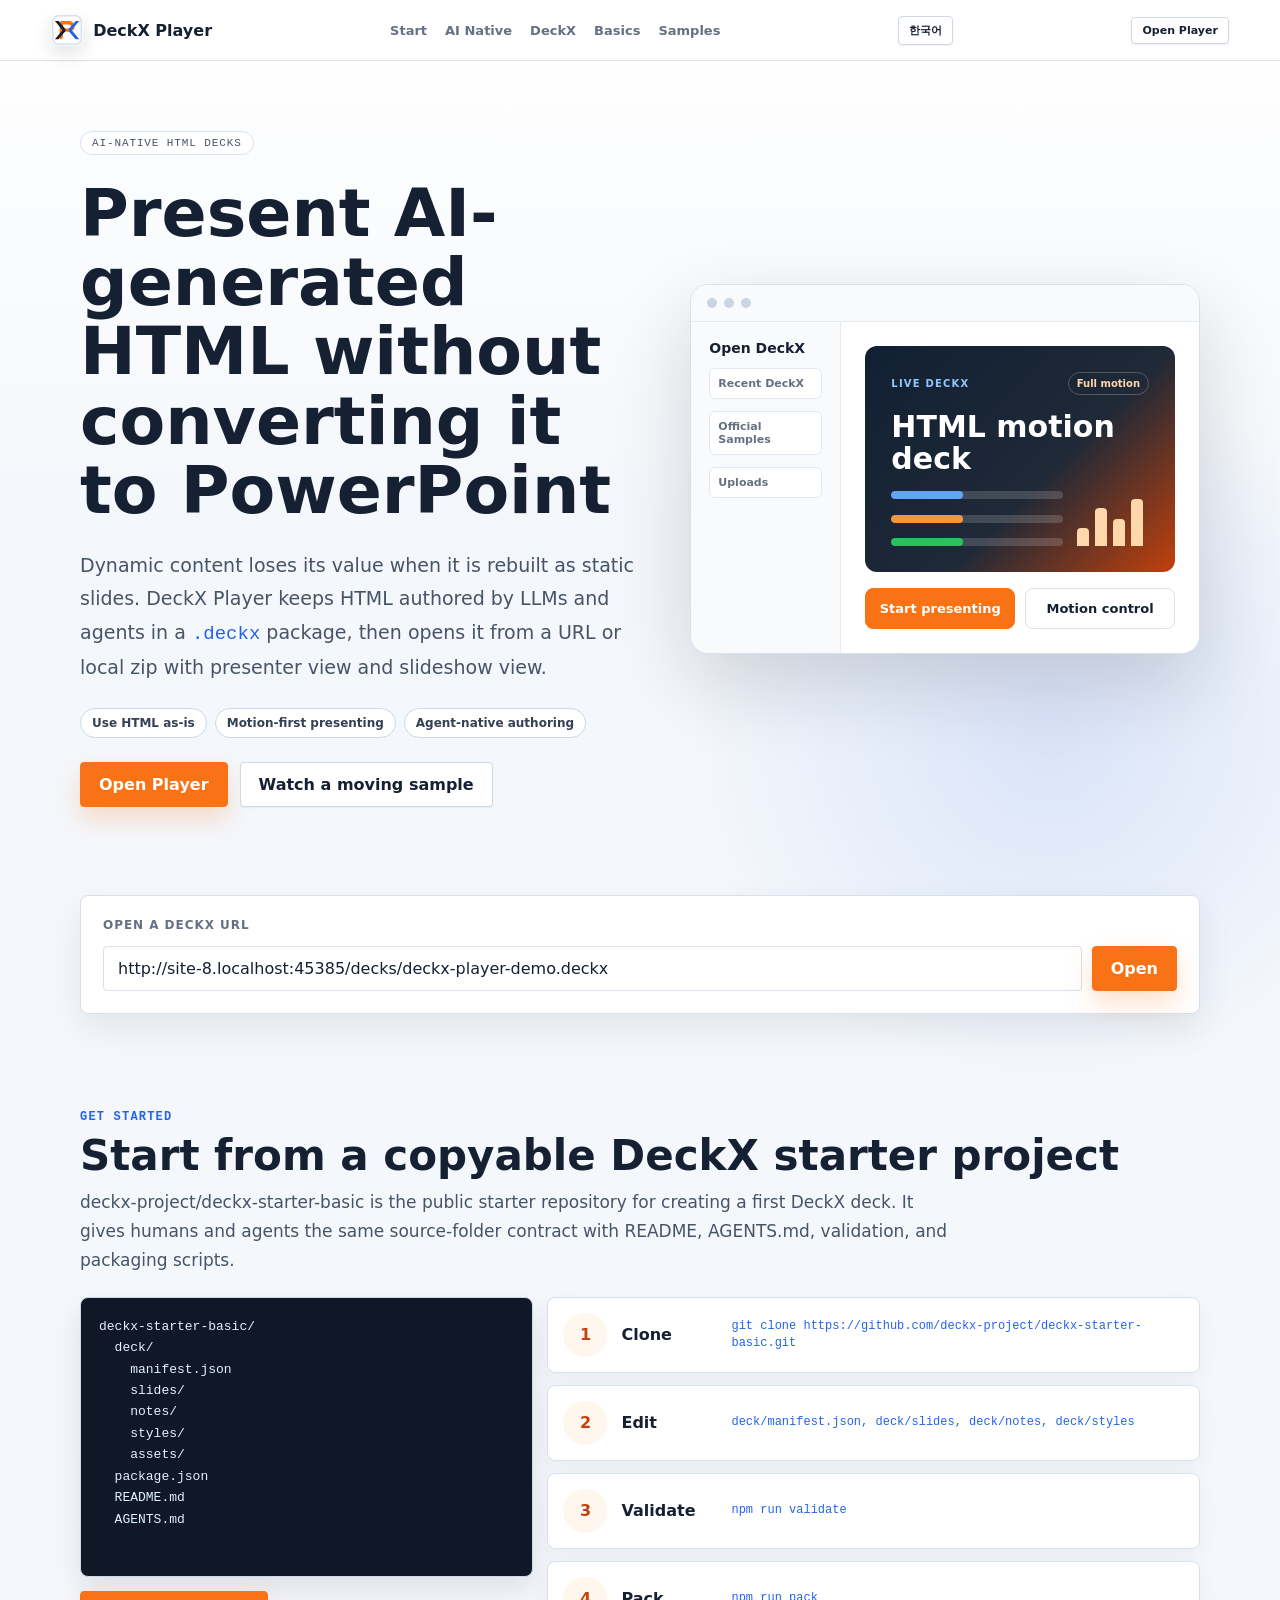
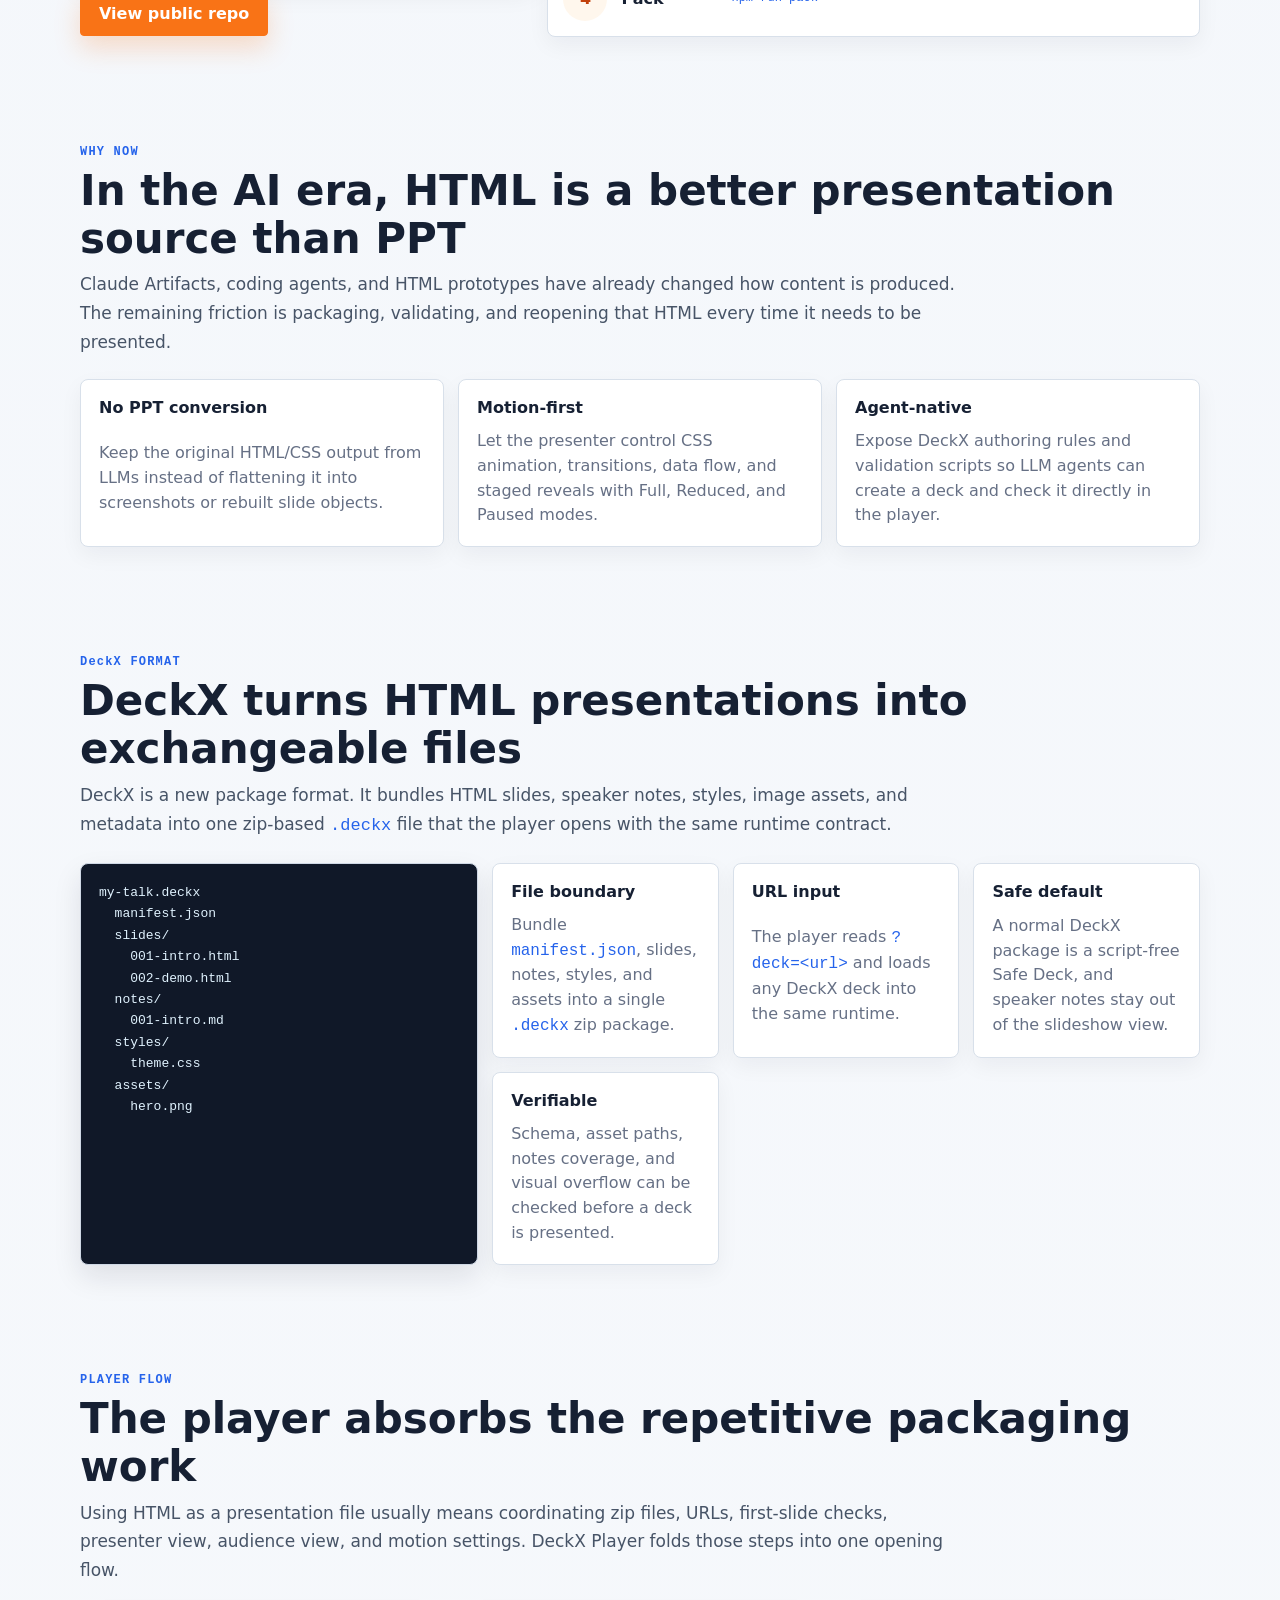
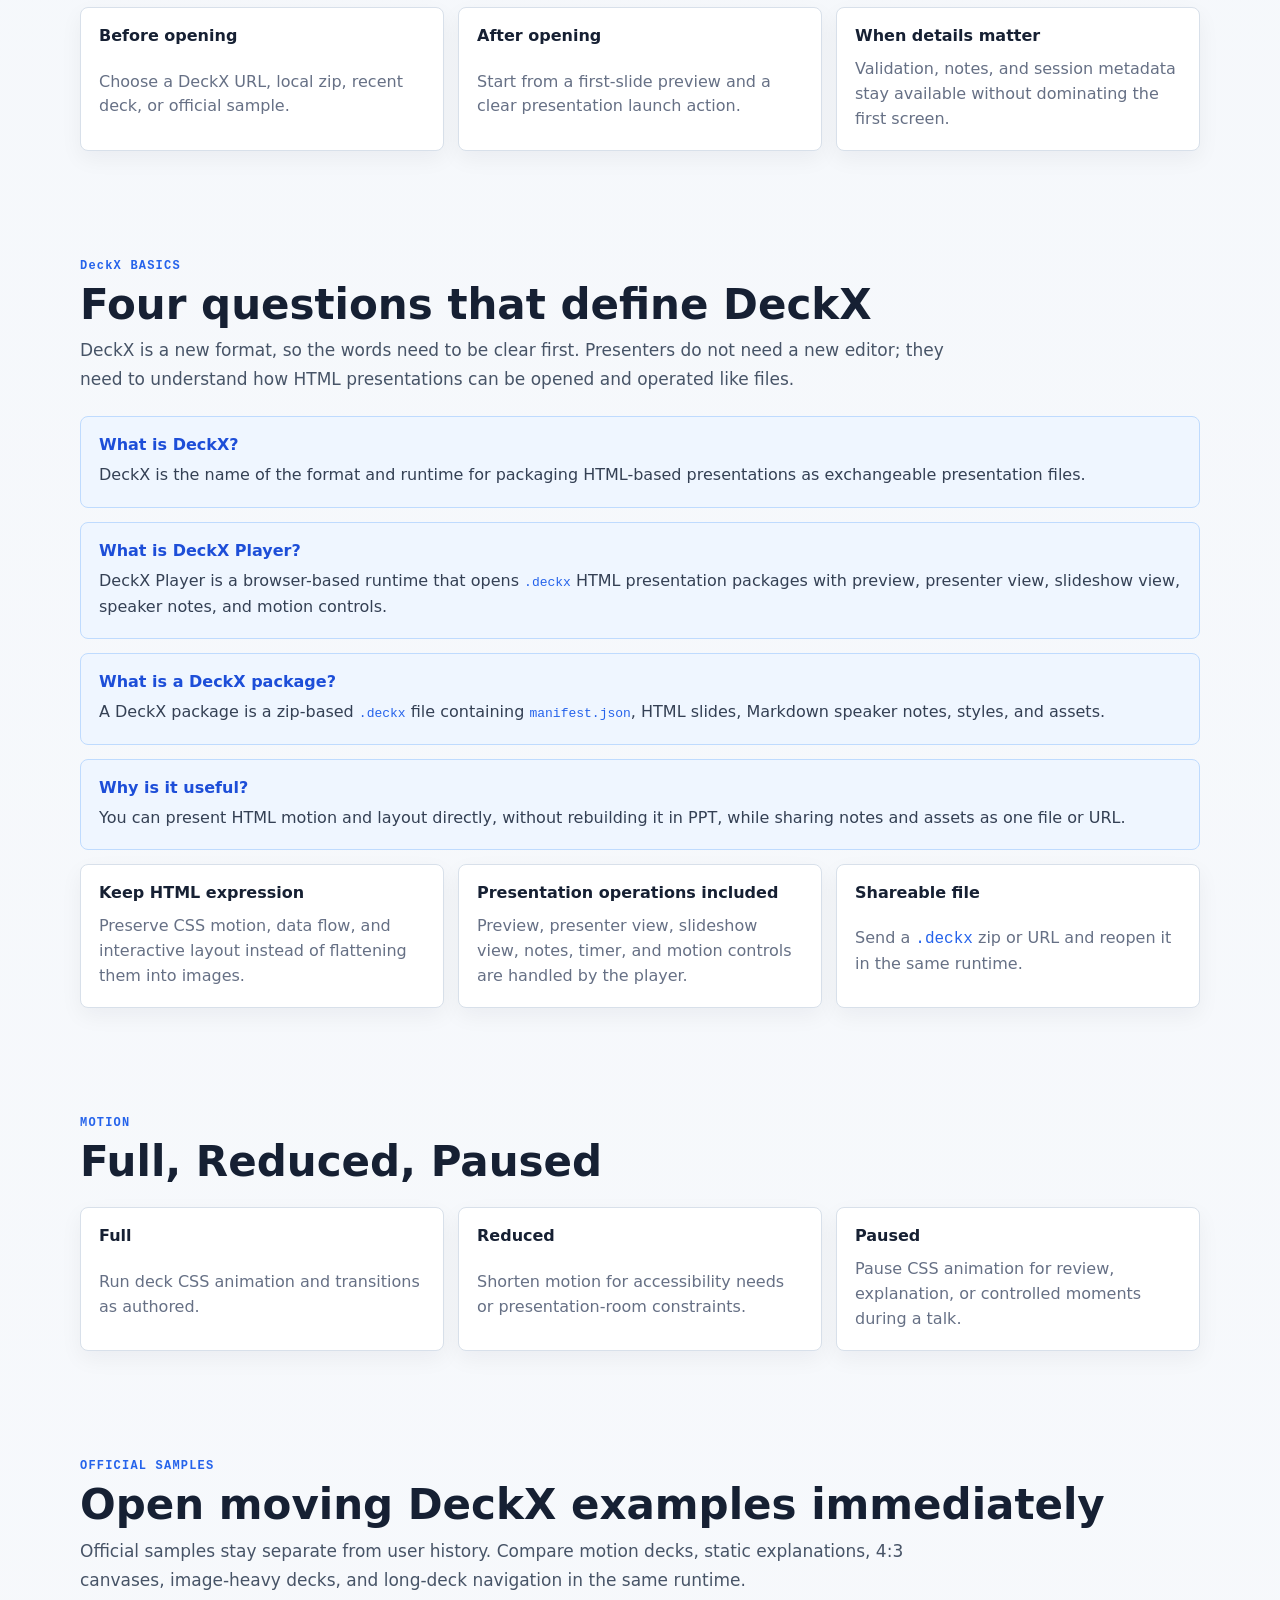
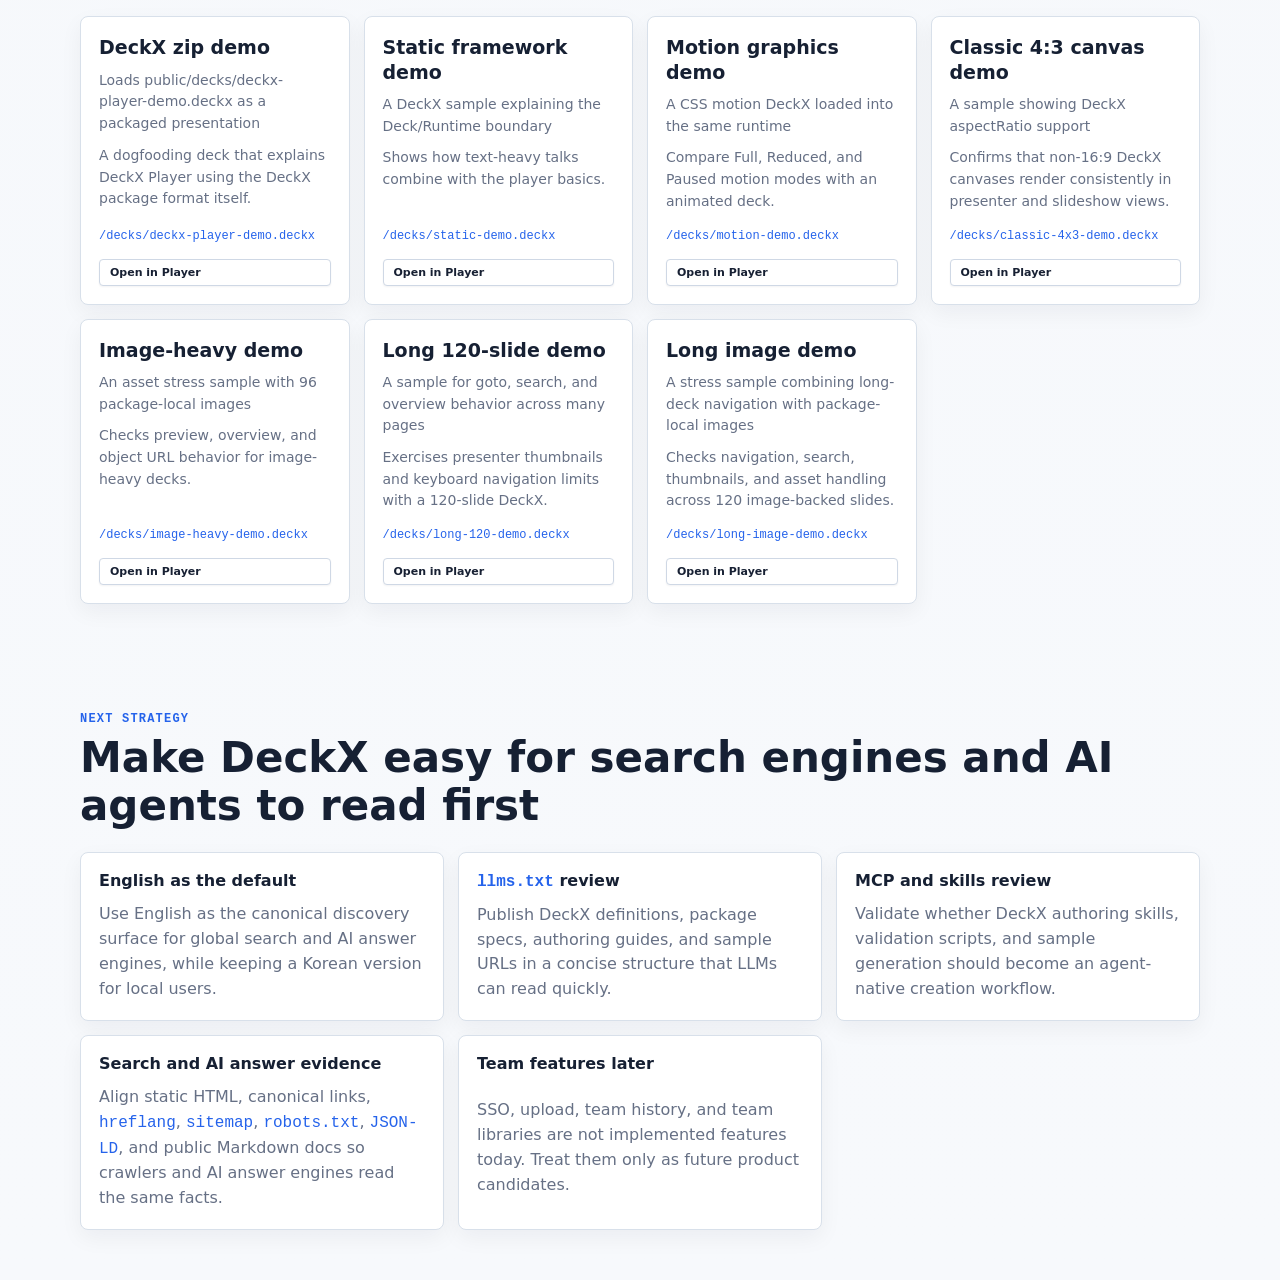
==== ko/index.html @ e1d2f996 "Deploy English-first landing and Korean locale" ====
<!doctype html>
<html lang="ko">
  <head>
    <meta charset="UTF-8" />
    <meta name="viewport" content="width=device-width, initial-scale=1.0" />
    <meta name="robots" content="index,follow,max-image-preview:large" />
    <meta name="googlebot" content="index,follow,max-image-preview:large" />
    <meta
      name="description"
      content="DeckX Player는 AI와 LLM agent가 만든 HTML 발표를 PPT로 변환하지 않고 .deckx 패키지로 열어 미리보기, 발표자뷰, 슬라이드쇼, 발표자 노트, 모션 제어를 제공하는 웹 기반 발표 런타임입니다."
    />
    <meta
      name="keywords"
      content="DeckX, DeckX Player, AI presentation, HTML presentation, .deckx, PPT alternative, LLM agent, presenter view, slideshow runtime, Generative Engine Optimization"
    />
    <meta name="application-name" content="DeckX Player" />
    <meta name="author" content="DeckX Project" />
    <meta name="creator" content="DeckX Project" />
    <meta name="publisher" content="DeckX Project" />
    <link rel="canonical" href="https://deckx-project.github.io/ko/" />
    <link rel="alternate" hreflang="en" href="https://deckx-project.github.io/" />
    <link rel="alternate" hreflang="ko" href="https://deckx-project.github.io/ko/" />
    <link rel="alternate" hreflang="x-default" href="https://deckx-project.github.io/" />
    <link rel="alternate" type="text/plain" href="https://deckx-project.github.io/llms.txt" title="DeckX llms.txt" />
    <link rel="alternate" type="text/plain" href="https://deckx-project.github.io/llms-full.txt" title="DeckX full LLM context" />
    <link rel="alternate" type="text/plain" href="https://deckx-project.github.io/ko/llms.txt" title="DeckX Korean llms.txt" />
    <meta property="og:title" content="DeckX Player - AI-native HTML presentation runtime" />
    <meta
      property="og:description"
      content="AI가 만든 HTML 발표를 PPT로 변환하지 않고 .deckx 패키지로 열어 발표자뷰, 슬라이드쇼, 모션 제어로 바로 발표하세요."
    />
    <meta property="og:type" content="website" />
    <meta property="og:url" content="https://deckx-project.github.io/ko/" />
    <meta property="og:site_name" content="DeckX Player" />
    <meta property="og:locale" content="ko_KR" />
    <meta property="og:locale:alternate" content="en_US" />
    <meta property="og:image" content="https://deckx-project.github.io/brand/deckx-icon.png" />
    <meta property="og:image:width" content="1024" />
    <meta property="og:image:height" content="1024" />
    <meta property="og:image:alt" content="DeckX Player logo" />
    <meta name="twitter:card" content="summary" />
    <meta name="twitter:title" content="DeckX Player - AI-native HTML presentation runtime" />
    <meta
      name="twitter:description"
      content="AI가 만든 HTML 발표를 .deckx 패키지로 열어 미리보기, 발표자뷰, 슬라이드쇼, 모션 제어로 바로 발표하세요."
    />
    <meta name="twitter:image" content="https://deckx-project.github.io/brand/deckx-icon.png" />
    <meta name="theme-color" content="#f97316" />
    <link rel="icon" type="image/svg+xml" href="/brand/deckx-icon.svg" />
    <link rel="manifest" href="/site.webmanifest" />
    <title>DeckX Player | AI-native HTML Presentation Runtime</title>
    <script type="text/javascript">
      (function(c,l,a,r,i,t,y){
        c[a]=c[a]||function(){(c[a].q=c[a].q||[]).push(arguments)};
        t=l.createElement(r);t.async=1;t.src="https://www.clarity.ms/tag/"+i;
        y=l.getElementsByTagName(r)[0];y.parentNode.insertBefore(t,y);
      })(window, document, "clarity", "script", "wwp7u25012");
    </script>
    <script type="application/ld+json">
      {
        "@context": "https://schema.org",
        "@graph": [
          {
            "@type": "Organization",
            "@id": "https://deckx-project.github.io/#organization",
            "name": "DeckX Project",
            "url": "https://deckx-project.github.io/",
            "logo": {
              "@type": "ImageObject",
              "url": "https://deckx-project.github.io/brand/deckx-icon.png",
              "width": 1024,
              "height": 1024
            }
          },
          {
            "@type": "WebPage",
            "@id": "https://deckx-project.github.io/ko/#webpage",
            "url": "https://deckx-project.github.io/ko/",
            "name": "DeckX Player | AI-native HTML Presentation Runtime",
            "inLanguage": "ko-KR",
            "description": "DeckX Player는 AI와 LLM agent가 만든 HTML 발표를 .deckx 패키지로 열고 발표자뷰, 슬라이드쇼, 모션 제어를 제공하는 웹 기반 발표 런타임입니다."
          },
          {
            "@type": "SoftwareApplication",
            "@id": "https://deckx-project.github.io/#software",
            "name": "DeckX Player",
            "alternateName": "DeckX",
            "url": "https://deckx-project.github.io/",
            "applicationCategory": "PresentationApplication",
            "applicationSubCategory": "HTML presentation runtime",
            "operatingSystem": "Web",
            "description": "DeckX Player opens .deckx HTML presentation packages and provides preview, presenter view, slideshow view, speaker notes, and motion controls without converting HTML to PPT.",
            "softwareVersion": "0.1.0",
            "creator": {
              "@id": "https://deckx-project.github.io/#organization"
            },
            "offers": {
              "@type": "Offer",
              "price": "0",
              "priceCurrency": "USD"
            }
          },
          {
            "@type": "FAQPage",
            "@id": "https://deckx-project.github.io/ko/#faq",
            "mainEntity": [
              {
                "@type": "Question",
                "name": "DeckX란?",
                "acceptedAnswer": {
                  "@type": "Answer",
                  "text": "DeckX는 HTML 기반 발표를 교환 가능한 패키지로 만들고, 같은 플레이어에서 재생하기 위한 포맷과 런타임의 이름입니다."
                }
              },
              {
                "@type": "Question",
                "name": "DeckX Player란?",
                "acceptedAnswer": {
                  "@type": "Answer",
                  "text": "DeckX Player는 .deckx HTML presentation package를 열어 미리보기, 발표자뷰, 슬라이드쇼, 발표자 노트, 모션 제어를 제공하는 웹 기반 발표 런타임입니다."
                }
              },
              {
                "@type": "Question",
                "name": "DeckX package란?",
                "acceptedAnswer": {
                  "@type": "Answer",
                  "text": "DeckX package는 manifest.json, HTML slides, Markdown speaker notes, styles, assets를 하나로 묶은 zip 기반 .deckx 발표 파일입니다."
                }
              },
              {
                "@type": "Question",
                "name": "DeckX Player가 좋은 이유는?",
                "acceptedAnswer": {
                  "@type": "Answer",
                  "text": "PPT로 다시 옮기지 않아도 HTML의 모션과 레이아웃을 그대로 발표할 수 있고, 발표자 노트와 자산까지 하나의 파일 또는 URL로 공유할 수 있습니다."
                }
              }
            ]
          }
        ]
      }
    </script>
    <script type="module" crossorigin src="/assets/main-1ncX9J-Z.js"></script>
    <link rel="stylesheet" crossorigin href="/assets/main-CQSJ6mu4.css">
  </head>
  <body data-page="project">
    <div id="app">
      <main class="project-landing" lang="ko">
        <header class="project-nav">
          <a class="project-mark" href="/ko/">
            <img class="brand-icon" src="/brand/deckx-icon.svg" alt="" aria-hidden="true" />
            <span>DeckX Player</span>
          </a>
          <nav class="project-nav-links" aria-label="랜딩 섹션">
            <a href="#start">시작하기</a>
            <a href="#ai-native">AI Native</a>
            <a href="#deckx">DeckX</a>
            <a href="#concepts">개념</a>
            <a href="#samples">샘플</a>
          </nav>
          <a class="btn compact" href="/">English</a>
          <a class="btn compact" href="/player">플레이어 열기</a>
        </header>

        <section class="project-hero">
          <div class="project-hero-copy">
            <span class="badge mono">AI-NATIVE HTML DECKS</span>
            <h1>AI가 만든 HTML을 PPT로 바꾸지 않고 그대로 발표하세요</h1>
            <p>
              동적인 콘텐츠는 PPT로 다시 옮기는 순간 표현력이 줄어듭니다. DeckX Player는
              LLM과 agent가 만든 HTML 발표를 <code>.deckx</code> 패키지로 고정하고,
              URL이나 로컬 zip에서 열어 발표자뷰와 슬라이드쇼로 바로 실행합니다.
            </p>
            <div class="project-hero-points" aria-label="DeckX positioning">
              <span>HTML 그대로 사용</span>
              <span>모션 중심 발표</span>
              <span>Agent-native authoring</span>
            </div>
            <div class="project-actions">
              <a class="btn primary" href="/player">플레이어 열기</a>
              <a class="btn" href="/player?deck=/decks/deckx-player-demo.deckx#landing">움직이는 샘플 보기</a>
            </div>
          </div>
          <div class="project-product-preview" aria-label="DeckX Player preview">
            <div class="preview-chrome"><span></span><span></span><span></span></div>
            <div class="preview-layout">
              <aside>
                <strong>DeckX 열기</strong>
                <span>Recent DeckX</span>
                <span>Official Samples</span>
                <span>Uploads</span>
              </aside>
              <section>
                <div class="preview-slide">
                  <div class="preview-status-row"><small>LIVE DECKX</small><em>Full motion</em></div>
                  <strong>HTML motion deck</strong>
                  <div class="preview-motion-scene" aria-hidden="true">
                    <div class="preview-flow-line"></div>
                    <div class="preview-flow-line"></div>
                    <div class="preview-flow-line"></div>
                    <div class="preview-metric-bars"><span></span><span></span><span></span><span></span></div>
                  </div>
                </div>
                <div class="preview-actions"><span>발표 시작</span><span>모션 제어</span></div>
              </section>
            </div>
          </div>
        </section>

        <section class="project-section project-open-section">
          <form class="project-open" data-project-deckx-form>
            <label for="project-deckx-url">DeckX URL 빠르게 열기</label>
            <div class="project-open-row">
              <input
                id="project-deckx-url"
                data-project-deckx-input
                type="text"
                inputmode="url"
                autocomplete="url"
                value="https://deckx-project.github.io/decks/deckx-player-demo.deckx"
                aria-label="DeckX URL"
              />
              <button class="btn primary" type="submit">열기</button>
            </div>
          </form>
        </section>

        <section class="project-section project-start-section" id="start">
          <div class="section-heading">
            <p class="mono">GET STARTED</p>
            <h2>복사해서 바로 시작하는 DeckX 스타터 프로젝트</h2>
            <span class="section-lead">
              <code>deckx-project/deckx-starter-basic</code>은 첫 DeckX를 만들기 위한 public starter repo입니다.
              README, AGENTS.md, 검증/패키징 스크립트를 함께 제공해 사람과 agent가 같은 source-folder 계약으로 수정할 수 있습니다.
            </span>
          </div>
          <div class="project-start-layout">
            <div class="project-start-copy">
              <pre class="deckx-tree" aria-label="DeckX starter project structure"><code>deckx-starter-basic/
  deck/
    manifest.json
    slides/
    notes/
    styles/
    assets/
  package.json
  README.md
  AGENTS.md</code></pre>
              <div class="project-actions">
                <a class="btn primary" href="https://github.com/deckx-project/deckx-starter-basic">Public repo 보기</a>
              </div>
            </div>
            <ol class="project-start-steps">
              <li><span>1</span><strong>Clone</strong><code>git clone https://github.com/deckx-project/deckx-starter-basic.git</code></li>
              <li><span>2</span><strong>Edit</strong><code>deck/manifest.json, deck/slides, deck/notes, deck/styles</code></li>
              <li><span>3</span><strong>Validate</strong><code>npm run validate</code></li>
              <li><span>4</span><strong>Pack</strong><code>npm run pack</code></li>
            </ol>
          </div>
        </section>

        <section class="project-section" id="ai-native">
          <div class="section-heading">
            <p class="mono">WHY NOW</p>
            <h2>AI 시대에는 PPT보다 HTML이 자연스럽습니다</h2>
            <span class="section-lead">
              Claude Artifacts, coding agent, HTML prototype 흐름이 이미 콘텐츠 제작 방식을 바꾸고 있습니다.
              문제는 만든 HTML을 매번 발표용으로 묶고, 검증하고, 다시 여는 일이 귀찮다는 점입니다.
            </span>
          </div>
          <div class="info-grid">
            <article><strong>PPT 변환 없이</strong><span>LLM이 만든 HTML/CSS 결과물을 이미지나 슬라이드 캡처로 죽이지 않고 원본 표현 그대로 발표합니다.</span></article>
            <article><strong>모션 중심</strong><span>CSS animation, transition, 데이터 흐름, 단계적 reveal을 발표자가 Full, Reduced, Paused로 제어합니다.</span></article>
            <article><strong>Agent-native</strong><span>DeckX 작성 규칙과 검증 스크립트를 skill로 제공해 LLM agent가 덱을 만들고 바로 플레이어에서 확인하게 합니다.</span></article>
          </div>
        </section>

        <section class="project-section" id="deckx">
          <div class="section-heading">
            <p class="mono">DeckX FORMAT</p>
            <h2>DeckX는 HTML 발표를 교환 가능한 파일로 만드는 포맷입니다</h2>
            <span class="section-lead">
              DeckX는 새 파일 포맷입니다. HTML 슬라이드, 발표자 노트, 스타일, 이미지 자산,
              메타데이터를 하나의 <code>.deckx</code> zip으로 묶고 플레이어가 동일한 런타임 계약으로 엽니다.
            </span>
          </div>
          <div class="project-format-grid">
            <pre class="deckx-tree" aria-label="DeckX package structure"><code>my-talk.deckx
  manifest.json
  slides/
    001-intro.html
    002-demo.html
  notes/
    001-intro.md
  styles/
    theme.css
  assets/
    hero.png</code></pre>
            <div class="info-grid format-cards">
              <article><strong>파일 경계</strong><span><code>manifest.json</code>, slides, notes, styles, assets를 하나의 <code>.deckx</code> zip으로 묶습니다.</span></article>
              <article><strong>URL 입력</strong><span>플레이어는 <code>?deck=&lt;url&gt;</code>을 읽고 같은 런타임에 어떤 DeckX 덱이든 로드합니다.</span></article>
              <article><strong>안전한 기본값</strong><span>일반 DeckX는 script 없는 Safe Deck이며 발표자 노트는 슬라이드쇼에서 제외됩니다.</span></article>
              <article><strong>검증 가능</strong><span>schema, asset path, notes coverage, overflow를 검사해 발표 파일을 재현 가능한 단위로 다룹니다.</span></article>
            </div>
          </div>
        </section>

        <section class="project-section">
          <div class="section-heading">
            <p class="mono">PLAYER FLOW</p>
            <h2>패키징 반복을 플레이어가 흡수합니다</h2>
            <span class="section-lead">
              HTML을 발표 파일처럼 쓰려면 zip, URL, 첫 화면 확인, 발표자뷰, 관객 화면, 모션 옵션을 매번 맞춰야 합니다.
              DeckX Player는 이 반복 작업을 하나의 열기 흐름으로 묶습니다.
            </span>
          </div>
          <div class="info-grid modes">
            <article><strong>열기 전</strong><span>DeckX URL, 로컬 zip, 최근 DeckX, 공식 샘플 중 하나를 선택합니다.</span></article>
            <article><strong>열었을 때</strong><span>첫 슬라이드 미리보기와 발표 시작 버튼을 중심으로 표시합니다.</span></article>
            <article><strong>상세 정보</strong><span>validation, notes, session 같은 DeckX 메타는 필요할 때만 펼쳐봅니다.</span></article>
          </div>
        </section>

        <section class="project-section" id="concepts">
          <div class="section-heading">
            <p class="mono">DeckX BASICS</p>
            <h2>DeckX를 이해하는 네 가지 질문</h2>
            <span class="section-lead">
              DeckX는 처음 보는 포맷이므로 먼저 용어가 분명해야 합니다. 발표자는 새 편집기를 배우는 것이 아니라,
              HTML 발표를 파일처럼 열고 운영하는 방식을 이해하면 됩니다.
            </span>
          </div>
          <div class="project-answer-block"><strong>DeckX란?</strong><span>DeckX는 HTML 기반 발표를 교환 가능한 패키지로 만들고, 같은 플레이어에서 재생하기 위한 포맷과 런타임의 이름입니다.</span></div>
          <div class="project-answer-block"><strong>DeckX Player란?</strong><span>DeckX Player는 <code>.deckx</code> HTML presentation package를 열어 미리보기, 발표자뷰, 슬라이드쇼, 발표자 노트, 모션 제어를 제공하는 웹 기반 발표 런타임입니다.</span></div>
          <div class="project-answer-block"><strong>DeckX package란?</strong><span>DeckX package는 <code>manifest.json</code>, HTML slides, Markdown speaker notes, styles, assets를 하나로 묶은 zip 기반 <code>.deckx</code> 발표 파일입니다.</span></div>
          <div class="project-answer-block"><strong>뭐가 좋은가요?</strong><span>PPT로 다시 옮기지 않아도 HTML의 모션과 레이아웃을 그대로 발표할 수 있고, 발표자 노트와 자산까지 하나의 파일 또는 URL로 공유할 수 있습니다.</span></div>
          <div class="info-grid modes">
            <article><strong>HTML 표현력 유지</strong><span>CSS motion, 데이터 흐름, 인터랙티브한 레이아웃을 이미지 캡처로 죽이지 않고 발표합니다.</span></article>
            <article><strong>발표 운영 내장</strong><span>미리보기, 발표자뷰, 슬라이드쇼, 노트, 타이머, 모션 제어를 플레이어가 담당합니다.</span></article>
            <article><strong>공유 가능한 파일</strong><span><code>.deckx</code> zip이나 URL로 전달해 같은 런타임에서 다시 열고 발표할 수 있습니다.</span></article>
          </div>
        </section>

        <section class="project-section">
          <div class="section-heading"><p class="mono">MOTION</p><h2>Full, Reduced, Paused</h2></div>
          <div class="info-grid modes">
            <article><strong>Full</strong><span>덱 CSS animation과 transition을 그대로 재생합니다.</span></article>
            <article><strong>Reduced</strong><span>모션을 거의 즉시 끝나게 줄여 발표장 환경이나 접근성 요구에 맞춥니다.</span></article>
            <article><strong>Paused</strong><span>모든 CSS animation을 일시정지합니다. 모션 데모 검토나 발표 중 정지에 유용합니다.</span></article>
          </div>
        </section>

        <section class="project-section" id="samples">
          <div class="section-heading">
            <p class="mono">OFFICIAL SAMPLES</p>
            <h2>움직이는 DeckX를 바로 열어볼 수 있습니다</h2>
            <span class="section-lead">공식 샘플은 사용자 히스토리와 분리됩니다. 모션, 정적 설명, 4:3 캔버스, 이미지 자산, 롱덱 탐색을 같은 런타임에서 비교할 수 있습니다.</span>
          </div>
          <div class="project-demo-grid">
            <article class="project-demo-card"><div><h3>DeckX zip 데모</h3><p>public/decks/deckx-player-demo.deckx 파일을 그대로 로드</p><span>이 프로젝트 자체를 DeckX package로 설명하는 도그푸딩 덱입니다.</span></div><code>/decks/deckx-player-demo.deckx</code><a class="btn compact" href="/player?deck=/decks/deckx-player-demo.deckx#landing">플레이어에서 열기</a></article>
            <article class="project-demo-card"><div><h3>정적 프레임워크 데모</h3><p>Deck/Runtime 경계를 설명하는 DeckX 샘플</p><span>텍스트 중심 발표가 기본 플레이어 기능과 어떻게 결합되는지 확인합니다.</span></div><code>/decks/static-demo.deckx</code><a class="btn compact" href="/player?deck=/decks/static-demo.deckx#landing">플레이어에서 열기</a></article>
            <article class="project-demo-card"><div><h3>모션 그래픽 데모</h3><p>같은 런타임에 CSS motion DeckX를 교체한 샘플</p><span>CSS animation이 포함된 덱에서 Full, Reduced, Paused 차이를 확인합니다.</span></div><code>/decks/motion-demo.deckx</code><a class="btn compact" href="/player?deck=/decks/motion-demo.deckx#landing">플레이어에서 열기</a></article>
            <article class="project-demo-card"><div><h3>4:3 캔버스 데모</h3><p>DeckX aspectRatio가 렌더러에 반영되는 샘플</p><span>16:9가 아닌 DeckX canvas도 발표자뷰와 슬라이드쇼에 동일하게 반영됩니다.</span></div><code>/decks/classic-4x3-demo.deckx</code><a class="btn compact" href="/player?deck=/decks/classic-4x3-demo.deckx#landing">플레이어에서 열기</a></article>
            <article class="project-demo-card"><div><h3>이미지 헤비 데모</h3><p>96개 package-local 이미지를 로드하는 asset stress 샘플</p><span>이미지가 많은 DeckX에서 preview, overview, object URL 처리 비용을 확인합니다.</span></div><code>/decks/image-heavy-demo.deckx</code><a class="btn compact" href="/player?deck=/decks/image-heavy-demo.deckx#landing">플레이어에서 열기</a></article>
            <article class="project-demo-card"><div><h3>120장 롱덱 데모</h3><p>많은 페이지에서 goto, search, overview 사용성을 확인하는 샘플</p><span>120장 DeckX를 통해 발표자뷰 썸네일 목록과 키보드 탐색 한계를 관찰합니다.</span></div><code>/decks/long-120-demo.deckx</code><a class="btn compact" href="/player?deck=/decks/long-120-demo.deckx#landing">플레이어에서 열기</a></article>
            <article class="project-demo-card"><div><h3>120장 이미지 롱덱 데모</h3><p>긴 DeckX와 package-local 이미지를 함께 로드하는 stress 샘플</p><span>120장 전체에 이미지가 포함된 DeckX로 탐색, 검색, 썸네일, asset 처리를 함께 관찰합니다.</span></div><code>/decks/long-image-demo.deckx</code><a class="btn compact" href="/player?deck=/decks/long-image-demo.deckx#landing">플레이어에서 열기</a></article>
          </div>
        </section>

        <section class="project-section" id="workspace">
          <div class="section-heading"><p class="mono">NEXT STRATEGY</p><h2>먼저 검색 엔진과 AI agent가 읽기 쉬운 경로를 만듭니다</h2></div>
          <div class="info-grid modes">
            <article><strong>영어를 기본값으로</strong><span>글로벌 검색과 AI answer engine 유입을 위해 canonical discovery surface는 영어로 두고, 한국어 버전은 지역 사용자와 설명 보강용으로 함께 제공합니다.</span></article>
            <article><strong><code>llms.txt</code> 검토</strong><span>DeckX 정의, package spec, 작성 가이드, 샘플 URL을 LLM이 빠르게 읽도록 공개 문서 구조를 정리합니다.</span></article>
            <article><strong>MCP와 skill 검토</strong><span>DeckX authoring skill, validation script, 샘플 생성 흐름을 agent-native 제작 경험으로 제공할지 먼저 검증합니다.</span></article>
            <article><strong>검색과 AI 답변 근거</strong><span>정적 HTML, canonical, <code>hreflang</code>, <code>sitemap</code>, <code>robots.txt</code>, <code>JSON-LD</code>, 공개 Markdown 문서로 검색 엔진과 AI answer engine이 같은 사실을 읽게 합니다.</span></article>
            <article><strong>팀 기능은 이후</strong><span>SSO, 업로드, 팀 이력은 아직 구현된 기능이 아니며, 제품화 이후 확장 후보로만 다룹니다.</span></article>
          </div>
        </section>
      </main>
    </div>
  </body>
</html>
---- assets/main-CQSJ6mu4.css ----
:root{--bg: #0a0a0a;--bg-2: #141414;--bg-3: #1f1f1f;--line: #2b2b2b;--fg: #f5f5f5;--muted: #8d8d8d;--accent: #fb923c;--danger: #f87171;--success: #22c55e}*{box-sizing:border-box}html,body,#app{width:100%;height:100%;margin:0}body{overflow:auto;background:var(--bg);color:var(--fg);font-family:Inter,ui-sans-serif,system-ui,-apple-system,BlinkMacSystemFont,Segoe UI,sans-serif;-webkit-font-smoothing:antialiased}body[data-page=project],body[data-page=player][data-mode=landing]{background:#f6f8fb;color:#162033}button{font:inherit}body[data-mode=presenter],body[data-mode=slideshow]{overflow:hidden;background:var(--bg);color:var(--fg)}.mono{font-family:SFMono-Regular,Consolas,Liberation Mono,Menlo,monospace}.muted{color:var(--muted)}.badge{display:inline-flex;align-items:center;border:1px solid var(--line);border-radius:999px;padding:5px 11px;color:var(--muted);font-size:11px;letter-spacing:.08em}.btn,.tool-btn{border:1px solid var(--line);border-radius:4px;background:var(--bg-2);color:var(--fg);cursor:pointer;padding:12px 18px;font-weight:650;text-decoration:none;transition:border-color .15s ease,color .15s ease,background .15s ease}.btn:hover,.tool-btn:hover{border-color:var(--accent);color:var(--accent)}.btn.primary{border-color:var(--accent);background:var(--accent);color:#1a0a00}.btn.primary:hover{background:#fdba74;color:#1a0a00}.btn.compact{padding:6px 10px;font-size:11px}.tool-btn{padding:7px 10px;font-size:12px}.tool-btn.danger:hover{border-color:var(--danger);color:var(--danger)}.player-console{display:grid;min-height:100%;grid-template-rows:auto 1fr;gap:12px;background:linear-gradient(180deg,rgba(34,197,94,.08),transparent 360px),var(--bg);padding:14px}.player-console-header,.player-panel{border:1px solid var(--line);border-radius:6px;background:#141414eb}.player-console-header{display:flex;min-height:86px;align-items:center;justify-content:space-between;gap:18px;padding:14px 18px}.player-title-group,.player-header-actions{display:flex;align-items:center;gap:12px;min-width:0}.brand-icon{display:block;width:32px;height:32px;flex:0 0 auto;border-radius:8px;box-shadow:0 8px 18px #1018281f}.player-brand-icon{width:42px;height:42px;border-radius:12px}.player-title-group h1,.player-panel-heading h2{margin:0;letter-spacing:0}.player-title-group h1{font-size:25px;line-height:1.15}.player-title-group p{margin:3px 0 0;overflow:hidden;color:var(--muted);font-size:13px;text-overflow:ellipsis;white-space:nowrap}.player-console-grid{display:grid;min-height:0;grid-template-columns:minmax(250px,.76fr) minmax(440px,1.48fr) minmax(292px,.92fr);align-items:start;gap:12px}.player-console-grid-empty{grid-template-columns:minmax(300px,.82fr) minmax(0,1.7fr)}.player-panel{min-width:0;padding:16px}.player-open-panel,.player-preview-panel,.player-run-panel,.player-guidance-panel{display:grid;align-content:start;gap:14px}.player-preview-panel{grid-template-rows:auto auto auto}.player-panel-heading{display:grid;gap:5px}.player-panel-heading.split{display:flex;align-items:start;justify-content:space-between;gap:16px}.player-panel-heading span,.player-subhead{color:var(--muted);font-size:10px;font-weight:850;letter-spacing:.12em}.player-panel-heading h2{font-size:18px;line-height:1.25;word-break:keep-all}.player-count{flex:0 0 auto;border:1px solid var(--line);border-radius:4px;padding:5px 7px}.player-deckx-form{display:grid;gap:8px}.player-deckx-form label{color:var(--muted);font-size:11px;font-weight:850;letter-spacing:.08em;text-transform:uppercase}.player-input-row{display:grid;grid-template-columns:minmax(0,1fr) auto;gap:8px}.player-deckx-form input{min-width:0;border:1px solid var(--line);border-radius:4px;background:#0f0f0f;color:var(--fg);padding:9px 10px;font:inherit;font-size:13px}.player-deckx-form input:focus{border-color:var(--accent);outline:0}.player-file-open,.player-history-list,.player-demo-list{display:grid;gap:8px}.player-source-menu{display:grid;min-width:0}.player-source-menu-summary{display:none;align-items:center;gap:10px;border:1px solid var(--line);border-radius:6px;background:#fff;color:#162033;cursor:pointer;padding:12px;font-size:14px;font-weight:850;list-style:none}.player-source-menu-summary::-webkit-details-marker{display:none}.hamburger-lines{position:relative;display:inline-block;width:18px;height:12px;border-top:2px solid currentColor;border-bottom:2px solid currentColor}.hamburger-lines:after{position:absolute;top:3px;left:0;width:18px;border-top:2px solid currentColor;content:""}.player-source-menu-body{display:grid;gap:14px}.player-file-open .btn{width:100%;padding:10px 12px}.visually-hidden{position:absolute;width:1px;height:1px;overflow:hidden;clip:rect(0 0 0 0);clip-path:inset(50%);white-space:nowrap}.player-empty-copy{margin:0;color:var(--muted);font-size:12px;line-height:1.5}.player-history-option,.player-demo-option{display:grid;gap:4px;border:1px solid var(--line);border-radius:5px;background:#101010;color:var(--fg);padding:11px 12px;text-decoration:none;transition:border-color .15s ease,background .15s ease}.player-history-option:hover,.player-demo-option:hover,.player-demo-option.active{border-color:var(--accent)}.player-history-option.as-button{width:100%;font:inherit;text-align:left}.player-demo-option.active{background:#1b1b1b}.player-history-option span,.player-demo-option span{display:flex;align-items:center;gap:7px;font-size:13px;font-weight:800}.player-demo-option em{border:1px solid rgba(251,146,60,.58);border-radius:3px;color:var(--accent);padding:1px 4px;font-size:9px;font-style:normal;letter-spacing:.08em}.player-history-option small,.player-demo-option small{color:var(--muted);font-size:12px;line-height:1.45}.player-preview-stage{position:relative;aspect-ratio:16 / 9;min-height:0;overflow:hidden;border:1px solid #343434;border-radius:5px;background:#050505}.player-preview-wrap{--bg: #0a0a0a;--bg-2: #141414;--bg-3: #1f1f1f;--line: #2b2b2b;--fg: #f5f5f5;--muted: #8d8d8d;width:100%;height:100%}.player-preview-stage .slide{box-shadow:0 18px 50px #00000047}.player-meta-strip{display:grid;grid-template-columns:repeat(4,minmax(0,1fr));gap:8px}.player-meta-strip span{min-width:0;overflow:hidden;border:1px solid var(--line);border-radius:4px;background:#101010;color:var(--muted);padding:8px 9px;text-overflow:ellipsis;white-space:nowrap;font-size:12px}.player-meta-strip strong{color:var(--fg)}.player-empty-stage{display:grid;min-height:310px;align-content:center;gap:10px;border:1px dashed #3c3c3c;border-radius:6px;background:linear-gradient(135deg,rgba(251,146,60,.08),transparent 42%),#070707;padding:28px}.player-empty-stage strong{max-width:620px;font-size:28px;line-height:1.18;word-break:keep-all}.player-empty-stage span{max-width:680px;color:#cfcfcf;line-height:1.7}.player-flow-list{display:grid;grid-template-columns:repeat(3,minmax(0,1fr));gap:10px;margin:0;padding:0;list-style:none}.player-flow-list li{display:grid;gap:6px;border:1px solid var(--line);border-radius:5px;background:#101010;padding:13px}.player-flow-list strong{color:var(--fg);font-size:13px}.player-flow-list span{color:var(--muted);font-size:12px;line-height:1.5}.player-login-teaser{display:grid;gap:6px;border:1px solid #bfdbfe;border-radius:8px;background:#eff6ff;color:#1d4ed8;padding:14px 16px}.player-login-teaser strong{color:#1e3a8a;font-size:13px}.player-login-teaser span{color:#1d4ed8;font-size:12px;line-height:1.55}.player-action-bar{display:grid;grid-template-columns:1.1fr 1fr 1fr 1.45fr;gap:8px}.player-action-bar .btn{min-width:0;padding:10px 8px;text-align:center}.player-start-button{width:100%;min-height:64px;font-size:18px}.player-secondary-actions{display:grid;grid-template-columns:repeat(2,minmax(0,1fr));gap:8px}.player-secondary-actions .btn{padding:10px 8px}.player-settings-detail,.player-deckx-details{display:grid;border:1px solid var(--line);border-radius:5px;background:#101010}.player-settings-detail summary,.player-deckx-details summary{cursor:pointer;padding:12px;color:var(--fg);font-size:13px;font-weight:800}.player-settings-detail .player-motion-block,.player-deckx-details .player-detail-list,.player-deckx-details .player-issue-list,.player-deckx-details .player-empty-copy{margin:0 12px 12px}.player-detail-list{display:grid;gap:8px}.player-detail-row{display:grid;grid-template-columns:92px minmax(0,1fr);gap:10px;border-top:1px solid var(--line);padding-top:8px}.player-detail-row:first-child{border-top:0;padding-top:0}.player-detail-row dt{color:var(--muted);font-size:10px}.player-detail-row dd{min-width:0;margin:0;overflow:hidden;color:#d6d6d6;font-size:12px;text-overflow:ellipsis;white-space:nowrap}.player-status-list{display:grid;gap:8px;margin:0}.player-status-row{display:grid;grid-template-columns:86px minmax(0,1fr);align-items:center;gap:10px;border:1px solid var(--line);border-left-width:3px;border-radius:5px;background:#101010;padding:9px 10px}.player-status-row[data-tone=ok]{border-left-color:var(--success)}.player-status-row[data-tone=warn]{border-left-color:var(--accent)}.player-status-row[data-tone=danger]{border-left-color:var(--danger)}.player-status-row dt{color:var(--muted);font-size:10px}.player-status-row dd{display:grid;min-width:0;gap:3px;margin:0}.player-status-row strong{overflow:hidden;font-size:13px;text-overflow:ellipsis;white-space:nowrap}.player-status-row span{overflow:hidden;color:var(--muted);font-size:11px;text-overflow:ellipsis;white-space:nowrap}.player-motion-block{display:grid;gap:8px}.player-motion-segment{display:grid;overflow:hidden;grid-template-columns:repeat(3,minmax(0,1fr));border:1px solid var(--line);border-radius:5px;background:#101010}.motion-mode{min-width:0;border:0;border-right:1px solid var(--line);background:transparent;color:var(--muted);cursor:pointer;padding:9px 8px;font-size:12px;font-weight:800}.motion-mode:last-child{border-right:0}.motion-mode:hover,.motion-mode.active{background:var(--accent);color:#1a0a00}.player-issue-list{display:grid;gap:8px}.player-issue-list p{margin:0;color:var(--muted);font-size:12px;line-height:1.5}.player-issue{display:grid;gap:3px;border:1px solid var(--line);border-radius:5px;background:#101010;padding:9px 10px}.player-issue[data-severity=error]{border-color:#f8717194}.player-issue strong{color:var(--fg);font-size:12px}.player-issue span{color:var(--muted);font-size:11px;line-height:1.45}.project-landing,.player-console{--bg: #f6f8fb;--bg-2: #ffffff;--bg-3: #eef2f7;--line: #d8e0ea;--fg: #162033;--muted: #667085;--accent: #f97316;--accent-soft: #fff3e8;--link: #2563eb;--success: #16a34a;--danger: #dc2626;color:var(--fg)}.project-landing .badge,.player-console .badge{border-color:#d9e2ec;background:#fff;color:#475467}.project-landing .btn,.player-console .btn{border-color:#cfd8e5;background:#fff;color:#172033;box-shadow:0 1px 2px #1018280d}.project-landing .btn:hover,.player-console .btn:hover{border-color:#f97316;color:#c2410c;background:#fff7ed}.project-landing .btn.primary,.player-console .btn.primary{border-color:#f97316;background:#f97316;color:#fff;box-shadow:0 12px 26px #f9731638}.project-landing .btn.primary:hover,.player-console .btn.primary:hover{background:#ea580c;color:#fff}.player-console{background:radial-gradient(circle at 82% 0%,rgba(37,99,235,.11),transparent 360px),linear-gradient(180deg,#fff,#f6f8fb 380px)}.player-console-header,.player-panel{border-color:#d8e0ea;background:#fffffff0;box-shadow:0 12px 32px #10182812}.player-title-group p,.player-panel-heading span,.player-subhead,.player-empty-copy,.player-history-option small,.player-demo-option small,.player-flow-list span,.player-detail-row dt,.player-detail-row dd,.player-issue-list p,.player-issue span{color:#667085}.player-panel-heading h2,.player-title-group h1,.player-empty-stage strong,.player-flow-list strong,.player-demo-option span,.player-history-option span,.player-issue strong{color:#162033}.player-deckx-form input{border-color:#cfd8e5;background:#fff;color:#162033}.player-file-open .btn,.player-history-option,.player-demo-option,.player-flow-list li,.player-settings-detail,.player-deckx-details,.player-detail-row,.player-issue{border-color:#d8e0ea;background:#fff}.player-history-option:hover,.player-demo-option:hover,.player-demo-option.active{border-color:#f97316;background:#fff7ed}.player-demo-option em{border-color:#2563eb47;background:#eff6ff;color:#2563eb}.player-preview-stage{border-color:#cfd8e5;background:#111827}.player-meta-strip span{border-color:#d8e0ea;background:#fff;color:#667085}.player-meta-strip strong{color:#162033}.player-empty-stage{border-color:#cfd8e5;background:linear-gradient(135deg,rgba(37,99,235,.08),transparent 48%),linear-gradient(180deg,#fff,#f8fafc)}.player-empty-stage span{color:#475467}.player-start-button{color:#fff}.player-settings-detail summary,.player-deckx-details summary{color:#162033}.player-motion-segment{border-color:#d8e0ea;background:#f8fafc}.motion-mode{border-right-color:#d8e0ea;color:#667085}.motion-mode:hover,.motion-mode.active{background:#f97316;color:#fff}.project-landing{min-height:100%;background:radial-gradient(circle at 82% 12%,rgba(37,99,235,.13),transparent 360px),linear-gradient(180deg,#fff 0,#f4f7fb 520px,#f7f9fc);color:var(--fg)}.project-nav{position:sticky;top:0;z-index:10;display:flex;align-items:center;justify-content:space-between;border-bottom:1px solid rgba(216,224,234,.92);background:#ffffffd6;padding:14px clamp(20px,4vw,58px);-webkit-backdrop-filter:blur(16px);backdrop-filter:blur(16px)}.project-mark{display:inline-flex;align-items:center;gap:10px;color:var(--fg);font-weight:850;text-decoration:none}.project-nav-links{display:flex;align-items:center;gap:18px}.project-nav-links a{color:#667085;font-size:13px;font-weight:750;text-decoration:none}.project-nav-links a:hover{color:#2563eb}.project-hero,.project-section{width:min(1120px,calc(100% - 40px));margin:0 auto}.project-hero{display:grid;min-height:590px;grid-template-columns:minmax(0,1fr) minmax(430px,.9fr);align-items:center;gap:44px;padding:70px 0 34px}.project-hero-copy{display:grid;gap:24px}.project-hero-copy .badge{justify-self:start}.project-hero h1{max-width:860px;margin:0;font-size:clamp(42px,5.2vw,70px);line-height:1.04;letter-spacing:0;word-break:keep-all}.project-hero p{max-width:760px;margin:0;color:#475467;font-size:19px;line-height:1.75}.project-hero-points{display:flex;flex-wrap:wrap;gap:8px}.project-hero-points span{border:1px solid #cfd8e5;border-radius:999px;background:#fff;color:#344054;padding:7px 11px;font-size:12px;font-weight:800}.project-hero code,.project-open code,.project-section code{color:#2563eb}.project-actions{display:flex;flex-wrap:wrap;gap:12px}.project-open{display:grid;gap:14px;border:1px solid var(--line);border-radius:8px;background:#fff;padding:22px;box-shadow:0 14px 34px #10182814}.project-open-section{padding-top:8px}.project-open label{color:var(--muted);font-size:12px;font-weight:800;letter-spacing:.08em;text-transform:uppercase}.project-open-row{display:grid;grid-template-columns:1fr auto;gap:10px}.project-open input{min-width:0;border:1px solid var(--line);border-radius:4px;background:#fff;color:var(--fg);padding:12px 14px;font:inherit}.project-product-preview{overflow:hidden;border:1px solid #d8e0ea;border-radius:18px;background:#fff;box-shadow:0 28px 80px #10182829}.preview-chrome{display:flex;gap:7px;border-bottom:1px solid #e5ebf2;background:#f8fafc;padding:13px 16px}.preview-chrome span{width:10px;height:10px;border-radius:999px;background:#cbd5e1}.preview-layout{display:grid;grid-template-columns:150px minmax(0,1fr);min-height:330px}.preview-layout aside{display:grid;align-content:start;gap:12px;border-right:1px solid #e5ebf2;background:#f8fafc;padding:18px}.preview-layout aside strong{color:#162033;font-size:14px}.preview-layout aside span{border:1px solid #e2e8f0;border-radius:6px;background:#fff;color:#667085;padding:8px;font-size:11px;font-weight:750}.preview-layout section{display:grid;align-content:center;gap:16px;padding:24px}.preview-slide{display:grid;min-height:185px;align-content:space-between;gap:16px;border-radius:12px;background:linear-gradient(135deg,#102033,#1f2937 58%,#c2410c);color:#fff;padding:26px}.preview-status-row{display:flex;align-items:center;justify-content:space-between;gap:12px}.preview-slide small{color:#93c5fd;font-size:10px;font-weight:850;letter-spacing:.12em}.preview-slide em{border:1px solid rgba(255,255,255,.22);border-radius:999px;color:#fed7aa;padding:5px 8px;font-size:10px;font-style:normal;font-weight:850}.preview-slide strong{max-width:240px;font-size:30px;line-height:1.05}.preview-motion-scene{display:grid;grid-template-columns:minmax(0,1fr) 72px;align-items:end;gap:14px}.preview-flow-line{position:relative;overflow:hidden;height:8px;border-radius:999px;background:#ffffff29}.preview-flow-line:after{position:absolute;inset:0;width:42%;border-radius:inherit;background:#60a5fa;content:"";animation:preview-flow 2.4s ease-in-out infinite}.preview-flow-line:nth-child(2):after{animation-delay:.32s;background:#fb923c}.preview-flow-line:nth-child(3):after{animation-delay:.64s;background:#22c55e}.preview-metric-bars{display:flex;height:56px;align-items:end;gap:6px;grid-column:2;grid-row:1 / span 3}.preview-metric-bars span{width:12px;border-radius:4px 4px 0 0;background:#fed7aa;animation:preview-bars 1.8s ease-in-out infinite}.preview-metric-bars span:nth-child(1){height:32%}.preview-metric-bars span:nth-child(2){height:68%;animation-delay:.16s}.preview-metric-bars span:nth-child(3){height:48%;animation-delay:.32s}.preview-metric-bars span:nth-child(4){height:84%;animation-delay:.48s}.preview-actions{display:grid;grid-template-columns:1fr 1fr;gap:10px}.preview-actions span{border:1px solid #d8e0ea;border-radius:8px;background:#fff;padding:12px;color:#162033;text-align:center;font-size:13px;font-weight:800}.preview-actions span:first-child{border-color:#f97316;background:#f97316;color:#fff}.project-section{padding:54px 0}.section-heading{display:grid;gap:8px;margin-bottom:22px}.section-heading p{margin:0;color:#2563eb;font-size:12px;font-weight:850;letter-spacing:.1em}.section-heading h2{margin:0;font-size:clamp(28px,4vw,42px);line-height:1.14;letter-spacing:0}.section-lead{max-width:880px;color:#475467;font-size:17px;line-height:1.7}.project-format-grid{display:grid;grid-template-columns:minmax(280px,.72fr) minmax(0,1.28fr);align-items:stretch;gap:14px}.project-start-section{padding-top:42px}.project-start-layout{display:grid;grid-template-columns:minmax(310px,.82fr) minmax(0,1.18fr);align-items:stretch;gap:14px}.project-start-copy{display:grid;align-content:start;gap:14px}.project-start-copy .deckx-tree{min-height:280px}.project-start-steps{display:grid;gap:12px;margin:0;padding:0;list-style:none}.project-start-steps li{display:grid;grid-template-columns:44px 96px minmax(0,1fr);align-items:center;gap:14px;border:1px solid var(--line);border-radius:8px;background:#fff;padding:15px;box-shadow:0 8px 22px #1018280d}.project-start-steps span{display:grid;width:44px;height:44px;place-items:center;border-radius:999px;background:#fff7ed;color:#c2410c;font-weight:850}.project-start-steps strong{color:var(--fg);font-size:16px}.project-start-steps code{color:#2563eb;font-family:SFMono-Regular,Consolas,Liberation Mono,Menlo,monospace;font-size:12px;line-height:1.4;overflow-wrap:anywhere;white-space:normal}.deckx-tree{min-width:0;margin:0;border:1px solid #cfd8e5;border-radius:8px;background:#101828;color:#e0f2fe;padding:18px;box-shadow:0 12px 28px #1018281a;white-space:pre-wrap}.deckx-tree code{color:inherit;font-family:SFMono-Regular,Consolas,Liberation Mono,Menlo,monospace;font-size:13px;line-height:1.65}.format-cards{grid-template-columns:repeat(2,minmax(0,1fr))}.project-answer-block{display:grid;gap:8px;margin-bottom:14px;border:1px solid #bfdbfe;border-radius:8px;background:#eff6ff;padding:18px}.project-answer-block strong{color:#1d4ed8;font-size:16px}.project-answer-block span{color:#344054;line-height:1.65}.info-grid,.project-demo-grid{display:grid;gap:14px}.info-grid{grid-template-columns:repeat(3,1fr)}.project-demo-grid{grid-template-columns:repeat(4,1fr)}.info-grid article,.project-demo-card{border:1px solid var(--line);border-radius:8px;background:var(--bg-2);padding:18px;box-shadow:0 8px 22px #1018280d}.info-grid article{display:grid;gap:12px}.info-grid strong,.project-demo-card h3{color:var(--fg)}.info-grid span,.project-demo-card p,.project-demo-card span{color:#667085;line-height:1.55}.info-grid code{color:#2563eb;font-family:SFMono-Regular,Consolas,Liberation Mono,Menlo,monospace}.project-demo-card{display:grid;min-height:260px;grid-template-rows:1fr auto auto;gap:16px}.project-demo-card h3{margin:0 0 10px;font-size:19px;line-height:1.28}.project-demo-card p,.project-demo-card span{margin:0;font-size:14px}.project-demo-card span{display:block;margin-top:10px;color:var(--muted)}.project-demo-card code{overflow:hidden;color:#2563eb;font-size:12px;text-overflow:ellipsis;white-space:nowrap}.deckx-url-form{display:grid;width:min(760px,100%);grid-template-columns:1fr auto;gap:10px}.deckx-url-form input{min-width:0;border:1px solid var(--line);border-radius:4px;background:var(--bg-2);color:var(--fg);padding:12px 14px;font:inherit}.deckx-url-form input:focus{border-color:var(--accent);outline:0}.deckx-url-status{grid-column:1 / -1;color:var(--danger);font-size:12px;text-align:left}kbd{display:inline-block;min-width:24px;margin-right:5px;border:1px solid var(--line);border-radius:3px;background:var(--bg-2);color:var(--fg);padding:2px 6px;text-align:center;font-size:11px}.system-message{display:grid;height:100%;place-items:center;color:var(--muted)}.load-error{display:grid;max-width:620px;gap:14px;text-align:center}.load-error strong{color:var(--danger);font-size:20px}.load-error span{line-height:1.5}.load-error .btn{justify-self:center;text-decoration:none}@keyframes preview-flow{0%{transform:translate(-110%)}55%,to{transform:translate(245%)}}@keyframes preview-bars{0%,to{transform:scaleY(.72)}50%{transform:scaleY(1)}}body[data-motion=paused] *{animation-play-state:paused!important}body[data-motion=reduced] *{animation-duration:1ms!important;animation-iteration-count:1!important;transition-duration:1ms!important}@media(max-width:640px){.player-console{min-height:100dvh;gap:8px;padding:8px}.player-console-header,.player-title-group,.player-header-actions{align-items:stretch;flex-direction:column}.player-console-header{min-height:0;padding:10px}.player-title-group{display:grid;grid-template-columns:auto minmax(0,1fr)}.player-title-group .badge,.player-title-group p{display:none}.player-title-group h1{font-size:19px}.player-brand-icon{width:34px;height:34px;border-radius:10px}.player-console-grid,.player-input-row,.player-meta-strip,.player-action-bar,.player-secondary-actions,.player-flow-list,.project-open-row,.project-start-layout,.project-start-steps li,.project-format-grid,.info-grid,.project-demo-grid{grid-template-columns:1fr}.player-console-grid{display:grid;align-content:start;grid-auto-rows:max-content;gap:8px}.player-console-grid-loaded .player-preview-panel{order:1}.player-console-grid-loaded .player-run-panel{order:2}.player-console-grid-loaded .player-open-panel{order:3}.player-panel{border-radius:8px;padding:12px}.player-open-panel{align-content:start;padding:0;border:0;background:transparent;box-shadow:none}.player-source-menu-summary{display:flex}.player-source-menu[open] .player-source-menu-summary{border-color:#f97316;border-radius:8px 8px 0 0;background:#fff7ed;color:#c2410c}.player-source-menu-body{border:1px solid #d8e0ea;border-top:0;border-radius:0 0 8px 8px;background:#fff;padding:12px}.player-source-menu:not([open]) .player-source-menu-body{display:none}.player-console-grid-empty .player-open-panel{order:1}.player-console-grid-empty .player-guidance-panel{order:2}.player-console-grid-empty .player-source-menu{overflow:hidden;border:1px solid #d8e0ea;border-radius:8px;background:#fff}.player-console-grid-empty .player-source-menu-summary{border:0}.player-console-grid-empty .player-source-menu[open] .player-source-menu-summary{border-bottom:1px solid #d8e0ea;border-radius:0}.player-console-grid-empty .player-source-menu-body{border:0;border-radius:0}.player-preview-panel{gap:10px;grid-template-rows:auto auto}.player-panel-heading.split{align-items:center}.player-panel-heading h2{font-size:16px}.player-count{font-size:10px}.player-preview-stage{aspect-ratio:16 / 9;min-height:0}.player-meta-strip,.player-settings-detail,.player-deckx-details{display:none}.player-run-panel{gap:8px}.player-run-panel .player-panel-heading{display:none}.player-start-button{min-height:56px;font-size:18px}.player-secondary-actions .btn{padding:11px 8px}.player-guidance-panel{gap:10px}.player-empty-stage{min-height:210px;padding:20px}.player-status-row{grid-template-columns:72px minmax(0,1fr)}.player-detail-row{grid-template-columns:76px minmax(0,1fr)}.player-empty-stage strong{font-size:22px}.project-nav{padding:12px 20px}.project-hero,.project-section{width:min(100% - 32px,1120px)}.project-hero{min-height:auto;grid-template-columns:1fr;gap:28px;padding:30px 0 16px}.project-hero-copy{gap:18px}.project-hero h1{font-size:38px;line-height:1.08}.project-hero p{font-size:17px;line-height:1.7}.project-nav-links{display:none}.preview-chrome{padding:10px 16px}.preview-layout{grid-template-columns:1fr;min-height:auto}.preview-layout aside{display:none}.preview-layout section{gap:12px;padding:12px}.preview-slide{min-height:150px;padding:18px}.preview-slide strong{font-size:25px}.project-open-section{padding-top:0}.format-cards{grid-template-columns:1fr}}@media(min-width:641px)and (max-width:1040px){.player-console-grid{grid-template-columns:1fr}.player-preview-panel{grid-template-rows:auto auto auto}.project-hero{grid-template-columns:1fr}.project-format-grid,.project-start-layout,.info-grid,.project-demo-grid{grid-template-columns:repeat(2,1fr)}}.slide-wrap{position:relative;width:100%;height:100%;overflow:hidden}.slide-scaler{position:absolute;transform-origin:top left}.slide{position:relative;display:flex;width:var(--slide-width, 1280px);height:var(--slide-height, 720px);flex-direction:column;justify-content:center;overflow:hidden;background:var(--bg);color:var(--fg);padding:86px 118px}.slide-content{max-width:980px}.slide-kicker{margin-bottom:24px;color:var(--accent);font-size:17px;font-weight:700;letter-spacing:.08em;text-transform:uppercase}.slide h2{margin:0 0 26px;font-size:68px;line-height:1.08;letter-spacing:0}.slide h2 em{color:var(--accent);font-style:normal}.slide-body,.slide-body p,.slide-body li{color:#d8d8d8;font-size:28px;line-height:1.52}.slide-body .lead{max-width:850px;color:#d0d0d0}.slide-body ul{margin:18px 0 0;padding:0;list-style:none}.slide-body li{position:relative;border-bottom:1px solid var(--line);padding:14px 0 14px 38px}.slide-body li:before{position:absolute;left:0;color:var(--accent);content:">";font-family:SFMono-Regular,Consolas,monospace}.slide-footer,.slide-page{position:absolute;bottom:28px;color:var(--muted);font-size:14px}.slide-footer{left:34px}.slide-page{right:34px}.slide-end{align-items:center;text-align:center}.presenter{display:grid;height:100%;gap:12px;padding:12px}body[data-mode=presenter][data-runtime-theme=light],body[data-mode=slideshow][data-runtime-theme=light]{--bg: #f6f8fb;--bg-2: #ffffff;--bg-3: #eef2f7;--line: #d8e0ea;--fg: #162033;--muted: #667085;--accent: #f97316;--danger: #dc2626;--success: #16a34a;background:#f6f8fb;color:#162033}body[data-mode=presenter][data-runtime-theme=dark],body[data-mode=slideshow][data-runtime-theme=dark]{--bg: #0a0a0a;--bg-2: #141414;--bg-3: #1f1f1f;--line: #2b2b2b;--fg: #f5f5f5;--muted: #8d8d8d;--accent: #fb923c;--danger: #f87171;--success: #22c55e;background:#0a0a0a;color:#f5f5f5}.topbar{grid-area:topbar;position:relative;z-index:10;display:flex;min-height:74px;flex-direction:column;align-items:stretch;justify-content:center;gap:9px;border:1px solid var(--line);border-radius:6px;background:var(--bg-2);padding:9px 14px}.topbar-main{display:flex;align-items:center;justify-content:space-between;gap:18px}.topbar-group{display:flex;align-items:center;gap:22px}.topbar-group.right{gap:10px;flex-wrap:wrap;justify-content:flex-end}.label{margin-bottom:4px;color:var(--muted);font-size:10px;letter-spacing:.1em}.value{font-size:20px;font-weight:750}.value span{color:var(--muted);font-weight:500}.value.accent{color:var(--accent)}.pace-value{font-size:17px}.pace-value[data-pace=ahead]{color:#38bdf8}.pace-value[data-pace=behind]{color:var(--danger)}.pace-value[data-pace=on-track]{color:var(--success)}.connection{display:inline-flex;align-items:center;gap:6px;color:var(--muted);font-size:11px}.status-dot{width:8px;height:8px;border-radius:999px;background:var(--danger)}.status-dot[data-connected=true]{background:var(--success);box-shadow:0 0 8px var(--success)}.primary-tool{border-color:var(--accent);background:var(--accent);color:#fff}.primary-tool:hover{background:#ea580c;color:#fff}.presenter-tools-menu{position:relative;flex:0 0 auto}.presenter-tools-menu summary{list-style:none}.presenter-tools-menu summary::-webkit-details-marker{display:none}.presenter-tools-panel{position:absolute;z-index:40;top:calc(100% + 8px);right:0;display:grid;width:min(420px,calc(100vw - 24px));gap:8px;border:1px solid var(--line);border-radius:6px;background:var(--bg-2);box-shadow:0 20px 70px #10182838;padding:10px}.tool-menu-control{display:grid;gap:3px;border:1px solid var(--line);border-radius:5px;background:var(--bg-3);color:var(--fg);cursor:pointer;padding:10px 11px;text-align:left}.tool-menu-control:hover{border-color:var(--accent)}.tool-menu-control strong{font-size:13px}.tool-menu-control span{color:var(--muted);font-size:11px;line-height:1.4}.panel{position:relative;min-height:0;overflow:hidden;border:1px solid var(--line);border-radius:6px;background:var(--bg-2)}.panel.current{grid-area:current}.panel.next{grid-area:next}.panel.overview{grid-area:overview;overflow:hidden}.panel.empty-presenter{grid-area:empty;display:grid;place-items:center;color:var(--muted)}.mobile-combo-stage,.mobile-presenter-panel{display:none}.mobile-combo-stage{grid-area:mobile-stage}.mobile-presenter-panel{grid-area:mobile-presenter}.panel.notes{grid-area:notes;overflow-y:auto;padding:42px 22px 22px}.slide-host{width:100%;height:100%}.panel-label{position:absolute;z-index:2;top:9px;left:12px;border-radius:3px;background:var(--bg-2);color:var(--muted);font-size:10px;letter-spacing:.12em}.panel-actions{position:absolute;z-index:3;top:7px;right:10px;display:flex;gap:6px}.mini-btn{border:1px solid var(--line);border-radius:3px;background:var(--bg-3);color:var(--muted);cursor:pointer;padding:3px 7px;font-size:10px}.mini-btn:hover{border-color:var(--accent);color:var(--accent)}.notes-content{color:var(--fg);line-height:1.72}.notes-content strong{color:var(--accent)}.bottombar{grid-area:bottombar;display:grid;min-height:45px;grid-template-columns:minmax(0,1fr) auto auto;align-items:center;gap:14px;border:1px solid var(--line);border-radius:6px;background:var(--bg-2);padding:7px 10px}.nav-dots{display:flex;flex-wrap:wrap;gap:6px}.nav-dots button{width:24px;height:24px;border:1px solid var(--line);border-radius:3px;background:transparent;color:var(--muted);cursor:pointer;font-size:11px}.nav-dots button.active{border-color:var(--accent);background:var(--accent);color:#1a0a00;font-weight:700}.bottom-status{max-width:520px;overflow:hidden;color:var(--muted);font-size:11px;text-overflow:ellipsis;white-space:nowrap}.timer-controls{display:flex;gap:6px}.readiness-detail{border-top:1px solid var(--line);padding-top:8px}.readiness-detail summary{display:flex;min-height:28px;align-items:center;gap:8px;color:var(--fg);cursor:pointer;font-size:12px;font-weight:750;list-style:none}.readiness-detail summary::-webkit-details-marker{display:none}.readiness-summary-chip{border:1px solid var(--line);border-radius:999px;background:var(--bg-3);color:var(--muted);padding:3px 7px;font-size:9px}.readiness-summary-chip[data-readiness-state=ready]{border-color:#16a34a73;color:var(--success)}.readiness-summary-chip[data-readiness-state=blocked]{border-color:#dc262673;color:var(--danger)}.readiness-summary-copy{min-width:0;overflow:hidden;color:var(--muted);font-size:11px;font-weight:500;text-overflow:ellipsis;white-space:nowrap}.readiness-row{display:flex;align-items:center;gap:7px;overflow-x:auto;padding:8px 0 1px}.readiness-item{display:inline-flex;min-height:27px;flex:0 0 auto;align-items:center;gap:6px;border:1px solid var(--line);border-radius:4px;background:var(--bg-3);padding:4px 8px}.readiness-label{color:var(--muted);font-size:9px;letter-spacing:.08em}.readiness-value{color:var(--fg);font-size:10px}.readiness-description{display:none}.readiness-item[data-readiness-state=error],.readiness-item[data-readiness-state=popup-blocked],.readiness-item[data-readiness-state=behind]{border-color:#f87171a6}.readiness-item[data-readiness-state=ok],.readiness-item[data-readiness-state=on-track]{border-color:#22c55e8c}.layout-settings{grid-area:settings;padding:10px;overflow:visible}.preset-picker{display:grid;grid-template-columns:repeat(3,minmax(0,1fr));gap:8px}.preset-card{display:grid;min-height:84px;grid-template-columns:minmax(0,1fr) 80px;grid-template-rows:auto 1fr;gap:4px 10px;border:1px solid var(--line);border-radius:5px;background:var(--bg-3);color:var(--fg);cursor:pointer;padding:10px;text-align:left}.preset-card.active,.preset-card:hover{border-color:var(--accent)}.preset-name{font-weight:750}.preset-description{grid-row:2;color:var(--muted);font-size:12px;line-height:1.35}.preset-map{grid-row:1 / span 2;grid-column:2;display:grid;gap:3px;min-height:58px}.preset-map:before,.preset-map:after{border-radius:2px;background:var(--line);content:""}.preset-map-extra{display:none;min-width:0;min-height:0;border-radius:2px;background:var(--line)}.preset-map-script-first{grid-template-columns:.7fr 1fr 1fr;grid-template-rows:1fr .65fr}.preset-map-script-first:before{grid-row:1 / span 2}.preset-map-script-first:after{grid-column:2 / span 2;background:var(--accent)}.preset-map-balanced{grid-template-columns:1.35fr .75fr;grid-template-rows:1fr .78fr}.preset-map-balanced:before{grid-column:1;grid-row:1;background:var(--accent)}.preset-map-balanced:after{grid-column:2;grid-row:1}.preset-map-review{grid-template-columns:.42fr 1.15fr .55fr;grid-template-rows:1fr .8fr}.preset-map-review:before{grid-row:1 / span 2;background:var(--accent)}.preset-map-review:after{grid-column:2}.preset-map-review .preset-map-extra{display:block;grid-column:3;grid-row:1}.overview-list{display:grid;grid-template-columns:repeat(auto-fit,minmax(92px,1fr));height:100%;align-content:start;gap:10px;overflow-y:auto;padding:40px 10px 10px}.presenter[data-preset=review] .overview-list{grid-template-columns:1fr;gap:8px;padding-inline:8px}.overview-item{position:relative;display:block;border:1px solid var(--line);border-radius:5px;background:var(--bg-3);cursor:pointer;padding:4px}.overview-item:hover,.overview-item.active{border-color:var(--accent)}.overview-thumb{width:100%;aspect-ratio:16 / 9;overflow:hidden;border:1px solid var(--line);border-radius:3px;background:var(--bg)}.slide-host .slide-wrap,.mobile-stage-slide .slide-wrap,.mobile-mini-slide .slide-wrap,.overview-thumb,.slideshow-stage [data-slide-host] .slide-wrap,.mirror-body .slide-wrap{--bg: #0a0a0a;--bg-2: #141414;--bg-3: #1f1f1f;--line: #2b2b2b;--fg: #f5f5f5;--muted: #8d8d8d;--accent: #fb923c}.overview-mini-slide{position:relative;width:100%;height:100%;pointer-events:none}.overview-mini-slide .slide{position:absolute;top:0;left:0;transform:scale(var(--overview-thumb-scale, .075));transform-origin:top left}.overview-number{position:absolute;right:6px;bottom:6px;border-radius:2px;background:#0a0a0acc;color:var(--fg);font-size:10px;padding:2px 4px}.slideshow-stage{position:relative;width:100%;height:100%;background:var(--bg)}.slideshow-stage[data-runtime-theme=light]{background:radial-gradient(circle at 82% 0%,rgba(37,99,235,.11),transparent 360px),linear-gradient(180deg,#fff,#f6f8fb 420px)}.slideshow-stage [data-slide-host]{width:100%;height:100%}.slideshow-toolbar{position:absolute;z-index:5;top:16px;right:16px;display:flex;flex-wrap:wrap;justify-content:flex-end;gap:8px}.fullscreen-btn,.theme-toggle-btn,.motion-toggle-btn,.display-filter-toggle-btn{border:1px solid var(--line);border-radius:4px;background:#ffffffe6;color:var(--fg);cursor:pointer;padding:9px 12px;font-size:12px;box-shadow:0 8px 24px #1018281f}body[data-runtime-theme=dark] .fullscreen-btn,body[data-runtime-theme=dark] .theme-toggle-btn,body[data-runtime-theme=dark] .motion-toggle-btn,body[data-runtime-theme=dark] .display-filter-toggle-btn{background:#141414c7;box-shadow:none}.fullscreen-btn:hover,.theme-toggle-btn:hover,.motion-toggle-btn:hover,.display-filter-toggle-btn:hover,.display-filter-toggle-btn[aria-expanded=true]{border-color:var(--accent);color:var(--accent)}.display-filter-panel{position:absolute;z-index:5;top:62px;right:16px;display:grid;width:250px;gap:5px;border:1px solid var(--line);border-radius:5px;background:#ffffffeb;padding:9px 10px}body[data-runtime-theme=dark] .display-filter-panel{background:#141414d1}.filter-control{display:grid;grid-template-columns:72px minmax(0,1fr);align-items:center;gap:8px;color:var(--muted);font-size:10px}.filter-control input{width:100%}.fullscreen-status{position:absolute;z-index:5;right:16px;bottom:16px;max-width:460px;color:var(--muted);font-size:11px;text-align:right}body[data-mode=slideshow],body[data-mode=slideshow] .fullscreen-btn,body[data-mode=slideshow] .theme-toggle-btn,body[data-mode=slideshow] .motion-toggle-btn,body[data-mode=slideshow] .display-filter-toggle-btn,body[data-mode=slideshow] .display-filter-panel,body[data-mode=slideshow] .fullscreen-status{cursor:auto}html:fullscreen body[data-mode=slideshow],html:fullscreen body[data-mode=slideshow] .slideshow-stage{cursor:none}html:fullscreen body[data-mode=slideshow] .fullscreen-btn,html:fullscreen body[data-mode=slideshow] .theme-toggle-btn,html:fullscreen body[data-mode=slideshow] .motion-toggle-btn,html:fullscreen body[data-mode=slideshow] .display-filter-toggle-btn,html:fullscreen body[data-mode=slideshow] .display-filter-panel{display:none}.command-overlay{position:fixed;z-index:100;inset:0;display:grid;place-items:start center;background:#0000008c;padding-top:min(12vh,90px)}.command-box,.notes-editor-box{display:grid;width:min(640px,calc(100vw - 32px));gap:10px;border:1px solid var(--line);border-radius:6px;background:var(--bg-2);box-shadow:0 18px 80px #00000080;padding:14px}.notes-editor-box{width:min(760px,calc(100vw - 32px))}.command-title{color:var(--muted);font-size:11px;letter-spacing:.08em;text-transform:uppercase}.command-input,.notes-editor{width:100%;border:1px solid var(--line);border-radius:4px;background:var(--bg);color:var(--fg);font:inherit;padding:11px 12px}.command-input{font-size:20px}.notes-editor{min-height:320px;resize:vertical;line-height:1.6}.command-results{display:grid;gap:6px;max-height:320px;overflow-y:auto}.command-empty{color:var(--muted);font-size:13px;padding:8px 2px}.command-result{display:grid;grid-template-columns:38px minmax(0,1fr);gap:2px 8px;border:1px solid var(--line);border-radius:4px;background:var(--bg-3);color:var(--fg);cursor:pointer;padding:9px 10px;text-align:left}.command-result:hover{border-color:var(--accent)}.command-result small{grid-column:2;overflow:hidden;color:var(--muted);text-overflow:ellipsis;white-space:nowrap}.modal-actions{display:flex;justify-content:flex-end;gap:8px}.transient-status{position:fixed;z-index:110;left:50%;bottom:22px;max-width:min(680px,calc(100vw - 32px));transform:translate(-50%);border:1px solid var(--line);border-radius:4px;background:var(--bg-2);color:var(--fg);padding:9px 12px;font-size:11px}.audience-mirror{position:fixed;z-index:70;right:18px;bottom:58px;width:min(360px,34vw);border:1px solid var(--line);border-radius:6px;background:var(--bg-2);box-shadow:0 18px 80px #00000073;overflow:hidden}.mirror-header{border-bottom:1px solid var(--line);color:var(--muted);font-size:10px;letter-spacing:.08em;padding:7px 9px}.mirror-body{aspect-ratio:16 / 9;background:var(--bg)}.mirror-body video,.mirror-body .slide-wrap{width:100%;height:100%}@media(max-width:760px){.presenter{grid-template-areas:"mobile-stage" "mobile-presenter"!important;grid-template-columns:1fr!important;grid-template-rows:minmax(0,43dvh) minmax(0,1fr)!important;gap:8px;height:100dvh;padding:8px}.topbar,.layout-settings,.panel.current,.panel.next,.panel.notes,.panel.overview,.bottombar{display:none}.mobile-combo-stage{display:grid;min-height:0;overflow:hidden;border:1px solid var(--line);border-radius:8px;background:#111827}.mobile-stage-slide{min-height:0}.mobile-stage-slide,.mobile-stage-wrap{width:100%;height:100%}.mobile-presenter-panel{display:grid;min-height:0;grid-template-rows:auto minmax(90px,.42fr) minmax(0,1fr) auto;gap:8px;overflow:hidden;border:1px solid var(--line);border-radius:8px;background:var(--bg-2);padding:10px}.mobile-presenter-heading{display:flex;align-items:center;justify-content:space-between;gap:10px}.mobile-presenter-heading span{color:var(--muted);font-size:10px;font-weight:850;letter-spacing:.12em}.mobile-presenter-heading strong{color:var(--fg);font-size:13px}.mobile-presenter-previews{display:grid;min-height:0;grid-template-columns:repeat(2,minmax(0,1fr));gap:8px}.mobile-preview-tile{display:grid;min-height:0;grid-template-rows:auto minmax(0,1fr);gap:5px;overflow:hidden;border:1px solid var(--line);border-radius:6px;background:var(--bg-3);padding:7px}.mobile-preview-tile>span,.mobile-notes-block>span{color:var(--muted);font-size:9px;font-weight:850;letter-spacing:.1em}.mobile-mini-slide{min-height:0;overflow:hidden;border-radius:4px;background:#111827}.mobile-mini-wrap{width:100%;height:100%}.mobile-notes-block{display:grid;min-height:0;grid-template-rows:auto minmax(0,1fr);gap:6px;overflow:hidden;border:1px solid var(--line);border-radius:6px;background:var(--bg-3);padding:9px}.mobile-notes-content{min-height:0;overflow-y:auto;color:var(--fg);line-height:1.55}.mobile-nav-actions{display:grid;grid-template-columns:repeat(2,minmax(0,1fr));gap:8px}.mobile-nav-actions .btn{min-height:42px;font-size:14px}.audience-mirror{right:12px;bottom:52px;width:min(320px,calc(100vw - 24px))}}
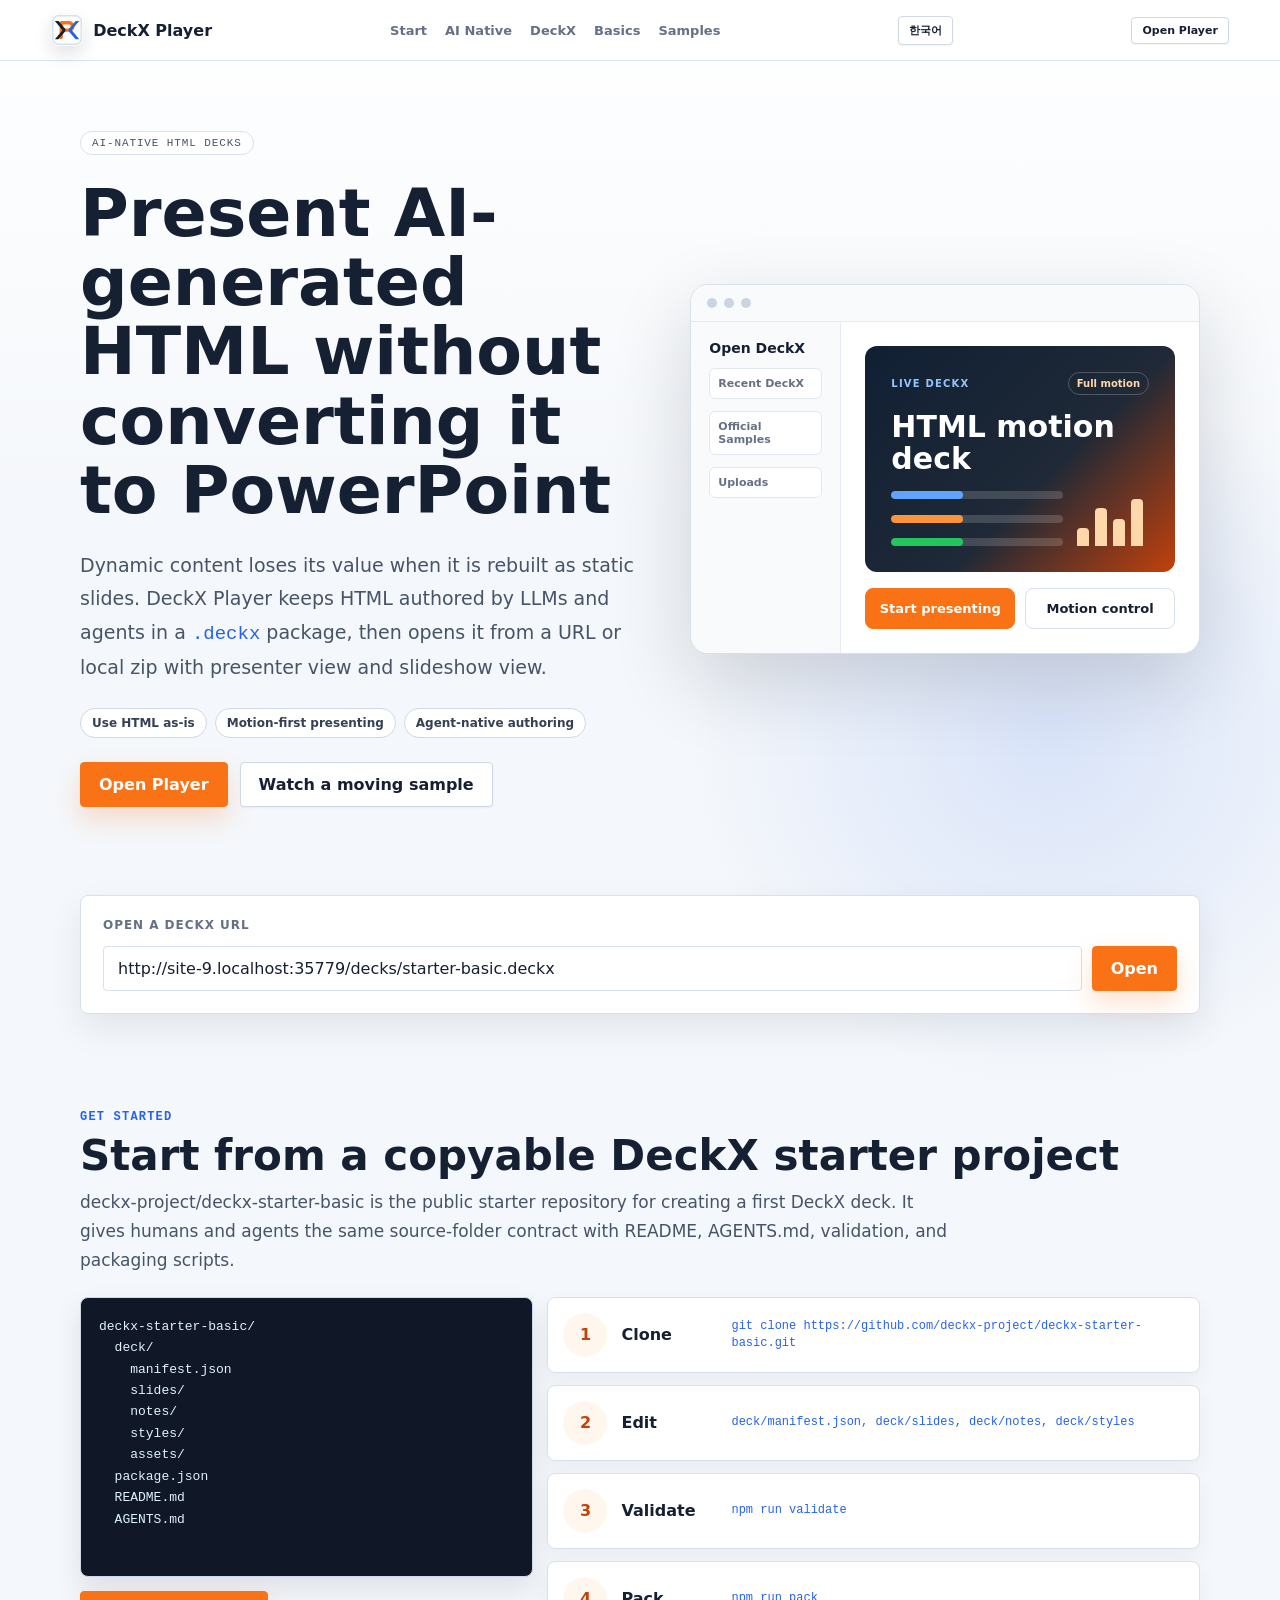
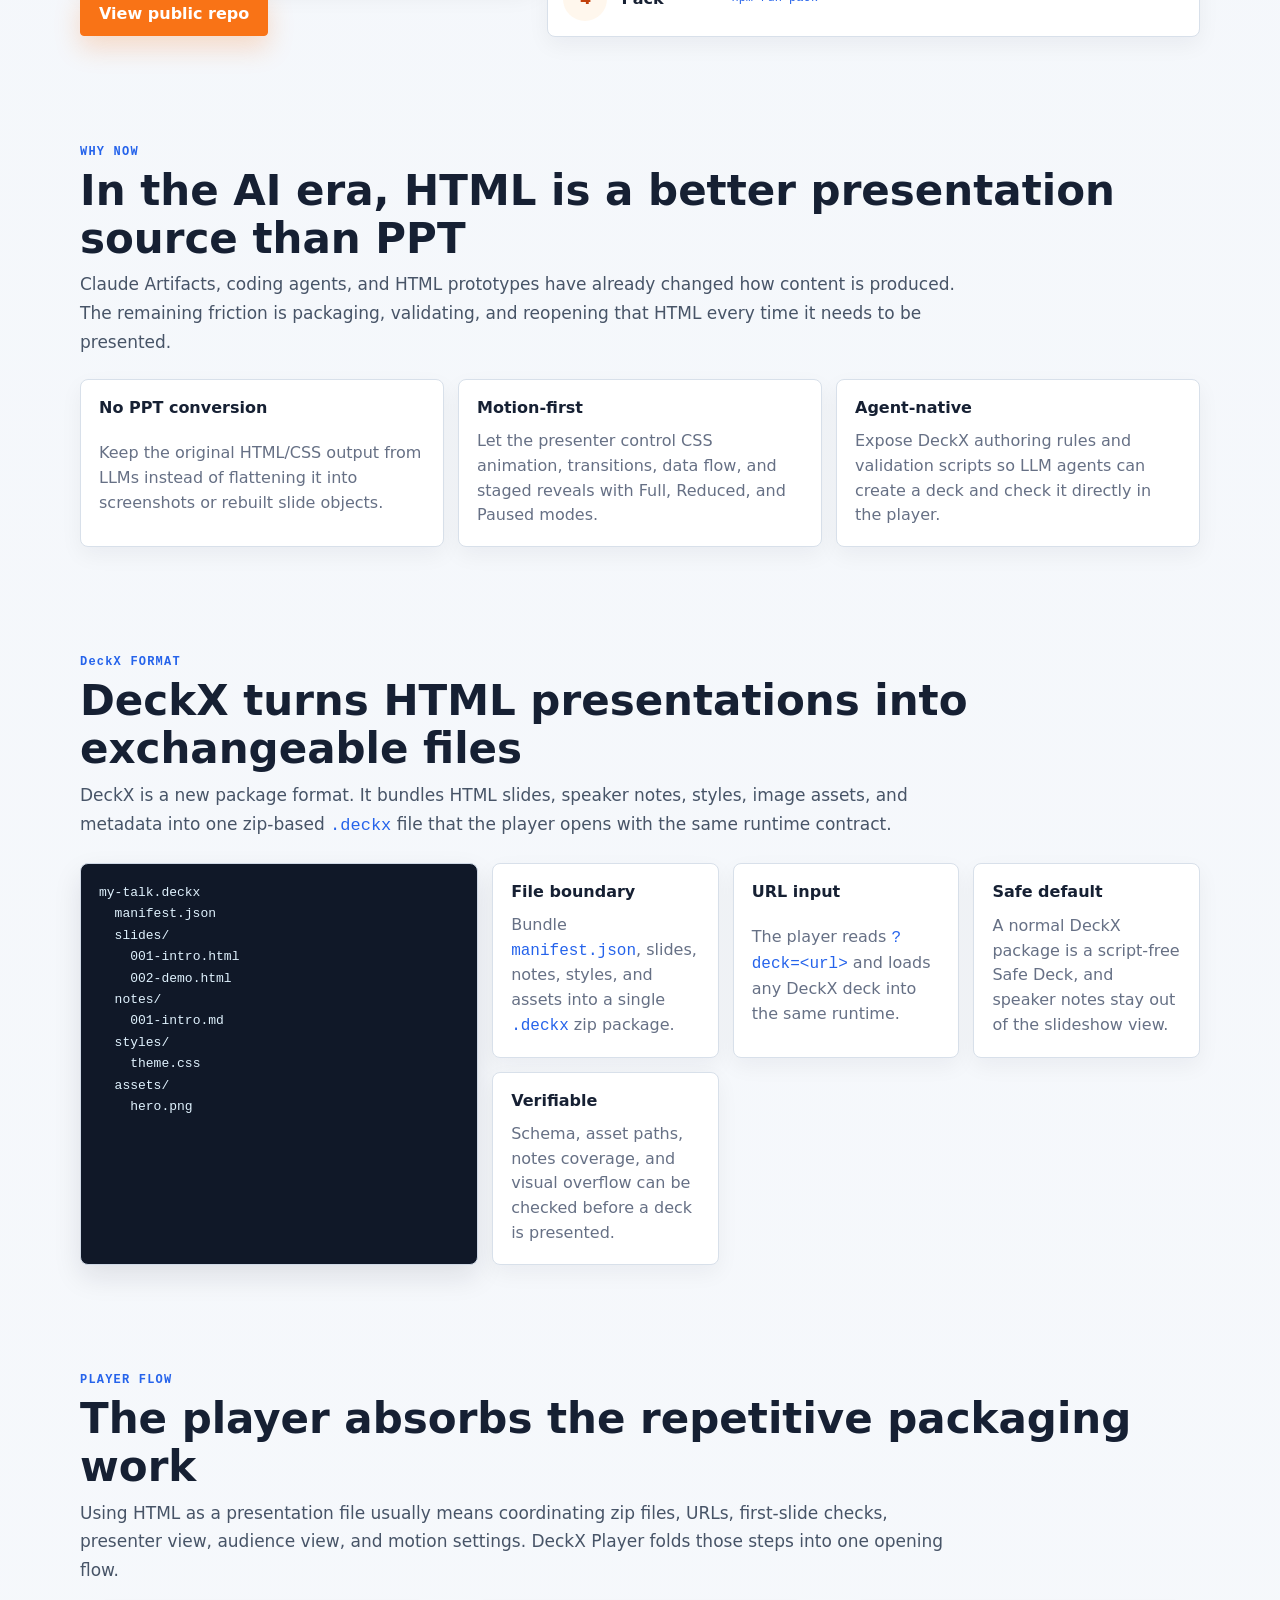
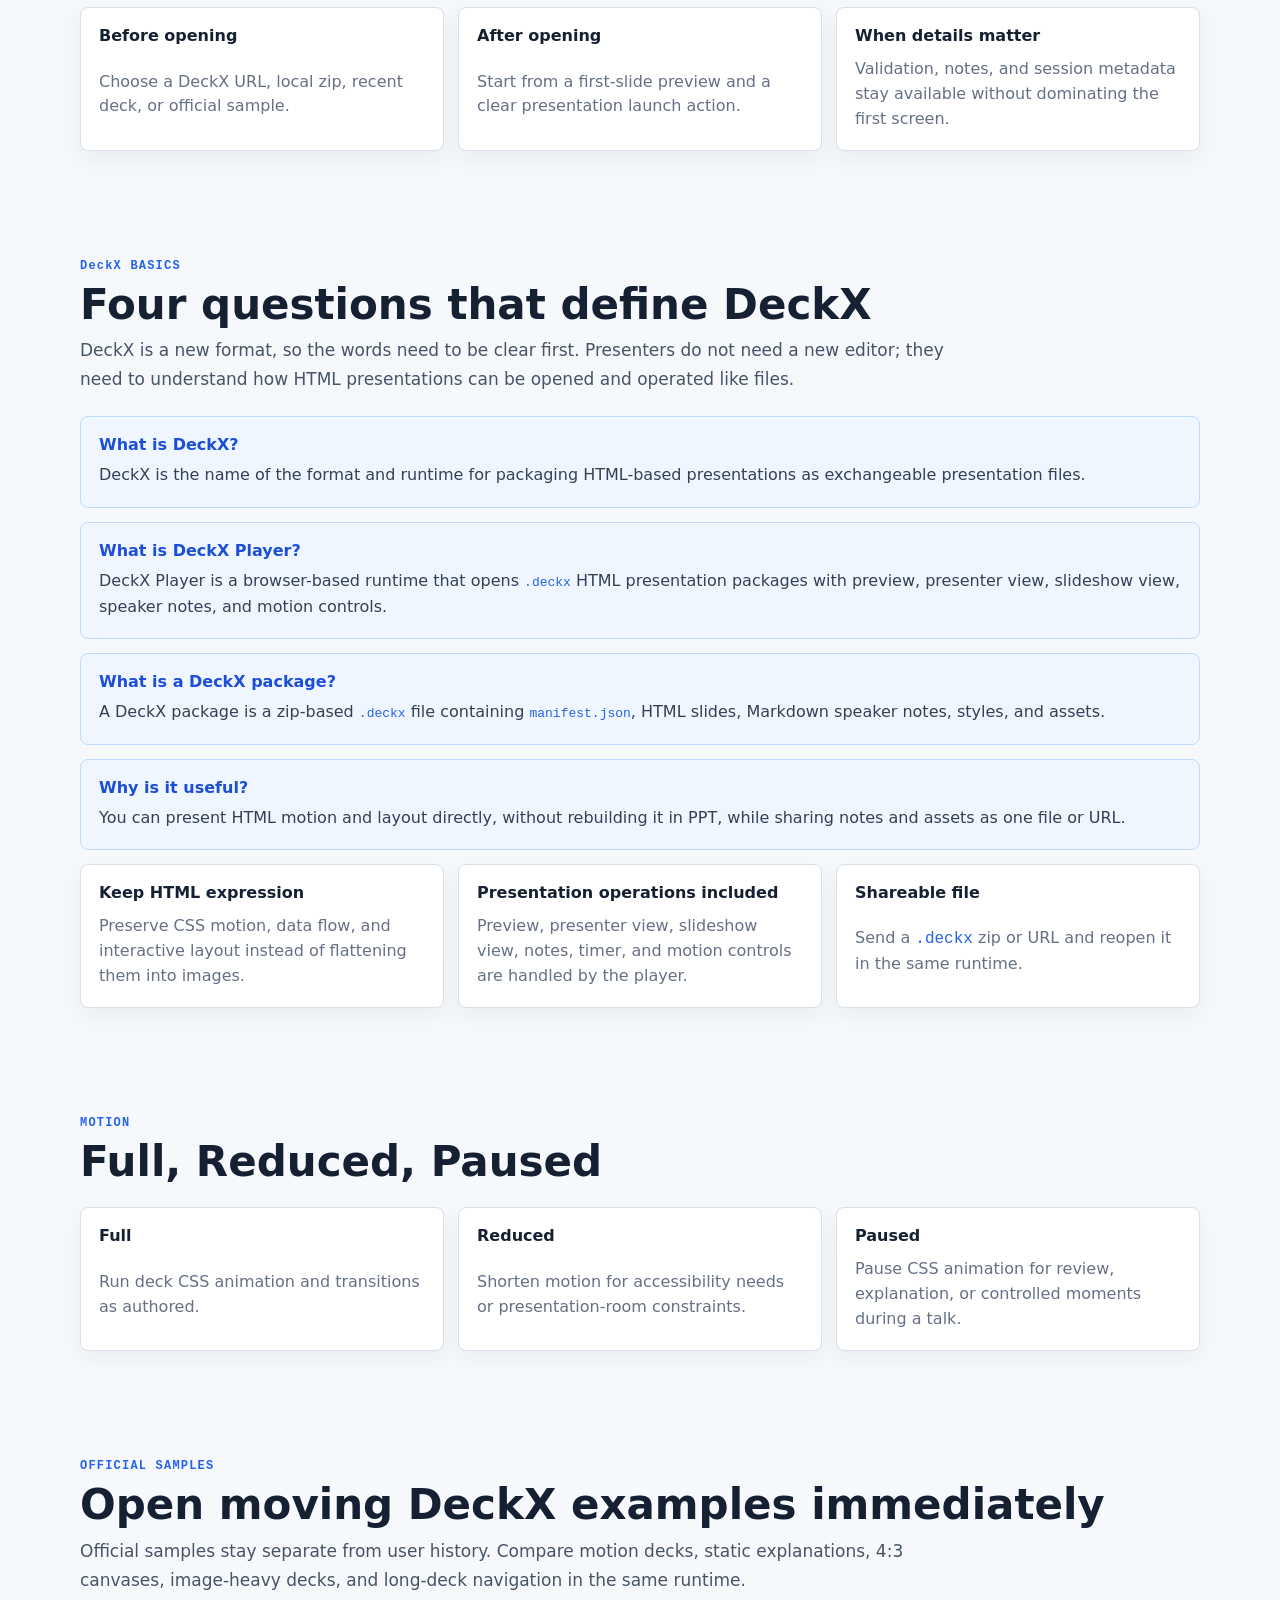
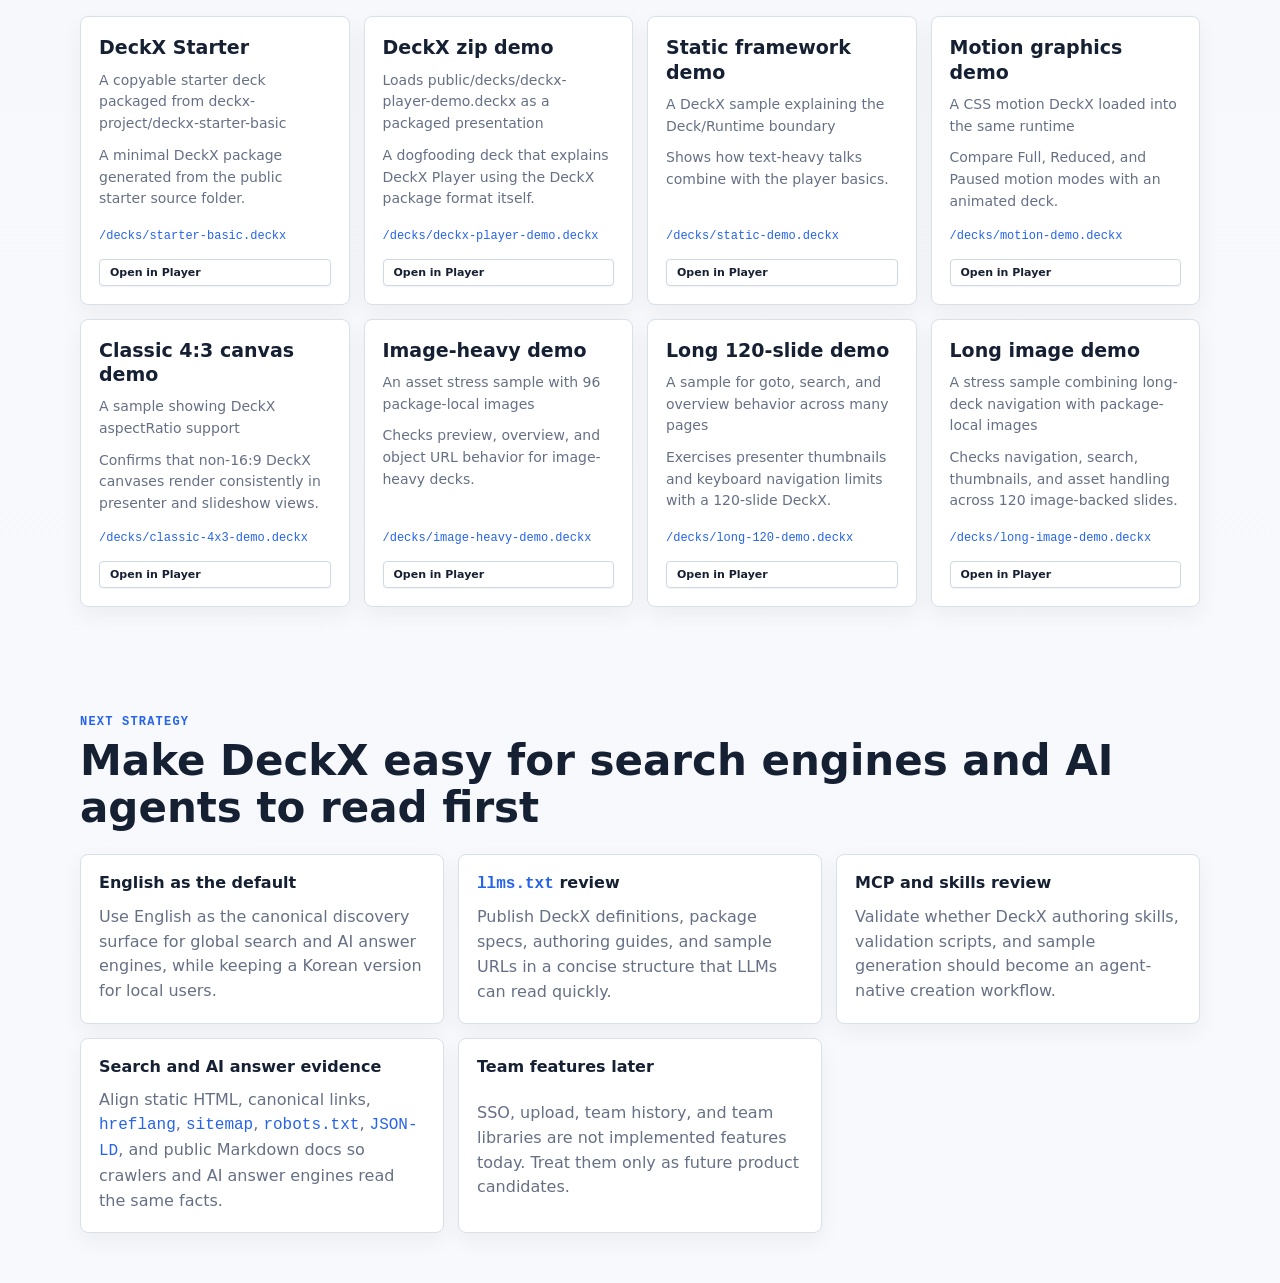
==== commit ae5d61cb: "Deploy DeckX Player 9f541bb" ====
--- a/ko/index.html
+++ b/ko/index.html
@@ -141,8 +141,8 @@
         ]
       }
     </script>
-    <script type="module" crossorigin src="/assets/main-1ncX9J-Z.js"></script>
-    <link rel="stylesheet" crossorigin href="/assets/main-CQSJ6mu4.css">
+    <script type="module" crossorigin src="/assets/main-BMwE9GVo.js"></script>
+    <link rel="stylesheet" crossorigin href="/assets/main-BU6TOi8j.css">
   </head>
   <body data-page="project">
     <div id="app">
--- a/assets/main-BU6TOi8j.css
+++ b/assets/main-BU6TOi8j.css
@@ -0,0 +1 @@
+:root{--bg: #0a0a0a;--bg-2: #141414;--bg-3: #1f1f1f;--line: #2b2b2b;--fg: #f5f5f5;--muted: #8d8d8d;--accent: #fb923c;--danger: #f87171;--success: #22c55e}*{box-sizing:border-box}html,body,#app{width:100%;height:100%;margin:0}body{overflow:auto;background:var(--bg);color:var(--fg);font-family:Inter,ui-sans-serif,system-ui,-apple-system,BlinkMacSystemFont,Segoe UI,sans-serif;-webkit-font-smoothing:antialiased}body[data-page=project],body[data-page=player][data-mode=landing]{background:#f6f8fb;color:#162033}button{font:inherit}body[data-mode=presenter],body[data-mode=slideshow]{overflow:hidden;background:var(--bg);color:var(--fg)}.mono{font-family:SFMono-Regular,Consolas,Liberation Mono,Menlo,monospace}.muted{color:var(--muted)}.badge{display:inline-flex;align-items:center;border:1px solid var(--line);border-radius:999px;padding:5px 11px;color:var(--muted);font-size:11px;letter-spacing:.08em}.btn,.tool-btn{border:1px solid var(--line);border-radius:4px;background:var(--bg-2);color:var(--fg);cursor:pointer;padding:12px 18px;font-weight:650;text-decoration:none;transition:border-color .15s ease,color .15s ease,background .15s ease}.btn:hover,.tool-btn:hover{border-color:var(--accent);color:var(--accent)}.btn.primary{border-color:var(--accent);background:var(--accent);color:#1a0a00}.btn.primary:hover{background:#fdba74;color:#1a0a00}.btn.compact{padding:6px 10px;font-size:11px}.tool-btn{padding:7px 10px;font-size:12px}.tool-btn.danger:hover{border-color:var(--danger);color:var(--danger)}.player-console{display:grid;min-height:100%;grid-template-rows:auto 1fr;gap:12px;background:linear-gradient(180deg,rgba(34,197,94,.08),transparent 360px),var(--bg);padding:14px}.player-console-header,.player-panel{border:1px solid var(--line);border-radius:6px;background:#141414eb}.player-console-header{display:flex;min-height:86px;align-items:center;justify-content:space-between;gap:18px;padding:14px 18px}.player-title-group,.player-header-actions{display:flex;align-items:center;gap:12px;min-width:0}.locale-switch{display:inline-flex;flex:0 0 auto;overflow:hidden;border:1px solid var(--line);border-radius:6px}.locale-link{display:inline-flex;min-width:36px;min-height:34px;align-items:center;justify-content:center;padding:0 9px;color:var(--muted);font-size:12px;font-weight:800;letter-spacing:0;text-decoration:none}.locale-link+.locale-link{border-left:1px solid var(--line)}.locale-link.active{background:var(--accent);color:#04120b}.locale-link:focus-visible{outline:2px solid rgba(34,197,94,.55);outline-offset:-2px}.brand-icon{display:block;width:32px;height:32px;flex:0 0 auto;border-radius:8px;box-shadow:0 8px 18px #1018281f}.player-brand-icon{width:42px;height:42px;border-radius:12px}.player-title-group h1,.player-panel-heading h2{margin:0;letter-spacing:0}.player-title-group h1{font-size:25px;line-height:1.15}.player-title-group p{margin:3px 0 0;overflow:hidden;color:var(--muted);font-size:13px;text-overflow:ellipsis;white-space:nowrap}.player-console-grid{display:grid;min-height:0;grid-template-columns:minmax(250px,.76fr) minmax(440px,1.48fr) minmax(292px,.92fr);align-items:start;gap:12px}.player-console-grid-empty{grid-template-columns:minmax(300px,.82fr) minmax(0,1.7fr)}.player-panel{min-width:0;padding:16px}.player-open-panel,.player-preview-panel,.player-run-panel,.player-guidance-panel{display:grid;align-content:start;gap:14px}.player-preview-panel{grid-template-rows:auto auto auto}.player-panel-heading{display:grid;gap:5px}.player-panel-heading.split{display:flex;align-items:start;justify-content:space-between;gap:16px}.player-panel-heading span,.player-subhead{color:var(--muted);font-size:10px;font-weight:850;letter-spacing:.12em}.player-panel-heading h2{font-size:18px;line-height:1.25;word-break:keep-all}.player-count{flex:0 0 auto;border:1px solid var(--line);border-radius:4px;padding:5px 7px}.player-deckx-form{display:grid;gap:8px}.player-deckx-form label{color:var(--muted);font-size:11px;font-weight:850;letter-spacing:.08em;text-transform:uppercase}.player-input-row{display:grid;grid-template-columns:minmax(0,1fr) auto;gap:8px}.player-deckx-form input{min-width:0;border:1px solid var(--line);border-radius:4px;background:#0f0f0f;color:var(--fg);padding:9px 10px;font:inherit;font-size:13px}.player-deckx-form input:focus{border-color:var(--accent);outline:0}.player-file-open,.player-history-list,.player-demo-list{display:grid;gap:8px}.player-source-menu{display:grid;min-width:0}.player-source-menu-summary{display:none;align-items:center;gap:10px;border:1px solid var(--line);border-radius:6px;background:#fff;color:#162033;cursor:pointer;padding:12px;font-size:14px;font-weight:850;list-style:none}.player-source-menu-summary::-webkit-details-marker{display:none}.hamburger-lines{position:relative;display:inline-block;width:18px;height:12px;border-top:2px solid currentColor;border-bottom:2px solid currentColor}.hamburger-lines:after{position:absolute;top:3px;left:0;width:18px;border-top:2px solid currentColor;content:""}.player-source-menu-body{display:grid;gap:14px}.player-file-open .btn{width:100%;padding:10px 12px}.visually-hidden{position:absolute;width:1px;height:1px;overflow:hidden;clip:rect(0 0 0 0);clip-path:inset(50%);white-space:nowrap}.player-empty-copy{margin:0;color:var(--muted);font-size:12px;line-height:1.5}.player-history-option,.player-demo-option{display:grid;gap:4px;border:1px solid var(--line);border-radius:5px;background:#101010;color:var(--fg);padding:11px 12px;text-decoration:none;transition:border-color .15s ease,background .15s ease}.player-history-option:hover,.player-demo-option:hover,.player-demo-option.active{border-color:var(--accent)}.player-history-option.as-button{width:100%;font:inherit;text-align:left}.player-demo-option.active{background:#1b1b1b}.player-history-option span,.player-demo-option span{display:flex;align-items:center;gap:7px;font-size:13px;font-weight:800}.player-demo-option em{border:1px solid rgba(251,146,60,.58);border-radius:3px;color:var(--accent);padding:1px 4px;font-size:9px;font-style:normal;letter-spacing:.08em}.player-history-option small,.player-demo-option small{color:var(--muted);font-size:12px;line-height:1.45}.player-preview-stage{position:relative;aspect-ratio:16 / 9;min-height:0;overflow:hidden;border:1px solid #343434;border-radius:5px;background:#050505}.player-preview-wrap{--bg: #0a0a0a;--bg-2: #141414;--bg-3: #1f1f1f;--line: #2b2b2b;--fg: #f5f5f5;--muted: #8d8d8d;width:100%;height:100%}.player-preview-stage .slide{box-shadow:0 18px 50px #00000047}.player-meta-strip{display:grid;grid-template-columns:repeat(4,minmax(0,1fr));gap:8px}.player-meta-strip span{min-width:0;overflow:hidden;border:1px solid var(--line);border-radius:4px;background:#101010;color:var(--muted);padding:8px 9px;text-overflow:ellipsis;white-space:nowrap;font-size:12px}.player-meta-strip strong{color:var(--fg)}.player-empty-stage{display:grid;min-height:310px;align-content:center;gap:10px;border:1px dashed #3c3c3c;border-radius:6px;background:linear-gradient(135deg,rgba(251,146,60,.08),transparent 42%),#070707;padding:28px}.player-empty-stage strong{max-width:620px;font-size:28px;line-height:1.18;word-break:keep-all}.player-empty-stage span{max-width:680px;color:#cfcfcf;line-height:1.7}.player-flow-list{display:grid;grid-template-columns:repeat(3,minmax(0,1fr));gap:10px;margin:0;padding:0;list-style:none}.player-flow-list li{display:grid;gap:6px;border:1px solid var(--line);border-radius:5px;background:#101010;padding:13px}.player-flow-list strong{color:var(--fg);font-size:13px}.player-flow-list span{color:var(--muted);font-size:12px;line-height:1.5}.player-login-teaser{display:grid;gap:6px;border:1px solid #bfdbfe;border-radius:8px;background:#eff6ff;color:#1d4ed8;padding:14px 16px}.player-login-teaser strong{color:#1e3a8a;font-size:13px}.player-login-teaser span{color:#1d4ed8;font-size:12px;line-height:1.55}.player-action-bar{display:grid;grid-template-columns:1.1fr 1fr 1fr 1.45fr;gap:8px}.player-action-bar .btn{min-width:0;padding:10px 8px;text-align:center}.player-start-button{width:100%;min-height:64px;font-size:18px}.player-secondary-actions{display:grid;grid-template-columns:repeat(2,minmax(0,1fr));gap:8px}.player-secondary-actions .btn{padding:10px 8px}.player-settings-detail,.player-deckx-details{display:grid;border:1px solid var(--line);border-radius:5px;background:#101010}.player-settings-detail summary,.player-deckx-details summary{cursor:pointer;padding:12px;color:var(--fg);font-size:13px;font-weight:800}.player-settings-detail .player-motion-block,.player-deckx-details .player-detail-list,.player-deckx-details .player-issue-list,.player-deckx-details .player-empty-copy{margin:0 12px 12px}.player-detail-list{display:grid;gap:8px}.player-detail-row{display:grid;grid-template-columns:92px minmax(0,1fr);gap:10px;border-top:1px solid var(--line);padding-top:8px}.player-detail-row:first-child{border-top:0;padding-top:0}.player-detail-row dt{color:var(--muted);font-size:10px}.player-detail-row dd{min-width:0;margin:0;overflow:hidden;color:#d6d6d6;font-size:12px;text-overflow:ellipsis;white-space:nowrap}.player-status-list{display:grid;gap:8px;margin:0}.player-status-row{display:grid;grid-template-columns:86px minmax(0,1fr);align-items:center;gap:10px;border:1px solid var(--line);border-left-width:3px;border-radius:5px;background:#101010;padding:9px 10px}.player-status-row[data-tone=ok]{border-left-color:var(--success)}.player-status-row[data-tone=warn]{border-left-color:var(--accent)}.player-status-row[data-tone=danger]{border-left-color:var(--danger)}.player-status-row dt{color:var(--muted);font-size:10px}.player-status-row dd{display:grid;min-width:0;gap:3px;margin:0}.player-status-row strong{overflow:hidden;font-size:13px;text-overflow:ellipsis;white-space:nowrap}.player-status-row span{overflow:hidden;color:var(--muted);font-size:11px;text-overflow:ellipsis;white-space:nowrap}.player-motion-block{display:grid;gap:8px}.player-motion-segment{display:grid;overflow:hidden;grid-template-columns:repeat(3,minmax(0,1fr));border:1px solid var(--line);border-radius:5px;background:#101010}.motion-mode{min-width:0;border:0;border-right:1px solid var(--line);background:transparent;color:var(--muted);cursor:pointer;padding:9px 8px;font-size:12px;font-weight:800}.motion-mode:last-child{border-right:0}.motion-mode:hover,.motion-mode.active{background:var(--accent);color:#1a0a00}.player-issue-list{display:grid;gap:8px}.player-issue-list p{margin:0;color:var(--muted);font-size:12px;line-height:1.5}.player-issue{display:grid;gap:3px;border:1px solid var(--line);border-radius:5px;background:#101010;padding:9px 10px}.player-issue[data-severity=error]{border-color:#f8717194}.player-issue strong{color:var(--fg);font-size:12px}.player-issue span{color:var(--muted);font-size:11px;line-height:1.45}.project-landing,.player-console{--bg: #f6f8fb;--bg-2: #ffffff;--bg-3: #eef2f7;--line: #d8e0ea;--fg: #162033;--muted: #667085;--accent: #f97316;--accent-soft: #fff3e8;--link: #2563eb;--success: #16a34a;--danger: #dc2626;color:var(--fg)}.project-landing .badge,.player-console .badge{border-color:#d9e2ec;background:#fff;color:#475467}.project-landing .btn,.player-console .btn{border-color:#cfd8e5;background:#fff;color:#172033;box-shadow:0 1px 2px #1018280d}.project-landing .btn:hover,.player-console .btn:hover{border-color:#f97316;color:#c2410c;background:#fff7ed}.project-landing .btn.primary,.player-console .btn.primary{border-color:#f97316;background:#f97316;color:#fff;box-shadow:0 12px 26px #f9731638}.project-landing .btn.primary:hover,.player-console .btn.primary:hover{background:#ea580c;color:#fff}.player-console{background:radial-gradient(circle at 82% 0%,rgba(37,99,235,.11),transparent 360px),linear-gradient(180deg,#fff,#f6f8fb 380px)}.player-console-header,.player-panel{border-color:#d8e0ea;background:#fffffff0;box-shadow:0 12px 32px #10182812}.player-title-group p,.player-panel-heading span,.player-subhead,.player-empty-copy,.player-history-option small,.player-demo-option small,.player-flow-list span,.player-detail-row dt,.player-detail-row dd,.player-issue-list p,.player-issue span{color:#667085}.player-panel-heading h2,.player-title-group h1,.player-empty-stage strong,.player-flow-list strong,.player-demo-option span,.player-history-option span,.player-issue strong{color:#162033}.player-deckx-form input{border-color:#cfd8e5;background:#fff;color:#162033}.player-file-open .btn,.player-history-option,.player-demo-option,.player-flow-list li,.player-settings-detail,.player-deckx-details,.player-detail-row,.player-issue{border-color:#d8e0ea;background:#fff}.player-history-option:hover,.player-demo-option:hover,.player-demo-option.active{border-color:#f97316;background:#fff7ed}.player-demo-option em{border-color:#2563eb47;background:#eff6ff;color:#2563eb}.player-preview-stage{border-color:#cfd8e5;background:#111827}.player-meta-strip span{border-color:#d8e0ea;background:#fff;color:#667085}.player-meta-strip strong{color:#162033}.player-empty-stage{border-color:#cfd8e5;background:linear-gradient(135deg,rgba(37,99,235,.08),transparent 48%),linear-gradient(180deg,#fff,#f8fafc)}.player-empty-stage span{color:#475467}.player-start-button{color:#fff}.player-settings-detail summary,.player-deckx-details summary{color:#162033}.player-motion-segment{border-color:#d8e0ea;background:#f8fafc}.motion-mode{border-right-color:#d8e0ea;color:#667085}.motion-mode:hover,.motion-mode.active{background:#f97316;color:#fff}.project-landing{min-height:100%;background:radial-gradient(circle at 82% 12%,rgba(37,99,235,.13),transparent 360px),linear-gradient(180deg,#fff 0,#f4f7fb 520px,#f7f9fc);color:var(--fg)}.project-nav{position:sticky;top:0;z-index:10;display:flex;align-items:center;justify-content:space-between;border-bottom:1px solid rgba(216,224,234,.92);background:#ffffffd6;padding:14px clamp(20px,4vw,58px);-webkit-backdrop-filter:blur(16px);backdrop-filter:blur(16px)}.project-mark{display:inline-flex;align-items:center;gap:10px;color:var(--fg);font-weight:850;text-decoration:none}.project-nav-links{display:flex;align-items:center;gap:18px}.project-nav-links a{color:#667085;font-size:13px;font-weight:750;text-decoration:none}.project-nav-links a:hover{color:#2563eb}.project-hero,.project-section{width:min(1120px,calc(100% - 40px));margin:0 auto}.project-hero{display:grid;min-height:590px;grid-template-columns:minmax(0,1fr) minmax(430px,.9fr);align-items:center;gap:44px;padding:70px 0 34px}.project-hero-copy{display:grid;gap:24px}.project-hero-copy .badge{justify-self:start}.project-hero h1{max-width:860px;margin:0;font-size:clamp(42px,5.2vw,70px);line-height:1.04;letter-spacing:0;word-break:keep-all}.project-hero p{max-width:760px;margin:0;color:#475467;font-size:19px;line-height:1.75}.project-hero-points{display:flex;flex-wrap:wrap;gap:8px}.project-hero-points span{border:1px solid #cfd8e5;border-radius:999px;background:#fff;color:#344054;padding:7px 11px;font-size:12px;font-weight:800}.project-hero code,.project-open code,.project-section code{color:#2563eb}.project-actions{display:flex;flex-wrap:wrap;gap:12px}.project-open{display:grid;gap:14px;border:1px solid var(--line);border-radius:8px;background:#fff;padding:22px;box-shadow:0 14px 34px #10182814}.project-open-section{padding-top:8px}.project-open label{color:var(--muted);font-size:12px;font-weight:800;letter-spacing:.08em;text-transform:uppercase}.project-open-row{display:grid;grid-template-columns:1fr auto;gap:10px}.project-open input{min-width:0;border:1px solid var(--line);border-radius:4px;background:#fff;color:var(--fg);padding:12px 14px;font:inherit}.project-product-preview{overflow:hidden;border:1px solid #d8e0ea;border-radius:18px;background:#fff;box-shadow:0 28px 80px #10182829}.preview-chrome{display:flex;gap:7px;border-bottom:1px solid #e5ebf2;background:#f8fafc;padding:13px 16px}.preview-chrome span{width:10px;height:10px;border-radius:999px;background:#cbd5e1}.preview-layout{display:grid;grid-template-columns:150px minmax(0,1fr);min-height:330px}.preview-layout aside{display:grid;align-content:start;gap:12px;border-right:1px solid #e5ebf2;background:#f8fafc;padding:18px}.preview-layout aside strong{color:#162033;font-size:14px}.preview-layout aside span{border:1px solid #e2e8f0;border-radius:6px;background:#fff;color:#667085;padding:8px;font-size:11px;font-weight:750}.preview-layout section{display:grid;align-content:center;gap:16px;padding:24px}.preview-slide{display:grid;min-height:185px;align-content:space-between;gap:16px;border-radius:12px;background:linear-gradient(135deg,#102033,#1f2937 58%,#c2410c);color:#fff;padding:26px}.preview-status-row{display:flex;align-items:center;justify-content:space-between;gap:12px}.preview-slide small{color:#93c5fd;font-size:10px;font-weight:850;letter-spacing:.12em}.preview-slide em{border:1px solid rgba(255,255,255,.22);border-radius:999px;color:#fed7aa;padding:5px 8px;font-size:10px;font-style:normal;font-weight:850}.preview-slide strong{max-width:240px;font-size:30px;line-height:1.05}.preview-motion-scene{display:grid;grid-template-columns:minmax(0,1fr) 72px;align-items:end;gap:14px}.preview-flow-line{position:relative;overflow:hidden;height:8px;border-radius:999px;background:#ffffff29}.preview-flow-line:after{position:absolute;inset:0;width:42%;border-radius:inherit;background:#60a5fa;content:"";animation:preview-flow 2.4s ease-in-out infinite}.preview-flow-line:nth-child(2):after{animation-delay:.32s;background:#fb923c}.preview-flow-line:nth-child(3):after{animation-delay:.64s;background:#22c55e}.preview-metric-bars{display:flex;height:56px;align-items:end;gap:6px;grid-column:2;grid-row:1 / span 3}.preview-metric-bars span{width:12px;border-radius:4px 4px 0 0;background:#fed7aa;animation:preview-bars 1.8s ease-in-out infinite}.preview-metric-bars span:nth-child(1){height:32%}.preview-metric-bars span:nth-child(2){height:68%;animation-delay:.16s}.preview-metric-bars span:nth-child(3){height:48%;animation-delay:.32s}.preview-metric-bars span:nth-child(4){height:84%;animation-delay:.48s}.preview-actions{display:grid;grid-template-columns:1fr 1fr;gap:10px}.preview-actions span{border:1px solid #d8e0ea;border-radius:8px;background:#fff;padding:12px;color:#162033;text-align:center;font-size:13px;font-weight:800}.preview-actions span:first-child{border-color:#f97316;background:#f97316;color:#fff}.project-section{padding:54px 0}.section-heading{display:grid;gap:8px;margin-bottom:22px}.section-heading p{margin:0;color:#2563eb;font-size:12px;font-weight:850;letter-spacing:.1em}.section-heading h2{margin:0;font-size:clamp(28px,4vw,42px);line-height:1.14;letter-spacing:0}.section-lead{max-width:880px;color:#475467;font-size:17px;line-height:1.7}.project-format-grid{display:grid;grid-template-columns:minmax(280px,.72fr) minmax(0,1.28fr);align-items:stretch;gap:14px}.project-start-section{padding-top:42px}.project-start-layout{display:grid;grid-template-columns:minmax(310px,.82fr) minmax(0,1.18fr);align-items:stretch;gap:14px}.project-start-copy{display:grid;align-content:start;gap:14px}.project-start-copy .deckx-tree{min-height:280px}.project-start-steps{display:grid;gap:12px;margin:0;padding:0;list-style:none}.project-start-steps li{display:grid;grid-template-columns:44px 96px minmax(0,1fr);align-items:center;gap:14px;border:1px solid var(--line);border-radius:8px;background:#fff;padding:15px;box-shadow:0 8px 22px #1018280d}.project-start-steps span{display:grid;width:44px;height:44px;place-items:center;border-radius:999px;background:#fff7ed;color:#c2410c;font-weight:850}.project-start-steps strong{color:var(--fg);font-size:16px}.project-start-steps code{color:#2563eb;font-family:SFMono-Regular,Consolas,Liberation Mono,Menlo,monospace;font-size:12px;line-height:1.4;overflow-wrap:anywhere;white-space:normal}.deckx-tree{min-width:0;margin:0;border:1px solid #cfd8e5;border-radius:8px;background:#101828;color:#e0f2fe;padding:18px;box-shadow:0 12px 28px #1018281a;white-space:pre-wrap}.deckx-tree code{color:inherit;font-family:SFMono-Regular,Consolas,Liberation Mono,Menlo,monospace;font-size:13px;line-height:1.65}.format-cards{grid-template-columns:repeat(2,minmax(0,1fr))}.project-answer-block{display:grid;gap:8px;margin-bottom:14px;border:1px solid #bfdbfe;border-radius:8px;background:#eff6ff;padding:18px}.project-answer-block strong{color:#1d4ed8;font-size:16px}.project-answer-block span{color:#344054;line-height:1.65}.info-grid,.project-demo-grid{display:grid;gap:14px}.info-grid{grid-template-columns:repeat(3,1fr)}.project-demo-grid{grid-template-columns:repeat(4,1fr)}.info-grid article,.project-demo-card{border:1px solid var(--line);border-radius:8px;background:var(--bg-2);padding:18px;box-shadow:0 8px 22px #1018280d}.info-grid article{display:grid;gap:12px}.info-grid strong,.project-demo-card h3{color:var(--fg)}.info-grid span,.project-demo-card p,.project-demo-card span{color:#667085;line-height:1.55}.info-grid code{color:#2563eb;font-family:SFMono-Regular,Consolas,Liberation Mono,Menlo,monospace}.project-demo-card{display:grid;min-height:260px;grid-template-rows:1fr auto auto;gap:16px}.project-demo-card h3{margin:0 0 10px;font-size:19px;line-height:1.28}.project-demo-card p,.project-demo-card span{margin:0;font-size:14px}.project-demo-card span{display:block;margin-top:10px;color:var(--muted)}.project-demo-card code{overflow:hidden;color:#2563eb;font-size:12px;text-overflow:ellipsis;white-space:nowrap}.deckx-url-form{display:grid;width:min(760px,100%);grid-template-columns:1fr auto;gap:10px}.deckx-url-form input{min-width:0;border:1px solid var(--line);border-radius:4px;background:var(--bg-2);color:var(--fg);padding:12px 14px;font:inherit}.deckx-url-form input:focus{border-color:var(--accent);outline:0}.deckx-url-status{grid-column:1 / -1;color:var(--danger);font-size:12px;text-align:left}kbd{display:inline-block;min-width:24px;margin-right:5px;border:1px solid var(--line);border-radius:3px;background:var(--bg-2);color:var(--fg);padding:2px 6px;text-align:center;font-size:11px}.system-message{display:grid;height:100%;place-items:center;color:var(--muted)}.load-error{display:grid;max-width:620px;gap:14px;text-align:center}.load-error strong{color:var(--danger);font-size:20px}.load-error span{line-height:1.5}.load-error .btn{justify-self:center;text-decoration:none}@keyframes preview-flow{0%{transform:translate(-110%)}55%,to{transform:translate(245%)}}@keyframes preview-bars{0%,to{transform:scaleY(.72)}50%{transform:scaleY(1)}}body[data-motion=paused] *{animation-play-state:paused!important}body[data-motion=reduced] *{animation-duration:1ms!important;animation-iteration-count:1!important;transition-duration:1ms!important}@media(max-width:640px){.player-console{min-height:100dvh;gap:8px;padding:8px}.player-console-header,.player-title-group,.player-header-actions{align-items:stretch;flex-direction:column}.player-console-header{min-height:0;padding:10px}.player-title-group{display:grid;grid-template-columns:auto minmax(0,1fr)}.player-title-group .badge,.player-title-group p{display:none}.player-title-group h1{font-size:19px}.player-brand-icon{width:34px;height:34px;border-radius:10px}.player-console-grid,.player-input-row,.player-meta-strip,.player-action-bar,.player-secondary-actions,.player-flow-list,.project-open-row,.project-start-layout,.project-start-steps li,.project-format-grid,.info-grid,.project-demo-grid{grid-template-columns:1fr}.player-console-grid{display:grid;align-content:start;grid-auto-rows:max-content;gap:8px}.player-console-grid-loaded .player-preview-panel{order:1}.player-console-grid-loaded .player-run-panel{order:2}.player-console-grid-loaded .player-open-panel{order:3}.player-panel{border-radius:8px;padding:12px}.player-open-panel{align-content:start;padding:0;border:0;background:transparent;box-shadow:none}.player-source-menu-summary{display:flex}.player-source-menu[open] .player-source-menu-summary{border-color:#f97316;border-radius:8px 8px 0 0;background:#fff7ed;color:#c2410c}.player-source-menu-body{border:1px solid #d8e0ea;border-top:0;border-radius:0 0 8px 8px;background:#fff;padding:12px}.player-source-menu:not([open]) .player-source-menu-body{display:none}.player-console-grid-empty .player-open-panel{order:1}.player-console-grid-empty .player-guidance-panel{order:2}.player-console-grid-empty .player-source-menu{overflow:hidden;border:1px solid #d8e0ea;border-radius:8px;background:#fff}.player-console-grid-empty .player-source-menu-summary{border:0}.player-console-grid-empty .player-source-menu[open] .player-source-menu-summary{border-bottom:1px solid #d8e0ea;border-radius:0}.player-console-grid-empty .player-source-menu-body{border:0;border-radius:0}.player-preview-panel{gap:10px;grid-template-rows:auto auto}.player-panel-heading.split{align-items:center}.player-panel-heading h2{font-size:16px}.player-count{font-size:10px}.player-preview-stage{aspect-ratio:16 / 9;min-height:0}.player-meta-strip,.player-settings-detail,.player-deckx-details{display:none}.player-run-panel{gap:8px}.player-run-panel .player-panel-heading{display:none}.player-start-button{min-height:56px;font-size:18px}.player-secondary-actions .btn{padding:11px 8px}.player-guidance-panel{gap:10px}.player-empty-stage{min-height:210px;padding:20px}.player-status-row{grid-template-columns:72px minmax(0,1fr)}.player-detail-row{grid-template-columns:76px minmax(0,1fr)}.player-empty-stage strong{font-size:22px}.project-nav{padding:12px 20px}.project-hero,.project-section{width:min(100% - 32px,1120px)}.project-hero{min-height:auto;grid-template-columns:1fr;gap:28px;padding:30px 0 16px}.project-hero-copy{gap:18px}.project-hero h1{font-size:38px;line-height:1.08}.project-hero p{font-size:17px;line-height:1.7}.project-nav-links{display:none}.preview-chrome{padding:10px 16px}.preview-layout{grid-template-columns:1fr;min-height:auto}.preview-layout aside{display:none}.preview-layout section{gap:12px;padding:12px}.preview-slide{min-height:150px;padding:18px}.preview-slide strong{font-size:25px}.project-open-section{padding-top:0}.format-cards{grid-template-columns:1fr}}@media(min-width:641px)and (max-width:1040px){.player-console-grid{grid-template-columns:1fr}.player-preview-panel{grid-template-rows:auto auto auto}.project-hero{grid-template-columns:1fr}.project-format-grid,.project-start-layout,.info-grid,.project-demo-grid{grid-template-columns:repeat(2,1fr)}}.slide-wrap{position:relative;width:100%;height:100%;overflow:hidden}.slide-scaler{position:absolute;transform-origin:top left}.slide{position:relative;display:flex;width:var(--slide-width, 1280px);height:var(--slide-height, 720px);flex-direction:column;justify-content:center;overflow:hidden;background:var(--bg);color:var(--fg);padding:86px 118px}.slide-content{max-width:980px}.slide-kicker{margin-bottom:24px;color:var(--accent);font-size:17px;font-weight:700;letter-spacing:.08em;text-transform:uppercase}.slide h2{margin:0 0 26px;font-size:68px;line-height:1.08;letter-spacing:0}.slide h2 em{color:var(--accent);font-style:normal}.slide-body,.slide-body p,.slide-body li{color:#d8d8d8;font-size:28px;line-height:1.52}.slide-body .lead{max-width:850px;color:#d0d0d0}.slide-body ul{margin:18px 0 0;padding:0;list-style:none}.slide-body li{position:relative;border-bottom:1px solid var(--line);padding:14px 0 14px 38px}.slide-body li:before{position:absolute;left:0;color:var(--accent);content:">";font-family:SFMono-Regular,Consolas,monospace}.slide-footer,.slide-page{position:absolute;bottom:28px;color:var(--muted);font-size:14px}.slide-footer{left:34px}.slide-page{right:34px}.slide-end{align-items:center;text-align:center}.presenter{display:grid;height:100%;gap:12px;padding:12px}body[data-mode=presenter][data-runtime-theme=light],body[data-mode=slideshow][data-runtime-theme=light]{--bg: #f6f8fb;--bg-2: #ffffff;--bg-3: #eef2f7;--line: #d8e0ea;--fg: #162033;--muted: #667085;--accent: #f97316;--danger: #dc2626;--success: #16a34a;background:#f6f8fb;color:#162033}body[data-mode=presenter][data-runtime-theme=dark],body[data-mode=slideshow][data-runtime-theme=dark]{--bg: #0a0a0a;--bg-2: #141414;--bg-3: #1f1f1f;--line: #2b2b2b;--fg: #f5f5f5;--muted: #8d8d8d;--accent: #fb923c;--danger: #f87171;--success: #22c55e;background:#0a0a0a;color:#f5f5f5}.topbar{grid-area:topbar;position:relative;z-index:10;display:flex;min-height:74px;flex-direction:column;align-items:stretch;justify-content:center;gap:9px;border:1px solid var(--line);border-radius:6px;background:var(--bg-2);padding:9px 14px}.topbar-main{display:flex;align-items:center;justify-content:space-between;gap:18px}.topbar-group{display:flex;align-items:center;gap:22px}.topbar-group.right{gap:10px;flex-wrap:wrap;justify-content:flex-end}.label{margin-bottom:4px;color:var(--muted);font-size:10px;letter-spacing:.1em}.value{font-size:20px;font-weight:750}.value span{color:var(--muted);font-weight:500}.value.accent{color:var(--accent)}.pace-value{font-size:17px}.pace-value[data-pace=ahead]{color:#38bdf8}.pace-value[data-pace=behind]{color:var(--danger)}.pace-value[data-pace=on-track]{color:var(--success)}.connection{display:inline-flex;align-items:center;gap:6px;color:var(--muted);font-size:11px}.status-dot{width:8px;height:8px;border-radius:999px;background:var(--danger)}.status-dot[data-connected=true]{background:var(--success);box-shadow:0 0 8px var(--success)}.primary-tool{border-color:var(--accent);background:var(--accent);color:#fff}.primary-tool:hover{background:#ea580c;color:#fff}.presenter-tools-menu{position:relative;flex:0 0 auto}.presenter-tools-menu summary{list-style:none}.presenter-tools-menu summary::-webkit-details-marker{display:none}.presenter-tools-panel{position:absolute;z-index:40;top:calc(100% + 8px);right:0;display:grid;width:min(420px,calc(100vw - 24px));gap:8px;border:1px solid var(--line);border-radius:6px;background:var(--bg-2);box-shadow:0 20px 70px #10182838;padding:10px}.tool-menu-control{display:grid;gap:3px;border:1px solid var(--line);border-radius:5px;background:var(--bg-3);color:var(--fg);cursor:pointer;padding:10px 11px;text-align:left}.tool-menu-control:hover{border-color:var(--accent)}.tool-menu-control strong{font-size:13px}.tool-menu-control span{color:var(--muted);font-size:11px;line-height:1.4}.panel{position:relative;min-height:0;overflow:hidden;border:1px solid var(--line);border-radius:6px;background:var(--bg-2)}.panel.current{grid-area:current}.panel.next{grid-area:next}.panel.overview{grid-area:overview;overflow:hidden}.panel.empty-presenter{grid-area:empty;display:grid;place-items:center;color:var(--muted)}.mobile-combo-stage,.mobile-presenter-panel{display:none}.mobile-combo-stage{grid-area:mobile-stage}.mobile-presenter-panel{grid-area:mobile-presenter}.panel.notes{grid-area:notes;overflow-y:auto;padding:42px 22px 22px}.slide-host{width:100%;height:100%}.panel-label{position:absolute;z-index:2;top:9px;left:12px;border-radius:3px;background:var(--bg-2);color:var(--muted);font-size:10px;letter-spacing:.12em}.panel-actions{position:absolute;z-index:3;top:7px;right:10px;display:flex;gap:6px}.mini-btn{border:1px solid var(--line);border-radius:3px;background:var(--bg-3);color:var(--muted);cursor:pointer;padding:3px 7px;font-size:10px}.mini-btn:hover{border-color:var(--accent);color:var(--accent)}.notes-content{color:var(--fg);line-height:1.72}.notes-content strong{color:var(--accent)}.bottombar{grid-area:bottombar;display:grid;min-height:45px;grid-template-columns:minmax(0,1fr) auto auto;align-items:center;gap:14px;border:1px solid var(--line);border-radius:6px;background:var(--bg-2);padding:7px 10px}.nav-dots{display:flex;flex-wrap:wrap;gap:6px}.nav-dots button{width:24px;height:24px;border:1px solid var(--line);border-radius:3px;background:transparent;color:var(--muted);cursor:pointer;font-size:11px}.nav-dots button.active{border-color:var(--accent);background:var(--accent);color:#1a0a00;font-weight:700}.bottom-status{max-width:520px;overflow:hidden;color:var(--muted);font-size:11px;text-overflow:ellipsis;white-space:nowrap}.timer-controls{display:flex;gap:6px}.readiness-detail{border-top:1px solid var(--line);padding-top:8px}.readiness-detail summary{display:flex;min-height:28px;align-items:center;gap:8px;color:var(--fg);cursor:pointer;font-size:12px;font-weight:750;list-style:none}.readiness-detail summary::-webkit-details-marker{display:none}.readiness-summary-chip{border:1px solid var(--line);border-radius:999px;background:var(--bg-3);color:var(--muted);padding:3px 7px;font-size:9px}.readiness-summary-chip[data-readiness-state=ready]{border-color:#16a34a73;color:var(--success)}.readiness-summary-chip[data-readiness-state=blocked]{border-color:#dc262673;color:var(--danger)}.readiness-summary-copy{min-width:0;overflow:hidden;color:var(--muted);font-size:11px;font-weight:500;text-overflow:ellipsis;white-space:nowrap}.readiness-row{display:flex;align-items:center;gap:7px;overflow-x:auto;padding:8px 0 1px}.readiness-item{display:inline-flex;min-height:27px;flex:0 0 auto;align-items:center;gap:6px;border:1px solid var(--line);border-radius:4px;background:var(--bg-3);padding:4px 8px}.readiness-label{color:var(--muted);font-size:9px;letter-spacing:.08em}.readiness-value{color:var(--fg);font-size:10px}.readiness-description{display:none}.readiness-item[data-readiness-state=error],.readiness-item[data-readiness-state=popup-blocked],.readiness-item[data-readiness-state=behind]{border-color:#f87171a6}.readiness-item[data-readiness-state=ok],.readiness-item[data-readiness-state=on-track]{border-color:#22c55e8c}.layout-settings{grid-area:settings;padding:10px;overflow:visible}.preset-picker{display:grid;grid-template-columns:repeat(3,minmax(0,1fr));gap:8px}.preset-card{display:grid;min-height:84px;grid-template-columns:minmax(0,1fr) 80px;grid-template-rows:auto 1fr;gap:4px 10px;border:1px solid var(--line);border-radius:5px;background:var(--bg-3);color:var(--fg);cursor:pointer;padding:10px;text-align:left}.preset-card.active,.preset-card:hover{border-color:var(--accent)}.preset-name{font-weight:750}.preset-description{grid-row:2;color:var(--muted);font-size:12px;line-height:1.35}.preset-map{grid-row:1 / span 2;grid-column:2;display:grid;gap:3px;min-height:58px}.preset-map:before,.preset-map:after{border-radius:2px;background:var(--line);content:""}.preset-map-extra{display:none;min-width:0;min-height:0;border-radius:2px;background:var(--line)}.preset-map-script-first{grid-template-columns:.7fr 1fr 1fr;grid-template-rows:1fr .65fr}.preset-map-script-first:before{grid-row:1 / span 2}.preset-map-script-first:after{grid-column:2 / span 2;background:var(--accent)}.preset-map-balanced{grid-template-columns:1.35fr .75fr;grid-template-rows:1fr .78fr}.preset-map-balanced:before{grid-column:1;grid-row:1;background:var(--accent)}.preset-map-balanced:after{grid-column:2;grid-row:1}.preset-map-review{grid-template-columns:.42fr 1.15fr .55fr;grid-template-rows:1fr .8fr}.preset-map-review:before{grid-row:1 / span 2;background:var(--accent)}.preset-map-review:after{grid-column:2}.preset-map-review .preset-map-extra{display:block;grid-column:3;grid-row:1}.overview-list{display:grid;grid-template-columns:repeat(auto-fit,minmax(92px,1fr));height:100%;align-content:start;gap:10px;overflow-y:auto;padding:40px 10px 10px}.presenter[data-preset=review] .overview-list{grid-template-columns:1fr;gap:8px;padding-inline:8px}.overview-item{position:relative;display:block;border:1px solid var(--line);border-radius:5px;background:var(--bg-3);cursor:pointer;padding:4px}.overview-item:hover,.overview-item.active{border-color:var(--accent)}.overview-thumb{width:100%;aspect-ratio:16 / 9;overflow:hidden;border:1px solid var(--line);border-radius:3px;background:var(--bg)}.slide-host .slide-wrap,.mobile-stage-slide .slide-wrap,.mobile-mini-slide .slide-wrap,.overview-thumb,.slideshow-stage [data-slide-host] .slide-wrap,.mirror-body .slide-wrap{--bg: #0a0a0a;--bg-2: #141414;--bg-3: #1f1f1f;--line: #2b2b2b;--fg: #f5f5f5;--muted: #8d8d8d;--accent: #fb923c}.overview-mini-slide{position:relative;width:100%;height:100%;pointer-events:none}.overview-mini-slide .slide{position:absolute;top:0;left:0;transform:scale(var(--overview-thumb-scale, .075));transform-origin:top left}.overview-number{position:absolute;right:6px;bottom:6px;border-radius:2px;background:#0a0a0acc;color:var(--fg);font-size:10px;padding:2px 4px}.slideshow-stage{position:relative;width:100%;height:100%;background:var(--bg)}.slideshow-stage[data-runtime-theme=light]{background:radial-gradient(circle at 82% 0%,rgba(37,99,235,.11),transparent 360px),linear-gradient(180deg,#fff,#f6f8fb 420px)}.slideshow-stage [data-slide-host]{width:100%;height:100%}.slideshow-toolbar{position:absolute;z-index:5;top:16px;right:16px;display:flex;flex-wrap:wrap;justify-content:flex-end;gap:8px}.fullscreen-btn,.theme-toggle-btn,.motion-toggle-btn,.display-filter-toggle-btn{border:1px solid var(--line);border-radius:4px;background:#ffffffe6;color:var(--fg);cursor:pointer;padding:9px 12px;font-size:12px;box-shadow:0 8px 24px #1018281f}body[data-runtime-theme=dark] .fullscreen-btn,body[data-runtime-theme=dark] .theme-toggle-btn,body[data-runtime-theme=dark] .motion-toggle-btn,body[data-runtime-theme=dark] .display-filter-toggle-btn{background:#141414c7;box-shadow:none}.fullscreen-btn:hover,.theme-toggle-btn:hover,.motion-toggle-btn:hover,.display-filter-toggle-btn:hover,.display-filter-toggle-btn[aria-expanded=true]{border-color:var(--accent);color:var(--accent)}.display-filter-panel{position:absolute;z-index:5;top:62px;right:16px;display:grid;width:250px;gap:5px;border:1px solid var(--line);border-radius:5px;background:#ffffffeb;padding:9px 10px}body[data-runtime-theme=dark] .display-filter-panel{background:#141414d1}.filter-control{display:grid;grid-template-columns:72px minmax(0,1fr);align-items:center;gap:8px;color:var(--muted);font-size:10px}.filter-control input{width:100%}.fullscreen-status{position:absolute;z-index:5;right:16px;bottom:16px;max-width:460px;color:var(--muted);font-size:11px;text-align:right}body[data-mode=slideshow],body[data-mode=slideshow] .fullscreen-btn,body[data-mode=slideshow] .theme-toggle-btn,body[data-mode=slideshow] .motion-toggle-btn,body[data-mode=slideshow] .display-filter-toggle-btn,body[data-mode=slideshow] .display-filter-panel,body[data-mode=slideshow] .fullscreen-status{cursor:auto}html:fullscreen body[data-mode=slideshow],html:fullscreen body[data-mode=slideshow] .slideshow-stage{cursor:none}html:fullscreen body[data-mode=slideshow] .fullscreen-btn,html:fullscreen body[data-mode=slideshow] .theme-toggle-btn,html:fullscreen body[data-mode=slideshow] .motion-toggle-btn,html:fullscreen body[data-mode=slideshow] .display-filter-toggle-btn,html:fullscreen body[data-mode=slideshow] .display-filter-panel{display:none}.command-overlay{position:fixed;z-index:100;inset:0;display:grid;place-items:start center;background:#0000008c;padding-top:min(12vh,90px)}.command-box,.notes-editor-box{display:grid;width:min(640px,calc(100vw - 32px));gap:10px;border:1px solid var(--line);border-radius:6px;background:var(--bg-2);box-shadow:0 18px 80px #00000080;padding:14px}.notes-editor-box{width:min(760px,calc(100vw - 32px))}.command-title{color:var(--muted);font-size:11px;letter-spacing:.08em;text-transform:uppercase}.command-input,.notes-editor{width:100%;border:1px solid var(--line);border-radius:4px;background:var(--bg);color:var(--fg);font:inherit;padding:11px 12px}.command-input{font-size:20px}.notes-editor{min-height:320px;resize:vertical;line-height:1.6}.command-results{display:grid;gap:6px;max-height:320px;overflow-y:auto}.command-empty{color:var(--muted);font-size:13px;padding:8px 2px}.command-result{display:grid;grid-template-columns:38px minmax(0,1fr);gap:2px 8px;border:1px solid var(--line);border-radius:4px;background:var(--bg-3);color:var(--fg);cursor:pointer;padding:9px 10px;text-align:left}.command-result:hover{border-color:var(--accent)}.command-result small{grid-column:2;overflow:hidden;color:var(--muted);text-overflow:ellipsis;white-space:nowrap}.modal-actions{display:flex;justify-content:flex-end;gap:8px}.transient-status{position:fixed;z-index:110;left:50%;bottom:22px;max-width:min(680px,calc(100vw - 32px));transform:translate(-50%);border:1px solid var(--line);border-radius:4px;background:var(--bg-2);color:var(--fg);padding:9px 12px;font-size:11px}.audience-mirror{position:fixed;z-index:70;right:18px;bottom:58px;width:min(360px,34vw);border:1px solid var(--line);border-radius:6px;background:var(--bg-2);box-shadow:0 18px 80px #00000073;overflow:hidden}.mirror-header{border-bottom:1px solid var(--line);color:var(--muted);font-size:10px;letter-spacing:.08em;padding:7px 9px}.mirror-body{aspect-ratio:16 / 9;background:var(--bg)}.mirror-body video,.mirror-body .slide-wrap{width:100%;height:100%}@media(max-width:760px){.presenter{grid-template-areas:"mobile-stage" "mobile-presenter"!important;grid-template-columns:1fr!important;grid-template-rows:minmax(0,43dvh) minmax(0,1fr)!important;gap:8px;height:100dvh;padding:8px}.topbar,.layout-settings,.panel.current,.panel.next,.panel.notes,.panel.overview,.bottombar{display:none}.mobile-combo-stage{display:grid;min-height:0;overflow:hidden;border:1px solid var(--line);border-radius:8px;background:#111827}.mobile-stage-slide{min-height:0}.mobile-stage-slide,.mobile-stage-wrap{width:100%;height:100%}.mobile-presenter-panel{display:grid;min-height:0;grid-template-rows:auto minmax(90px,.42fr) minmax(0,1fr) auto;gap:8px;overflow:hidden;border:1px solid var(--line);border-radius:8px;background:var(--bg-2);padding:10px}.mobile-presenter-heading{display:flex;align-items:center;justify-content:space-between;gap:10px}.mobile-presenter-heading span{color:var(--muted);font-size:10px;font-weight:850;letter-spacing:.12em}.mobile-presenter-heading strong{color:var(--fg);font-size:13px}.mobile-presenter-previews{display:grid;min-height:0;grid-template-columns:repeat(2,minmax(0,1fr));gap:8px}.mobile-preview-tile{display:grid;min-height:0;grid-template-rows:auto minmax(0,1fr);gap:5px;overflow:hidden;border:1px solid var(--line);border-radius:6px;background:var(--bg-3);padding:7px}.mobile-preview-tile>span,.mobile-notes-block>span{color:var(--muted);font-size:9px;font-weight:850;letter-spacing:.1em}.mobile-mini-slide{min-height:0;overflow:hidden;border-radius:4px;background:#111827}.mobile-mini-wrap{width:100%;height:100%}.mobile-notes-block{display:grid;min-height:0;grid-template-rows:auto minmax(0,1fr);gap:6px;overflow:hidden;border:1px solid var(--line);border-radius:6px;background:var(--bg-3);padding:9px}.mobile-notes-content{min-height:0;overflow-y:auto;color:var(--fg);line-height:1.55}.mobile-nav-actions{display:grid;grid-template-columns:repeat(2,minmax(0,1fr));gap:8px}.mobile-nav-actions .btn{min-height:42px;font-size:14px}.audience-mirror{right:12px;bottom:52px;width:min(320px,calc(100vw - 24px))}}
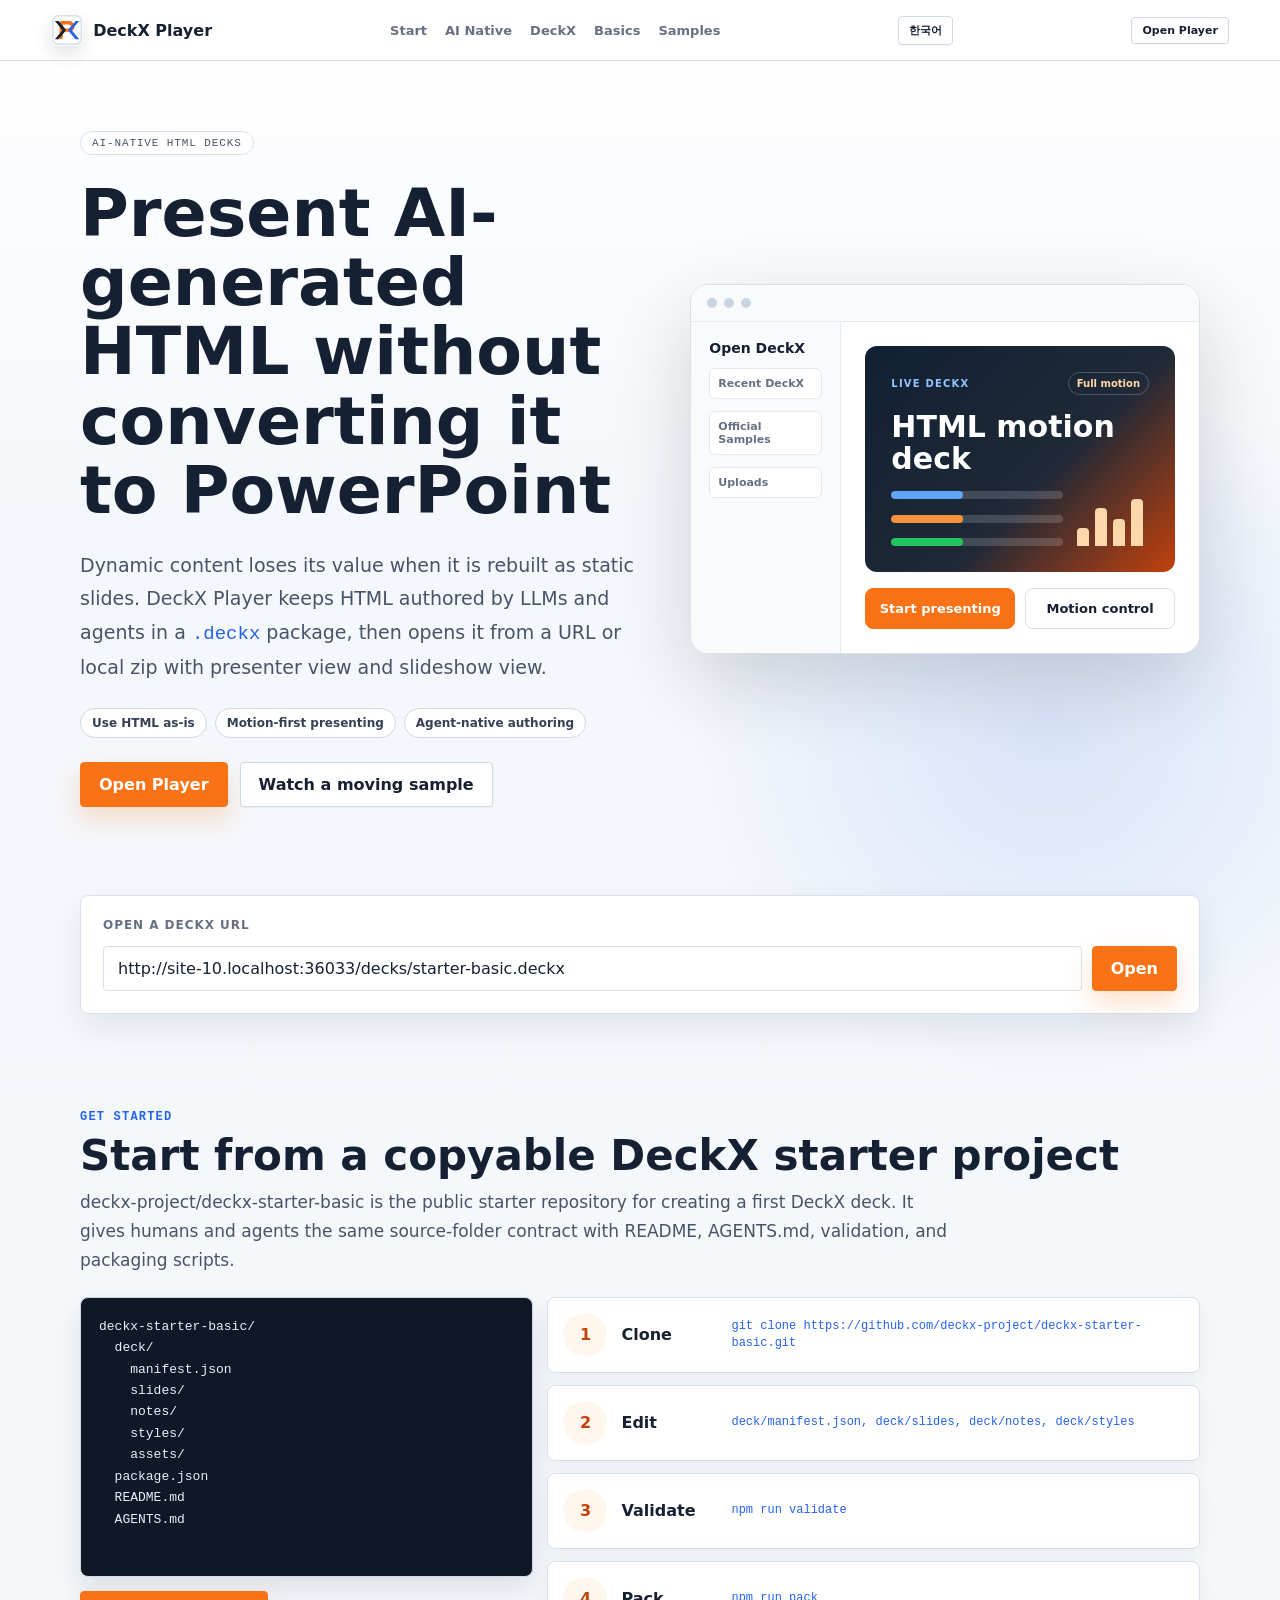
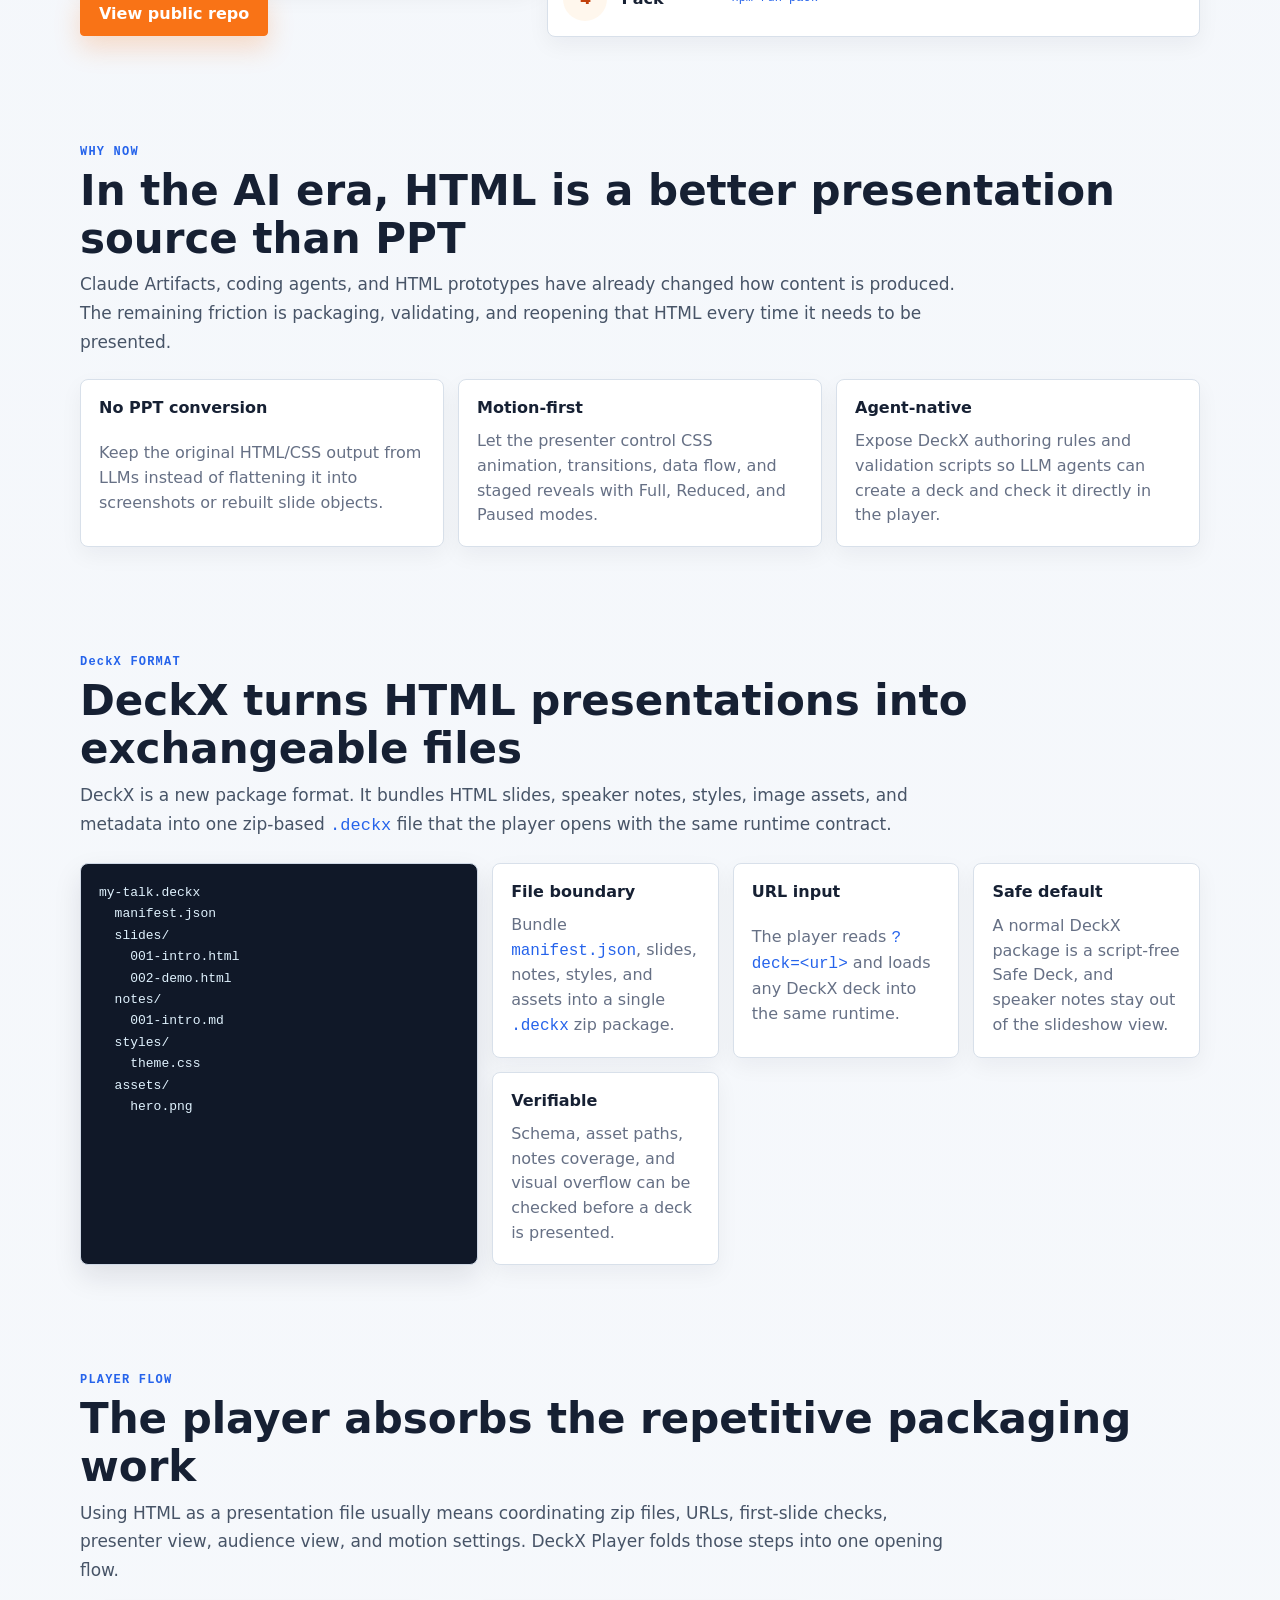
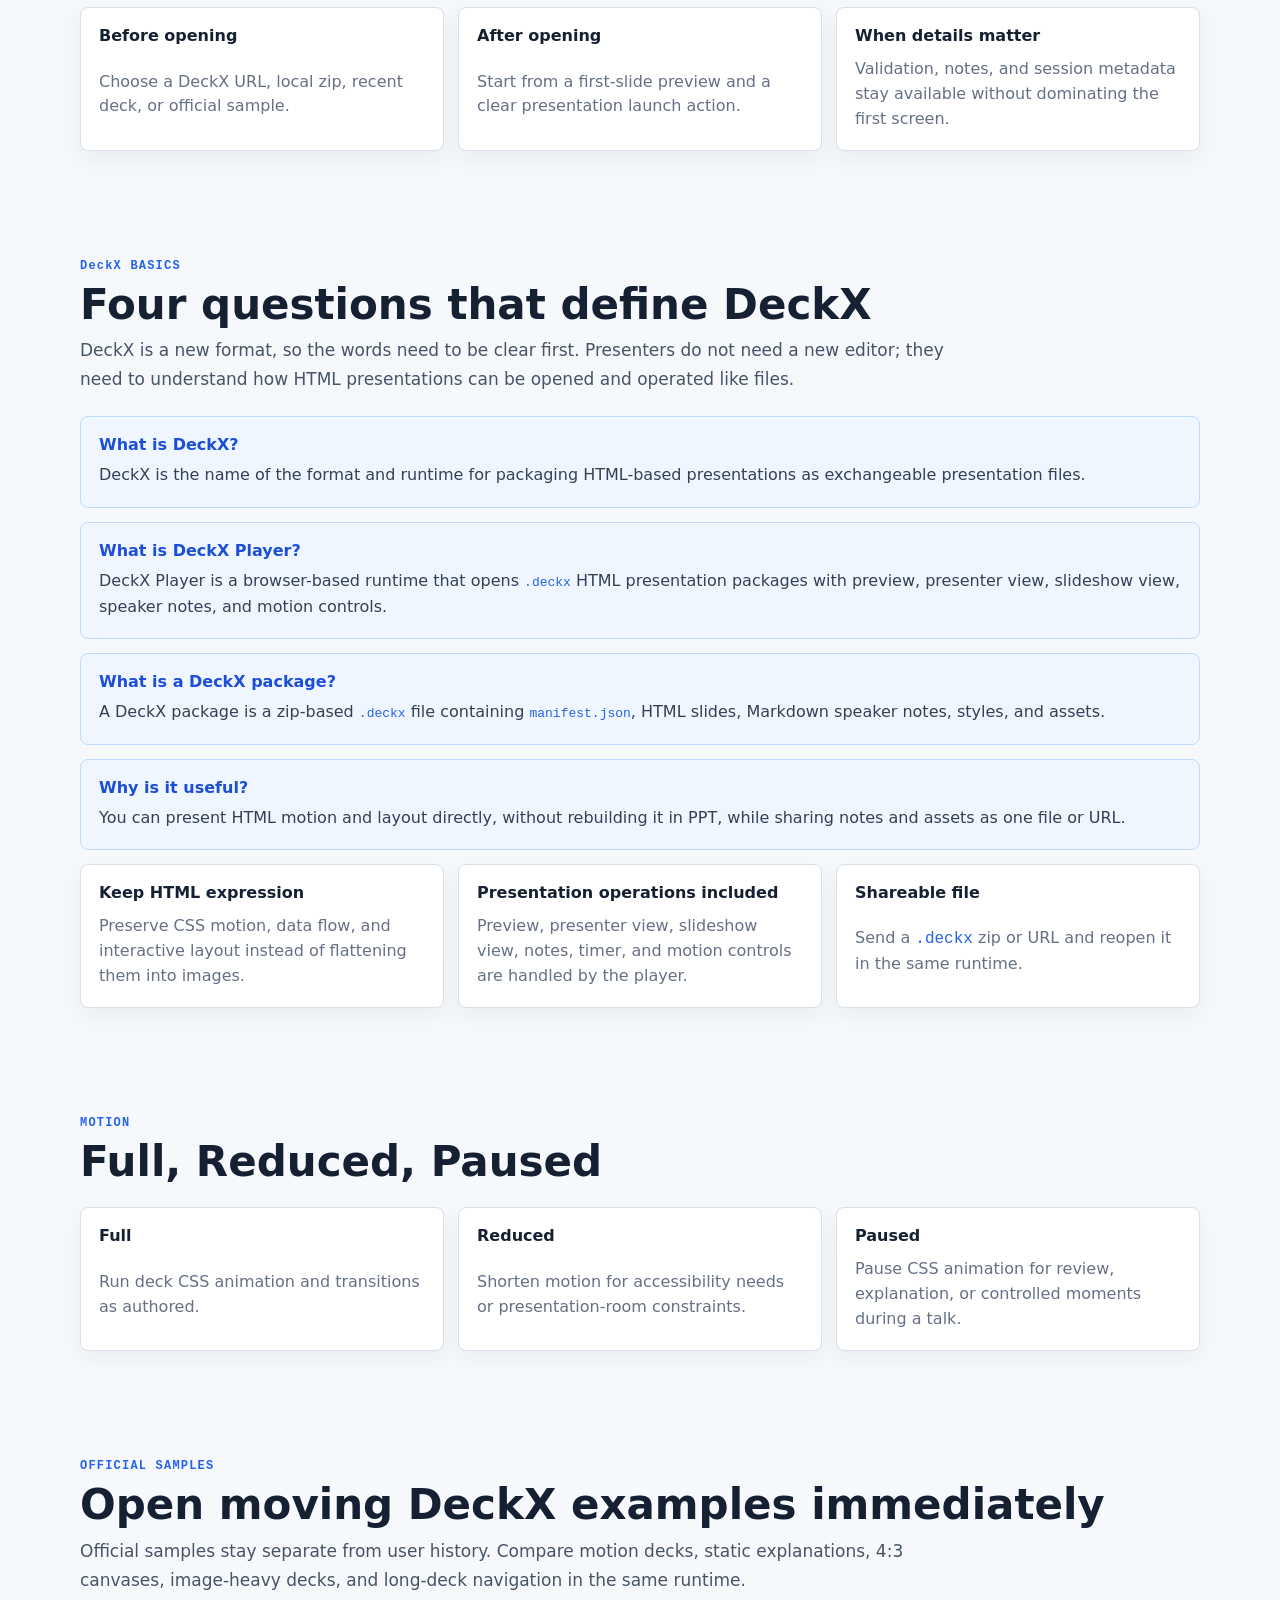
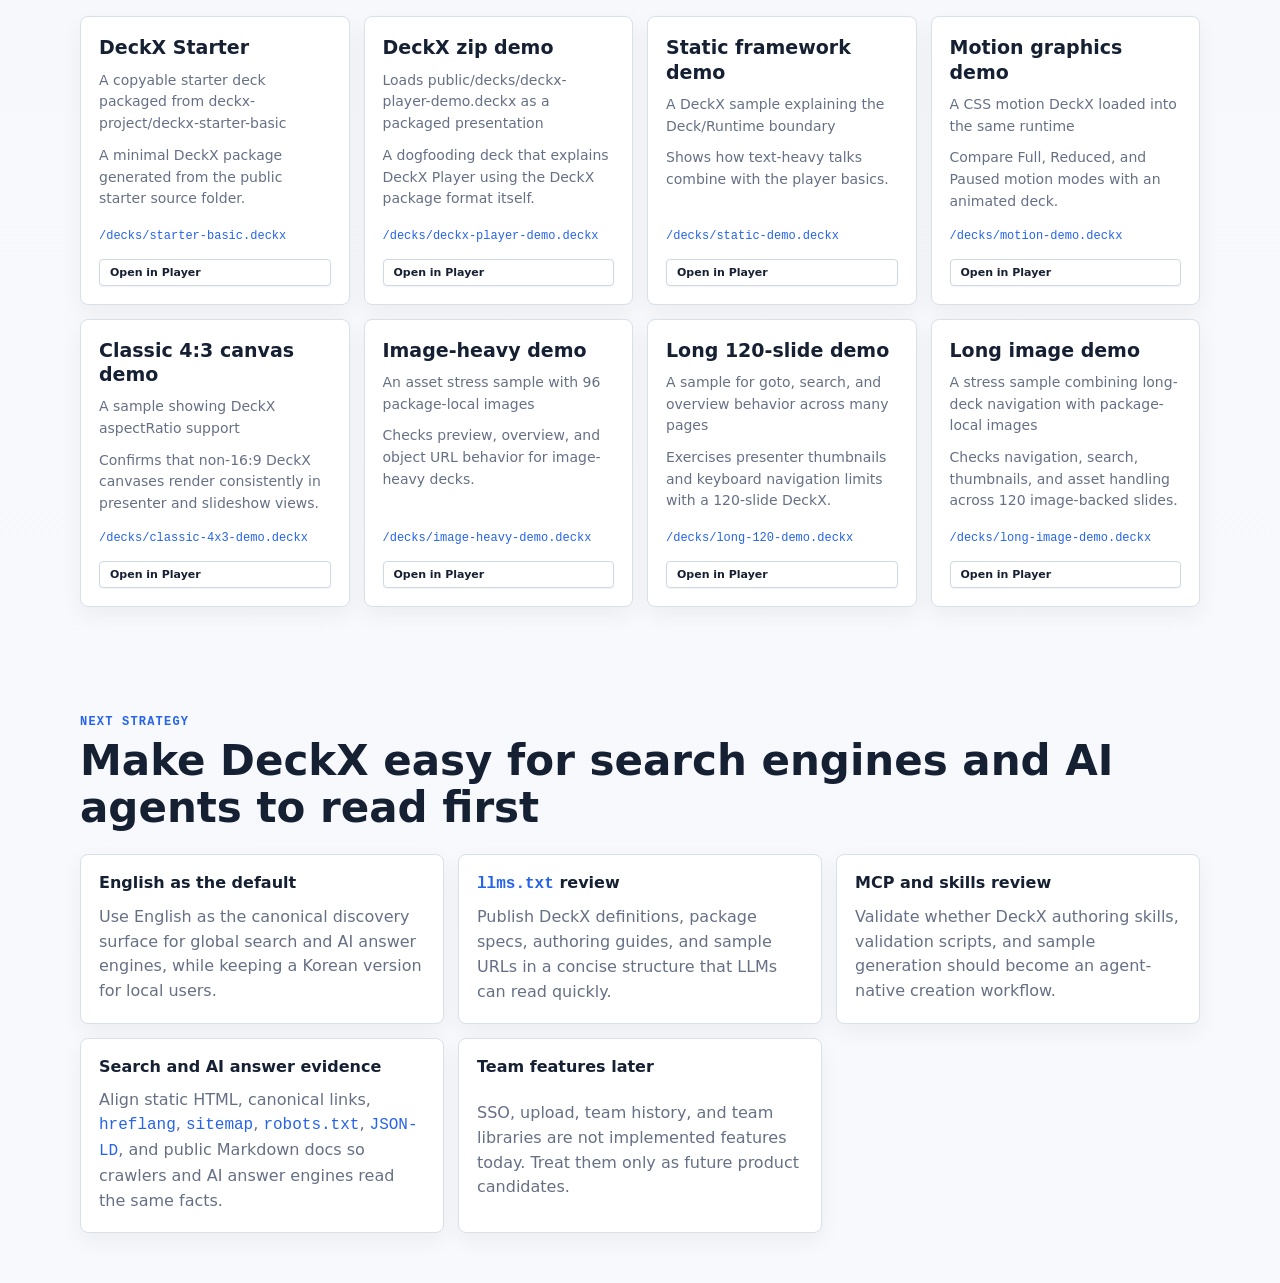
==== commit bf787455: "Deploy DeckX Player 63695ce" ====
--- a/ko/index.html
+++ b/ko/index.html
@@ -141,8 +141,8 @@
         ]
       }
     </script>
-    <script type="module" crossorigin src="/assets/main-BMwE9GVo.js"></script>
-    <link rel="stylesheet" crossorigin href="/assets/main-BU6TOi8j.css">
+    <script type="module" crossorigin src="/assets/main-BREPVVl3.js"></script>
+    <link rel="stylesheet" crossorigin href="/assets/main-DJ-JjJON.css">
   </head>
   <body data-page="project">
     <div id="app">
--- a/assets/main-DJ-JjJON.css
+++ b/assets/main-DJ-JjJON.css
@@ -0,0 +1 @@
+:root{--bg: #0a0a0a;--bg-2: #141414;--bg-3: #1f1f1f;--line: #2b2b2b;--fg: #f5f5f5;--muted: #8d8d8d;--accent: #fb923c;--danger: #f87171;--success: #22c55e}*{box-sizing:border-box}html,body,#app{width:100%;height:100%;margin:0}body{overflow:auto;background:var(--bg);color:var(--fg);font-family:Inter,ui-sans-serif,system-ui,-apple-system,BlinkMacSystemFont,Segoe UI,sans-serif;-webkit-font-smoothing:antialiased}body[data-page=project],body[data-page=player][data-mode=landing]{background:#f6f8fb;color:#162033}button{font:inherit}body[data-mode=presenter],body[data-mode=slideshow]{overflow:hidden;background:var(--bg);color:var(--fg)}.mono{font-family:SFMono-Regular,Consolas,Liberation Mono,Menlo,monospace}.muted{color:var(--muted)}.badge{display:inline-flex;align-items:center;border:1px solid var(--line);border-radius:999px;padding:5px 11px;color:var(--muted);font-size:11px;letter-spacing:.08em}.btn,.tool-btn{border:1px solid var(--line);border-radius:4px;background:var(--bg-2);color:var(--fg);cursor:pointer;padding:12px 18px;font-weight:650;text-decoration:none;transition:border-color .15s ease,color .15s ease,background .15s ease}.btn:hover,.tool-btn:hover{border-color:var(--accent);color:var(--accent)}.btn.primary{border-color:var(--accent);background:var(--accent);color:#1a0a00}.btn.primary:hover{background:#fdba74;color:#1a0a00}.btn.compact{padding:6px 10px;font-size:11px}.tool-btn{padding:7px 10px;font-size:12px}.tool-btn.danger:hover{border-color:var(--danger);color:var(--danger)}.player-console{display:grid;min-height:100%;grid-template-rows:auto 1fr;gap:12px;background:linear-gradient(180deg,rgba(34,197,94,.08),transparent 360px),var(--bg);padding:14px}.player-console-header,.player-panel{border:1px solid var(--line);border-radius:6px;background:#141414eb}.player-console-header{display:flex;min-height:86px;align-items:center;justify-content:space-between;gap:18px;padding:14px 18px}.player-title-group,.player-header-actions{display:flex;align-items:center;gap:12px;min-width:0}.locale-switch{display:inline-flex;flex:0 0 auto;overflow:hidden;border:1px solid var(--line);border-radius:6px}.locale-link{display:inline-flex;min-width:36px;min-height:34px;align-items:center;justify-content:center;padding:0 9px;color:var(--muted);font-size:12px;font-weight:800;letter-spacing:0;text-decoration:none}.locale-link+.locale-link{border-left:1px solid var(--line)}.locale-link.active{background:var(--accent);color:#04120b}.locale-link:focus-visible{outline:2px solid rgba(34,197,94,.55);outline-offset:-2px}.brand-icon{display:block;width:32px;height:32px;flex:0 0 auto;border-radius:8px;box-shadow:0 8px 18px #1018281f}.player-brand-icon{width:42px;height:42px;border-radius:12px}.player-title-group h1,.player-panel-heading h2{margin:0;letter-spacing:0}.player-title-group h1{font-size:25px;line-height:1.15}.player-title-group p{margin:3px 0 0;overflow:hidden;color:var(--muted);font-size:13px;text-overflow:ellipsis;white-space:nowrap}.player-console-grid{display:grid;min-height:0;grid-template-columns:minmax(250px,.76fr) minmax(440px,1.48fr) minmax(292px,.92fr);align-items:start;gap:12px}.player-console-grid-empty{grid-template-columns:minmax(300px,.82fr) minmax(0,1.7fr)}.player-panel{min-width:0;padding:16px}.player-open-panel,.player-preview-panel,.player-run-panel,.player-guidance-panel{display:grid;align-content:start;gap:14px}.player-preview-panel{grid-template-rows:auto auto auto}.player-panel-heading{display:grid;gap:5px}.player-panel-heading.split{display:flex;align-items:start;justify-content:space-between;gap:16px}.player-panel-heading span,.player-subhead{color:var(--muted);font-size:10px;font-weight:850;letter-spacing:.12em}.player-panel-heading h2{font-size:18px;line-height:1.25;word-break:keep-all}.player-count{flex:0 0 auto;border:1px solid var(--line);border-radius:4px;padding:5px 7px}.player-deckx-form{display:grid;gap:8px}.player-deckx-form label{color:var(--muted);font-size:11px;font-weight:850;letter-spacing:.08em;text-transform:uppercase}.player-input-row{display:grid;grid-template-columns:minmax(0,1fr) auto;gap:8px}.player-deckx-form input{min-width:0;border:1px solid var(--line);border-radius:4px;background:#0f0f0f;color:var(--fg);padding:9px 10px;font:inherit;font-size:13px}.player-deckx-form input:focus{border-color:var(--accent);outline:0}.player-file-open,.player-history-list,.player-demo-list{display:grid;gap:8px}.player-source-menu{display:grid;min-width:0}.player-source-menu-summary{display:none;align-items:center;gap:10px;border:1px solid var(--line);border-radius:6px;background:#fff;color:#162033;cursor:pointer;padding:12px;font-size:14px;font-weight:850;list-style:none}.player-source-menu-summary::-webkit-details-marker{display:none}.hamburger-lines{position:relative;display:inline-block;width:18px;height:12px;border-top:2px solid currentColor;border-bottom:2px solid currentColor}.hamburger-lines:after{position:absolute;top:3px;left:0;width:18px;border-top:2px solid currentColor;content:""}.player-source-menu-body{display:grid;gap:14px}.player-file-open .btn{width:100%;padding:10px 12px}.player-trusted-runtime{display:grid;gap:8px}.trusted-runtime-row{display:flex;align-items:center;gap:8px;color:var(--fg);font-size:13px;font-weight:800}.trusted-runtime-row input{width:16px;height:16px;accent-color:var(--accent)}.visually-hidden{position:absolute;width:1px;height:1px;overflow:hidden;clip:rect(0 0 0 0);clip-path:inset(50%);white-space:nowrap}.player-empty-copy{margin:0;color:var(--muted);font-size:12px;line-height:1.5}.player-history-option,.player-demo-option{display:grid;gap:4px;border:1px solid var(--line);border-radius:5px;background:#101010;color:var(--fg);padding:11px 12px;text-decoration:none;transition:border-color .15s ease,background .15s ease}.player-history-option:hover,.player-demo-option:hover,.player-demo-option.active{border-color:var(--accent)}.player-history-option.as-button{width:100%;font:inherit;text-align:left}.player-demo-option.active{background:#1b1b1b}.player-history-option span,.player-demo-option span{display:flex;align-items:center;gap:7px;font-size:13px;font-weight:800}.player-demo-option em{border:1px solid rgba(251,146,60,.58);border-radius:3px;color:var(--accent);padding:1px 4px;font-size:9px;font-style:normal;letter-spacing:.08em}.player-history-option small,.player-demo-option small{color:var(--muted);font-size:12px;line-height:1.45}.player-preview-stage{position:relative;aspect-ratio:16 / 9;min-height:0;overflow:hidden;border:1px solid #343434;border-radius:5px;background:#050505}.player-preview-wrap{--bg: #0a0a0a;--bg-2: #141414;--bg-3: #1f1f1f;--line: #2b2b2b;--fg: #f5f5f5;--muted: #8d8d8d;width:100%;height:100%}.player-preview-stage .slide{box-shadow:0 18px 50px #00000047}.player-meta-strip{display:grid;grid-template-columns:repeat(4,minmax(0,1fr));gap:8px}.player-meta-strip span{min-width:0;overflow:hidden;border:1px solid var(--line);border-radius:4px;background:#101010;color:var(--muted);padding:8px 9px;text-overflow:ellipsis;white-space:nowrap;font-size:12px}.player-meta-strip strong{color:var(--fg)}.player-empty-stage{display:grid;min-height:310px;align-content:center;gap:10px;border:1px dashed #3c3c3c;border-radius:6px;background:linear-gradient(135deg,rgba(251,146,60,.08),transparent 42%),#070707;padding:28px}.player-empty-stage strong{max-width:620px;font-size:28px;line-height:1.18;word-break:keep-all}.player-empty-stage span{max-width:680px;color:#cfcfcf;line-height:1.7}.player-flow-list{display:grid;grid-template-columns:repeat(3,minmax(0,1fr));gap:10px;margin:0;padding:0;list-style:none}.player-flow-list li{display:grid;gap:6px;border:1px solid var(--line);border-radius:5px;background:#101010;padding:13px}.player-flow-list strong{color:var(--fg);font-size:13px}.player-flow-list span{color:var(--muted);font-size:12px;line-height:1.5}.player-login-teaser{display:grid;gap:6px;border:1px solid #bfdbfe;border-radius:8px;background:#eff6ff;color:#1d4ed8;padding:14px 16px}.player-login-teaser strong{color:#1e3a8a;font-size:13px}.player-login-teaser span{color:#1d4ed8;font-size:12px;line-height:1.55}.player-action-bar{display:grid;grid-template-columns:1.1fr 1fr 1fr 1.45fr;gap:8px}.player-action-bar .btn{min-width:0;padding:10px 8px;text-align:center}.player-start-button{width:100%;min-height:64px;font-size:18px}.player-secondary-actions{display:grid;grid-template-columns:repeat(2,minmax(0,1fr));gap:8px}.player-secondary-actions .btn{padding:10px 8px}.player-settings-detail,.player-deckx-details{display:grid;border:1px solid var(--line);border-radius:5px;background:#101010}.player-settings-detail summary,.player-deckx-details summary{cursor:pointer;padding:12px;color:var(--fg);font-size:13px;font-weight:800}.player-settings-detail .player-motion-block,.player-deckx-details .player-detail-list,.player-deckx-details .player-issue-list,.player-deckx-details .player-empty-copy{margin:0 12px 12px}.player-detail-list{display:grid;gap:8px}.player-detail-row{display:grid;grid-template-columns:92px minmax(0,1fr);gap:10px;border-top:1px solid var(--line);padding-top:8px}.player-detail-row:first-child{border-top:0;padding-top:0}.player-detail-row dt{color:var(--muted);font-size:10px}.player-detail-row dd{min-width:0;margin:0;overflow:hidden;color:#d6d6d6;font-size:12px;text-overflow:ellipsis;white-space:nowrap}.player-status-list{display:grid;gap:8px;margin:0}.player-status-row{display:grid;grid-template-columns:86px minmax(0,1fr);align-items:center;gap:10px;border:1px solid var(--line);border-left-width:3px;border-radius:5px;background:#101010;padding:9px 10px}.player-status-row[data-tone=ok]{border-left-color:var(--success)}.player-status-row[data-tone=warn]{border-left-color:var(--accent)}.player-status-row[data-tone=danger]{border-left-color:var(--danger)}.player-status-row dt{color:var(--muted);font-size:10px}.player-status-row dd{display:grid;min-width:0;gap:3px;margin:0}.player-status-row strong{overflow:hidden;font-size:13px;text-overflow:ellipsis;white-space:nowrap}.player-status-row span{overflow:hidden;color:var(--muted);font-size:11px;text-overflow:ellipsis;white-space:nowrap}.player-motion-block{display:grid;gap:8px}.player-motion-segment{display:grid;overflow:hidden;grid-template-columns:repeat(3,minmax(0,1fr));border:1px solid var(--line);border-radius:5px;background:#101010}.motion-mode{min-width:0;border:0;border-right:1px solid var(--line);background:transparent;color:var(--muted);cursor:pointer;padding:9px 8px;font-size:12px;font-weight:800}.motion-mode:last-child{border-right:0}.motion-mode:hover,.motion-mode.active{background:var(--accent);color:#1a0a00}.player-issue-list{display:grid;gap:8px}.player-issue-list p{margin:0;color:var(--muted);font-size:12px;line-height:1.5}.player-issue{display:grid;gap:3px;border:1px solid var(--line);border-radius:5px;background:#101010;padding:9px 10px}.player-issue[data-severity=error]{border-color:#f8717194}.player-issue strong{color:var(--fg);font-size:12px}.player-issue span{color:var(--muted);font-size:11px;line-height:1.45}.project-landing,.player-console{--bg: #f6f8fb;--bg-2: #ffffff;--bg-3: #eef2f7;--line: #d8e0ea;--fg: #162033;--muted: #667085;--accent: #f97316;--accent-soft: #fff3e8;--link: #2563eb;--success: #16a34a;--danger: #dc2626;color:var(--fg)}.project-landing .badge,.player-console .badge{border-color:#d9e2ec;background:#fff;color:#475467}.project-landing .btn,.player-console .btn{border-color:#cfd8e5;background:#fff;color:#172033;box-shadow:0 1px 2px #1018280d}.project-landing .btn:hover,.player-console .btn:hover{border-color:#f97316;color:#c2410c;background:#fff7ed}.project-landing .btn.primary,.player-console .btn.primary{border-color:#f97316;background:#f97316;color:#fff;box-shadow:0 12px 26px #f9731638}.project-landing .btn.primary:hover,.player-console .btn.primary:hover{background:#ea580c;color:#fff}.player-console{background:radial-gradient(circle at 82% 0%,rgba(37,99,235,.11),transparent 360px),linear-gradient(180deg,#fff,#f6f8fb 380px)}.player-console-header,.player-panel{border-color:#d8e0ea;background:#fffffff0;box-shadow:0 12px 32px #10182812}.player-title-group p,.player-panel-heading span,.player-subhead,.player-empty-copy,.player-history-option small,.player-demo-option small,.player-flow-list span,.player-detail-row dt,.player-detail-row dd,.player-issue-list p,.player-issue span{color:#667085}.player-panel-heading h2,.player-title-group h1,.player-empty-stage strong,.player-flow-list strong,.player-demo-option span,.player-history-option span,.player-issue strong{color:#162033}.player-deckx-form input{border-color:#cfd8e5;background:#fff;color:#162033}.player-file-open .btn,.player-history-option,.player-demo-option,.player-flow-list li,.player-settings-detail,.player-deckx-details,.player-detail-row,.player-issue{border-color:#d8e0ea;background:#fff}.player-history-option:hover,.player-demo-option:hover,.player-demo-option.active{border-color:#f97316;background:#fff7ed}.player-demo-option em{border-color:#2563eb47;background:#eff6ff;color:#2563eb}.player-preview-stage{border-color:#cfd8e5;background:#111827}.player-meta-strip span{border-color:#d8e0ea;background:#fff;color:#667085}.player-meta-strip strong{color:#162033}.player-empty-stage{border-color:#cfd8e5;background:linear-gradient(135deg,rgba(37,99,235,.08),transparent 48%),linear-gradient(180deg,#fff,#f8fafc)}.player-empty-stage span{color:#475467}.player-start-button{color:#fff}.player-settings-detail summary,.player-deckx-details summary{color:#162033}.player-motion-segment{border-color:#d8e0ea;background:#f8fafc}.motion-mode{border-right-color:#d8e0ea;color:#667085}.motion-mode:hover,.motion-mode.active{background:#f97316;color:#fff}.project-landing{min-height:100%;background:radial-gradient(circle at 82% 12%,rgba(37,99,235,.13),transparent 360px),linear-gradient(180deg,#fff 0,#f4f7fb 520px,#f7f9fc);color:var(--fg)}.project-nav{position:sticky;top:0;z-index:10;display:flex;align-items:center;justify-content:space-between;border-bottom:1px solid rgba(216,224,234,.92);background:#ffffffd6;padding:14px clamp(20px,4vw,58px);-webkit-backdrop-filter:blur(16px);backdrop-filter:blur(16px)}.project-mark{display:inline-flex;align-items:center;gap:10px;color:var(--fg);font-weight:850;text-decoration:none}.project-nav-links{display:flex;align-items:center;gap:18px}.project-nav-links a{color:#667085;font-size:13px;font-weight:750;text-decoration:none}.project-nav-links a:hover{color:#2563eb}.project-hero,.project-section{width:min(1120px,calc(100% - 40px));margin:0 auto}.project-hero{display:grid;min-height:590px;grid-template-columns:minmax(0,1fr) minmax(430px,.9fr);align-items:center;gap:44px;padding:70px 0 34px}.project-hero-copy{display:grid;gap:24px}.project-hero-copy .badge{justify-self:start}.project-hero h1{max-width:860px;margin:0;font-size:clamp(42px,5.2vw,70px);line-height:1.04;letter-spacing:0;word-break:keep-all}.project-hero p{max-width:760px;margin:0;color:#475467;font-size:19px;line-height:1.75}.project-hero-points{display:flex;flex-wrap:wrap;gap:8px}.project-hero-points span{border:1px solid #cfd8e5;border-radius:999px;background:#fff;color:#344054;padding:7px 11px;font-size:12px;font-weight:800}.project-hero code,.project-open code,.project-section code{color:#2563eb}.project-actions{display:flex;flex-wrap:wrap;gap:12px}.project-open{display:grid;gap:14px;border:1px solid var(--line);border-radius:8px;background:#fff;padding:22px;box-shadow:0 14px 34px #10182814}.project-open-section{padding-top:8px}.project-open label{color:var(--muted);font-size:12px;font-weight:800;letter-spacing:.08em;text-transform:uppercase}.project-open-row{display:grid;grid-template-columns:1fr auto;gap:10px}.project-open input{min-width:0;border:1px solid var(--line);border-radius:4px;background:#fff;color:var(--fg);padding:12px 14px;font:inherit}.project-product-preview{overflow:hidden;border:1px solid #d8e0ea;border-radius:18px;background:#fff;box-shadow:0 28px 80px #10182829}.preview-chrome{display:flex;gap:7px;border-bottom:1px solid #e5ebf2;background:#f8fafc;padding:13px 16px}.preview-chrome span{width:10px;height:10px;border-radius:999px;background:#cbd5e1}.preview-layout{display:grid;grid-template-columns:150px minmax(0,1fr);min-height:330px}.preview-layout aside{display:grid;align-content:start;gap:12px;border-right:1px solid #e5ebf2;background:#f8fafc;padding:18px}.preview-layout aside strong{color:#162033;font-size:14px}.preview-layout aside span{border:1px solid #e2e8f0;border-radius:6px;background:#fff;color:#667085;padding:8px;font-size:11px;font-weight:750}.preview-layout section{display:grid;align-content:center;gap:16px;padding:24px}.preview-slide{display:grid;min-height:185px;align-content:space-between;gap:16px;border-radius:12px;background:linear-gradient(135deg,#102033,#1f2937 58%,#c2410c);color:#fff;padding:26px}.preview-status-row{display:flex;align-items:center;justify-content:space-between;gap:12px}.preview-slide small{color:#93c5fd;font-size:10px;font-weight:850;letter-spacing:.12em}.preview-slide em{border:1px solid rgba(255,255,255,.22);border-radius:999px;color:#fed7aa;padding:5px 8px;font-size:10px;font-style:normal;font-weight:850}.preview-slide strong{max-width:240px;font-size:30px;line-height:1.05}.preview-motion-scene{display:grid;grid-template-columns:minmax(0,1fr) 72px;align-items:end;gap:14px}.preview-flow-line{position:relative;overflow:hidden;height:8px;border-radius:999px;background:#ffffff29}.preview-flow-line:after{position:absolute;inset:0;width:42%;border-radius:inherit;background:#60a5fa;content:"";animation:preview-flow 2.4s ease-in-out infinite}.preview-flow-line:nth-child(2):after{animation-delay:.32s;background:#fb923c}.preview-flow-line:nth-child(3):after{animation-delay:.64s;background:#22c55e}.preview-metric-bars{display:flex;height:56px;align-items:end;gap:6px;grid-column:2;grid-row:1 / span 3}.preview-metric-bars span{width:12px;border-radius:4px 4px 0 0;background:#fed7aa;animation:preview-bars 1.8s ease-in-out infinite}.preview-metric-bars span:nth-child(1){height:32%}.preview-metric-bars span:nth-child(2){height:68%;animation-delay:.16s}.preview-metric-bars span:nth-child(3){height:48%;animation-delay:.32s}.preview-metric-bars span:nth-child(4){height:84%;animation-delay:.48s}.preview-actions{display:grid;grid-template-columns:1fr 1fr;gap:10px}.preview-actions span{border:1px solid #d8e0ea;border-radius:8px;background:#fff;padding:12px;color:#162033;text-align:center;font-size:13px;font-weight:800}.preview-actions span:first-child{border-color:#f97316;background:#f97316;color:#fff}.project-section{padding:54px 0}.section-heading{display:grid;gap:8px;margin-bottom:22px}.section-heading p{margin:0;color:#2563eb;font-size:12px;font-weight:850;letter-spacing:.1em}.section-heading h2{margin:0;font-size:clamp(28px,4vw,42px);line-height:1.14;letter-spacing:0}.section-lead{max-width:880px;color:#475467;font-size:17px;line-height:1.7}.project-format-grid{display:grid;grid-template-columns:minmax(280px,.72fr) minmax(0,1.28fr);align-items:stretch;gap:14px}.project-start-section{padding-top:42px}.project-start-layout{display:grid;grid-template-columns:minmax(310px,.82fr) minmax(0,1.18fr);align-items:stretch;gap:14px}.project-start-copy{display:grid;align-content:start;gap:14px}.project-start-copy .deckx-tree{min-height:280px}.project-start-steps{display:grid;gap:12px;margin:0;padding:0;list-style:none}.project-start-steps li{display:grid;grid-template-columns:44px 96px minmax(0,1fr);align-items:center;gap:14px;border:1px solid var(--line);border-radius:8px;background:#fff;padding:15px;box-shadow:0 8px 22px #1018280d}.project-start-steps span{display:grid;width:44px;height:44px;place-items:center;border-radius:999px;background:#fff7ed;color:#c2410c;font-weight:850}.project-start-steps strong{color:var(--fg);font-size:16px}.project-start-steps code{color:#2563eb;font-family:SFMono-Regular,Consolas,Liberation Mono,Menlo,monospace;font-size:12px;line-height:1.4;overflow-wrap:anywhere;white-space:normal}.deckx-tree{min-width:0;margin:0;border:1px solid #cfd8e5;border-radius:8px;background:#101828;color:#e0f2fe;padding:18px;box-shadow:0 12px 28px #1018281a;white-space:pre-wrap}.deckx-tree code{color:inherit;font-family:SFMono-Regular,Consolas,Liberation Mono,Menlo,monospace;font-size:13px;line-height:1.65}.format-cards{grid-template-columns:repeat(2,minmax(0,1fr))}.project-answer-block{display:grid;gap:8px;margin-bottom:14px;border:1px solid #bfdbfe;border-radius:8px;background:#eff6ff;padding:18px}.project-answer-block strong{color:#1d4ed8;font-size:16px}.project-answer-block span{color:#344054;line-height:1.65}.info-grid,.project-demo-grid{display:grid;gap:14px}.info-grid{grid-template-columns:repeat(3,1fr)}.project-demo-grid{grid-template-columns:repeat(4,1fr)}.info-grid article,.project-demo-card{border:1px solid var(--line);border-radius:8px;background:var(--bg-2);padding:18px;box-shadow:0 8px 22px #1018280d}.info-grid article{display:grid;gap:12px}.info-grid strong,.project-demo-card h3{color:var(--fg)}.info-grid span,.project-demo-card p,.project-demo-card span{color:#667085;line-height:1.55}.info-grid code{color:#2563eb;font-family:SFMono-Regular,Consolas,Liberation Mono,Menlo,monospace}.project-demo-card{display:grid;min-height:260px;grid-template-rows:1fr auto auto;gap:16px}.project-demo-card h3{margin:0 0 10px;font-size:19px;line-height:1.28}.project-demo-card p,.project-demo-card span{margin:0;font-size:14px}.project-demo-card span{display:block;margin-top:10px;color:var(--muted)}.project-demo-card code{overflow:hidden;color:#2563eb;font-size:12px;text-overflow:ellipsis;white-space:nowrap}.deckx-url-form{display:grid;width:min(760px,100%);grid-template-columns:1fr auto;gap:10px}.deckx-url-form input{min-width:0;border:1px solid var(--line);border-radius:4px;background:var(--bg-2);color:var(--fg);padding:12px 14px;font:inherit}.deckx-url-form input:focus{border-color:var(--accent);outline:0}.deckx-url-status{grid-column:1 / -1;color:var(--danger);font-size:12px;text-align:left}kbd{display:inline-block;min-width:24px;margin-right:5px;border:1px solid var(--line);border-radius:3px;background:var(--bg-2);color:var(--fg);padding:2px 6px;text-align:center;font-size:11px}.system-message{display:grid;height:100%;place-items:center;color:var(--muted)}.load-error{display:grid;max-width:620px;gap:14px;text-align:center}.load-error strong{color:var(--danger);font-size:20px}.load-error span{line-height:1.5}.load-error .btn{justify-self:center;text-decoration:none}@keyframes preview-flow{0%{transform:translate(-110%)}55%,to{transform:translate(245%)}}@keyframes preview-bars{0%,to{transform:scaleY(.72)}50%{transform:scaleY(1)}}body[data-motion=paused] *{animation-play-state:paused!important}body[data-motion=reduced] *{animation-duration:1ms!important;animation-iteration-count:1!important;transition-duration:1ms!important}@media(max-width:640px){.player-console{min-height:100dvh;gap:8px;padding:8px}.player-console-header,.player-title-group,.player-header-actions{align-items:stretch;flex-direction:column}.player-console-header{min-height:0;padding:10px}.player-title-group{display:grid;grid-template-columns:auto minmax(0,1fr)}.player-title-group .badge,.player-title-group p{display:none}.player-title-group h1{font-size:19px}.player-brand-icon{width:34px;height:34px;border-radius:10px}.player-console-grid,.player-input-row,.player-meta-strip,.player-action-bar,.player-secondary-actions,.player-flow-list,.project-open-row,.project-start-layout,.project-start-steps li,.project-format-grid,.info-grid,.project-demo-grid{grid-template-columns:1fr}.player-console-grid{display:grid;align-content:start;grid-auto-rows:max-content;gap:8px}.player-console-grid-loaded .player-preview-panel{order:1}.player-console-grid-loaded .player-run-panel{order:2}.player-console-grid-loaded .player-open-panel{order:3}.player-panel{border-radius:8px;padding:12px}.player-open-panel{align-content:start;padding:0;border:0;background:transparent;box-shadow:none}.player-source-menu-summary{display:flex}.player-source-menu[open] .player-source-menu-summary{border-color:#f97316;border-radius:8px 8px 0 0;background:#fff7ed;color:#c2410c}.player-source-menu-body{border:1px solid #d8e0ea;border-top:0;border-radius:0 0 8px 8px;background:#fff;padding:12px}.player-source-menu:not([open]) .player-source-menu-body{display:none}.player-console-grid-empty .player-open-panel{order:1}.player-console-grid-empty .player-guidance-panel{order:2}.player-console-grid-empty .player-source-menu{overflow:hidden;border:1px solid #d8e0ea;border-radius:8px;background:#fff}.player-console-grid-empty .player-source-menu-summary{border:0}.player-console-grid-empty .player-source-menu[open] .player-source-menu-summary{border-bottom:1px solid #d8e0ea;border-radius:0}.player-console-grid-empty .player-source-menu-body{border:0;border-radius:0}.player-preview-panel{gap:10px;grid-template-rows:auto auto}.player-panel-heading.split{align-items:center}.player-panel-heading h2{font-size:16px}.player-count{font-size:10px}.player-preview-stage{aspect-ratio:16 / 9;min-height:0}.player-meta-strip,.player-settings-detail,.player-deckx-details{display:none}.player-run-panel{gap:8px}.player-run-panel .player-panel-heading{display:none}.player-start-button{min-height:56px;font-size:18px}.player-secondary-actions .btn{padding:11px 8px}.player-guidance-panel{gap:10px}.player-empty-stage{min-height:210px;padding:20px}.player-status-row{grid-template-columns:72px minmax(0,1fr)}.player-detail-row{grid-template-columns:76px minmax(0,1fr)}.player-empty-stage strong{font-size:22px}.project-nav{padding:12px 20px}.project-hero,.project-section{width:min(100% - 32px,1120px)}.project-hero{min-height:auto;grid-template-columns:1fr;gap:28px;padding:30px 0 16px}.project-hero-copy{gap:18px}.project-hero h1{font-size:38px;line-height:1.08}.project-hero p{font-size:17px;line-height:1.7}.project-nav-links{display:none}.preview-chrome{padding:10px 16px}.preview-layout{grid-template-columns:1fr;min-height:auto}.preview-layout aside{display:none}.preview-layout section{gap:12px;padding:12px}.preview-slide{min-height:150px;padding:18px}.preview-slide strong{font-size:25px}.project-open-section{padding-top:0}.format-cards{grid-template-columns:1fr}}@media(min-width:641px)and (max-width:1040px){.player-console-grid{grid-template-columns:1fr}.player-preview-panel{grid-template-rows:auto auto auto}.project-hero{grid-template-columns:1fr}.project-format-grid,.project-start-layout,.info-grid,.project-demo-grid{grid-template-columns:repeat(2,1fr)}}.slide-wrap{position:relative;width:100%;height:100%;overflow:hidden}.slide-scaler{position:absolute;transform-origin:top left}.slide{position:relative;display:flex;width:var(--slide-width, 1280px);height:var(--slide-height, 720px);flex-direction:column;justify-content:center;overflow:hidden;background:var(--bg);color:var(--fg);padding:86px 118px}.slide-content{max-width:980px}.slide-kicker{margin-bottom:24px;color:var(--accent);font-size:17px;font-weight:700;letter-spacing:.08em;text-transform:uppercase}.slide h2{margin:0 0 26px;font-size:68px;line-height:1.08;letter-spacing:0}.slide h2 em{color:var(--accent);font-style:normal}.slide-body,.slide-body p,.slide-body li{color:#d8d8d8;font-size:28px;line-height:1.52}.slide-body .lead{max-width:850px;color:#d0d0d0}.slide-body ul{margin:18px 0 0;padding:0;list-style:none}.slide-body li{position:relative;border-bottom:1px solid var(--line);padding:14px 0 14px 38px}.slide-body li:before{position:absolute;left:0;color:var(--accent);content:">";font-family:SFMono-Regular,Consolas,monospace}.slide-footer,.slide-page{position:absolute;bottom:28px;color:var(--muted);font-size:14px}.slide-footer{left:34px}.slide-page{right:34px}.slide-end{align-items:center;text-align:center}.presenter{display:grid;height:100%;gap:12px;padding:12px}body[data-mode=presenter][data-runtime-theme=light],body[data-mode=slideshow][data-runtime-theme=light]{--bg: #f6f8fb;--bg-2: #ffffff;--bg-3: #eef2f7;--line: #d8e0ea;--fg: #162033;--muted: #667085;--accent: #f97316;--danger: #dc2626;--success: #16a34a;background:#f6f8fb;color:#162033}body[data-mode=presenter][data-runtime-theme=dark],body[data-mode=slideshow][data-runtime-theme=dark]{--bg: #0a0a0a;--bg-2: #141414;--bg-3: #1f1f1f;--line: #2b2b2b;--fg: #f5f5f5;--muted: #8d8d8d;--accent: #fb923c;--danger: #f87171;--success: #22c55e;background:#0a0a0a;color:#f5f5f5}.topbar{grid-area:topbar;position:relative;z-index:10;display:flex;min-height:74px;flex-direction:column;align-items:stretch;justify-content:center;gap:9px;border:1px solid var(--line);border-radius:6px;background:var(--bg-2);padding:9px 14px}.topbar-main{display:flex;align-items:center;justify-content:space-between;gap:18px}.topbar-group{display:flex;align-items:center;gap:22px}.topbar-group.right{gap:10px;flex-wrap:wrap;justify-content:flex-end}.label{margin-bottom:4px;color:var(--muted);font-size:10px;letter-spacing:.1em}.value{font-size:20px;font-weight:750}.value span{color:var(--muted);font-weight:500}.value.accent{color:var(--accent)}.pace-value{font-size:17px}.pace-value[data-pace=ahead]{color:#38bdf8}.pace-value[data-pace=behind]{color:var(--danger)}.pace-value[data-pace=on-track]{color:var(--success)}.connection{display:inline-flex;align-items:center;gap:6px;color:var(--muted);font-size:11px}.status-dot{width:8px;height:8px;border-radius:999px;background:var(--danger)}.status-dot[data-connected=true]{background:var(--success);box-shadow:0 0 8px var(--success)}.primary-tool{border-color:var(--accent);background:var(--accent);color:#fff}.primary-tool:hover{background:#ea580c;color:#fff}.presenter-tools-menu{position:relative;flex:0 0 auto}.presenter-tools-menu summary{list-style:none}.presenter-tools-menu summary::-webkit-details-marker{display:none}.presenter-tools-panel{position:absolute;z-index:40;top:calc(100% + 8px);right:0;display:grid;width:min(420px,calc(100vw - 24px));gap:8px;border:1px solid var(--line);border-radius:6px;background:var(--bg-2);box-shadow:0 20px 70px #10182838;padding:10px}.tool-menu-control{display:grid;gap:3px;border:1px solid var(--line);border-radius:5px;background:var(--bg-3);color:var(--fg);cursor:pointer;padding:10px 11px;text-align:left}.tool-menu-control:hover{border-color:var(--accent)}.tool-menu-control strong{font-size:13px}.tool-menu-control span{color:var(--muted);font-size:11px;line-height:1.4}.panel{position:relative;min-height:0;overflow:hidden;border:1px solid var(--line);border-radius:6px;background:var(--bg-2)}.panel.current{grid-area:current}.panel.next{grid-area:next}.panel.overview{grid-area:overview;overflow:hidden}.panel.empty-presenter{grid-area:empty;display:grid;place-items:center;color:var(--muted)}.mobile-combo-stage,.mobile-presenter-panel{display:none}.mobile-combo-stage{grid-area:mobile-stage}.mobile-presenter-panel{grid-area:mobile-presenter}.panel.notes{grid-area:notes;overflow-y:auto;padding:42px 22px 22px}.slide-host{width:100%;height:100%}.panel-label{position:absolute;z-index:2;top:9px;left:12px;border-radius:3px;background:var(--bg-2);color:var(--muted);font-size:10px;letter-spacing:.12em}.panel-actions{position:absolute;z-index:3;top:7px;right:10px;display:flex;gap:6px}.mini-btn{border:1px solid var(--line);border-radius:3px;background:var(--bg-3);color:var(--muted);cursor:pointer;padding:3px 7px;font-size:10px}.mini-btn:hover{border-color:var(--accent);color:var(--accent)}.notes-content{color:var(--fg);line-height:1.72}.notes-content strong{color:var(--accent)}.bottombar{grid-area:bottombar;display:grid;min-height:45px;grid-template-columns:minmax(0,1fr) auto auto;align-items:center;gap:14px;border:1px solid var(--line);border-radius:6px;background:var(--bg-2);padding:7px 10px}.nav-dots{display:flex;flex-wrap:wrap;gap:6px}.nav-dots button{width:24px;height:24px;border:1px solid var(--line);border-radius:3px;background:transparent;color:var(--muted);cursor:pointer;font-size:11px}.nav-dots button.active{border-color:var(--accent);background:var(--accent);color:#1a0a00;font-weight:700}.bottom-status{max-width:520px;overflow:hidden;color:var(--muted);font-size:11px;text-overflow:ellipsis;white-space:nowrap}.timer-controls{display:flex;gap:6px}.readiness-detail{border-top:1px solid var(--line);padding-top:8px}.readiness-detail summary{display:flex;min-height:28px;align-items:center;gap:8px;color:var(--fg);cursor:pointer;font-size:12px;font-weight:750;list-style:none}.readiness-detail summary::-webkit-details-marker{display:none}.readiness-summary-chip{border:1px solid var(--line);border-radius:999px;background:var(--bg-3);color:var(--muted);padding:3px 7px;font-size:9px}.readiness-summary-chip[data-readiness-state=ready]{border-color:#16a34a73;color:var(--success)}.readiness-summary-chip[data-readiness-state=blocked]{border-color:#dc262673;color:var(--danger)}.readiness-summary-copy{min-width:0;overflow:hidden;color:var(--muted);font-size:11px;font-weight:500;text-overflow:ellipsis;white-space:nowrap}.readiness-row{display:flex;align-items:center;gap:7px;overflow-x:auto;padding:8px 0 1px}.readiness-item{display:inline-flex;min-height:27px;flex:0 0 auto;align-items:center;gap:6px;border:1px solid var(--line);border-radius:4px;background:var(--bg-3);padding:4px 8px}.readiness-label{color:var(--muted);font-size:9px;letter-spacing:.08em}.readiness-value{color:var(--fg);font-size:10px}.readiness-description{display:none}.readiness-item[data-readiness-state=error],.readiness-item[data-readiness-state=popup-blocked],.readiness-item[data-readiness-state=behind]{border-color:#f87171a6}.readiness-item[data-readiness-state=ok],.readiness-item[data-readiness-state=on-track]{border-color:#22c55e8c}.layout-settings{grid-area:settings;padding:10px;overflow:visible}.preset-picker{display:grid;grid-template-columns:repeat(3,minmax(0,1fr));gap:8px}.preset-card{display:grid;min-height:84px;grid-template-columns:minmax(0,1fr) 80px;grid-template-rows:auto 1fr;gap:4px 10px;border:1px solid var(--line);border-radius:5px;background:var(--bg-3);color:var(--fg);cursor:pointer;padding:10px;text-align:left}.preset-card.active,.preset-card:hover{border-color:var(--accent)}.preset-name{font-weight:750}.preset-description{grid-row:2;color:var(--muted);font-size:12px;line-height:1.35}.preset-map{grid-row:1 / span 2;grid-column:2;display:grid;gap:3px;min-height:58px}.preset-map:before,.preset-map:after{border-radius:2px;background:var(--line);content:""}.preset-map-extra{display:none;min-width:0;min-height:0;border-radius:2px;background:var(--line)}.preset-map-script-first{grid-template-columns:.7fr 1fr 1fr;grid-template-rows:1fr .65fr}.preset-map-script-first:before{grid-row:1 / span 2}.preset-map-script-first:after{grid-column:2 / span 2;background:var(--accent)}.preset-map-balanced{grid-template-columns:1.35fr .75fr;grid-template-rows:1fr .78fr}.preset-map-balanced:before{grid-column:1;grid-row:1;background:var(--accent)}.preset-map-balanced:after{grid-column:2;grid-row:1}.preset-map-review{grid-template-columns:.42fr 1.15fr .55fr;grid-template-rows:1fr .8fr}.preset-map-review:before{grid-row:1 / span 2;background:var(--accent)}.preset-map-review:after{grid-column:2}.preset-map-review .preset-map-extra{display:block;grid-column:3;grid-row:1}.overview-list{display:grid;grid-template-columns:repeat(auto-fit,minmax(92px,1fr));height:100%;align-content:start;gap:10px;overflow-y:auto;padding:40px 10px 10px}.presenter[data-preset=review] .overview-list{grid-template-columns:1fr;gap:8px;padding-inline:8px}.overview-item{position:relative;display:block;border:1px solid var(--line);border-radius:5px;background:var(--bg-3);cursor:pointer;padding:4px}.overview-item:hover,.overview-item.active{border-color:var(--accent)}.overview-thumb{width:100%;aspect-ratio:16 / 9;overflow:hidden;border:1px solid var(--line);border-radius:3px;background:var(--bg)}.slide-host .slide-wrap,.mobile-stage-slide .slide-wrap,.mobile-mini-slide .slide-wrap,.overview-thumb,.slideshow-stage [data-slide-host] .slide-wrap,.mirror-body .slide-wrap{--bg: #0a0a0a;--bg-2: #141414;--bg-3: #1f1f1f;--line: #2b2b2b;--fg: #f5f5f5;--muted: #8d8d8d;--accent: #fb923c}.overview-mini-slide{position:relative;width:100%;height:100%;pointer-events:none}.overview-mini-slide .slide{position:absolute;top:0;left:0;transform:scale(var(--overview-thumb-scale, .075));transform-origin:top left}.overview-number{position:absolute;right:6px;bottom:6px;border-radius:2px;background:#0a0a0acc;color:var(--fg);font-size:10px;padding:2px 4px}.slideshow-stage{position:relative;width:100%;height:100%;background:var(--bg)}.slideshow-stage[data-runtime-theme=light]{background:radial-gradient(circle at 82% 0%,rgba(37,99,235,.11),transparent 360px),linear-gradient(180deg,#fff,#f6f8fb 420px)}.slideshow-stage [data-slide-host]{width:100%;height:100%}.slideshow-toolbar{position:absolute;z-index:5;top:16px;right:16px;display:flex;flex-wrap:wrap;justify-content:flex-end;gap:8px}.fullscreen-btn,.theme-toggle-btn,.motion-toggle-btn,.display-filter-toggle-btn{border:1px solid var(--line);border-radius:4px;background:#ffffffe6;color:var(--fg);cursor:pointer;padding:9px 12px;font-size:12px;box-shadow:0 8px 24px #1018281f}body[data-runtime-theme=dark] .fullscreen-btn,body[data-runtime-theme=dark] .theme-toggle-btn,body[data-runtime-theme=dark] .motion-toggle-btn,body[data-runtime-theme=dark] .display-filter-toggle-btn{background:#141414c7;box-shadow:none}.fullscreen-btn:hover,.theme-toggle-btn:hover,.motion-toggle-btn:hover,.display-filter-toggle-btn:hover,.display-filter-toggle-btn[aria-expanded=true]{border-color:var(--accent);color:var(--accent)}.display-filter-panel{position:absolute;z-index:5;top:62px;right:16px;display:grid;width:250px;gap:5px;border:1px solid var(--line);border-radius:5px;background:#ffffffeb;padding:9px 10px}body[data-runtime-theme=dark] .display-filter-panel{background:#141414d1}.filter-control{display:grid;grid-template-columns:72px minmax(0,1fr);align-items:center;gap:8px;color:var(--muted);font-size:10px}.filter-control input{width:100%}.fullscreen-status{position:absolute;z-index:5;right:16px;bottom:16px;max-width:460px;color:var(--muted);font-size:11px;text-align:right}body[data-mode=slideshow],body[data-mode=slideshow] .fullscreen-btn,body[data-mode=slideshow] .theme-toggle-btn,body[data-mode=slideshow] .motion-toggle-btn,body[data-mode=slideshow] .display-filter-toggle-btn,body[data-mode=slideshow] .display-filter-panel,body[data-mode=slideshow] .fullscreen-status{cursor:auto}html:fullscreen body[data-mode=slideshow],html:fullscreen body[data-mode=slideshow] .slideshow-stage{cursor:none}html:fullscreen body[data-mode=slideshow] .fullscreen-btn,html:fullscreen body[data-mode=slideshow] .theme-toggle-btn,html:fullscreen body[data-mode=slideshow] .motion-toggle-btn,html:fullscreen body[data-mode=slideshow] .display-filter-toggle-btn,html:fullscreen body[data-mode=slideshow] .display-filter-panel{display:none}.command-overlay{position:fixed;z-index:100;inset:0;display:grid;place-items:start center;background:#0000008c;padding-top:min(12vh,90px)}.command-box,.notes-editor-box{display:grid;width:min(640px,calc(100vw - 32px));gap:10px;border:1px solid var(--line);border-radius:6px;background:var(--bg-2);box-shadow:0 18px 80px #00000080;padding:14px}.notes-editor-box{width:min(760px,calc(100vw - 32px))}.command-title{color:var(--muted);font-size:11px;letter-spacing:.08em;text-transform:uppercase}.command-input,.notes-editor{width:100%;border:1px solid var(--line);border-radius:4px;background:var(--bg);color:var(--fg);font:inherit;padding:11px 12px}.command-input{font-size:20px}.notes-editor{min-height:320px;resize:vertical;line-height:1.6}.command-results{display:grid;gap:6px;max-height:320px;overflow-y:auto}.command-empty{color:var(--muted);font-size:13px;padding:8px 2px}.command-result{display:grid;grid-template-columns:38px minmax(0,1fr);gap:2px 8px;border:1px solid var(--line);border-radius:4px;background:var(--bg-3);color:var(--fg);cursor:pointer;padding:9px 10px;text-align:left}.command-result:hover{border-color:var(--accent)}.command-result small{grid-column:2;overflow:hidden;color:var(--muted);text-overflow:ellipsis;white-space:nowrap}.modal-actions{display:flex;justify-content:flex-end;gap:8px}.transient-status{position:fixed;z-index:110;left:50%;bottom:22px;max-width:min(680px,calc(100vw - 32px));transform:translate(-50%);border:1px solid var(--line);border-radius:4px;background:var(--bg-2);color:var(--fg);padding:9px 12px;font-size:11px}.audience-mirror{position:fixed;z-index:70;right:18px;bottom:58px;width:min(360px,34vw);border:1px solid var(--line);border-radius:6px;background:var(--bg-2);box-shadow:0 18px 80px #00000073;overflow:hidden}.mirror-header{border-bottom:1px solid var(--line);color:var(--muted);font-size:10px;letter-spacing:.08em;padding:7px 9px}.mirror-body{aspect-ratio:16 / 9;background:var(--bg)}.mirror-body video,.mirror-body .slide-wrap{width:100%;height:100%}@media(max-width:760px){.presenter{grid-template-areas:"mobile-stage" "mobile-presenter"!important;grid-template-columns:1fr!important;grid-template-rows:minmax(0,43dvh) minmax(0,1fr)!important;gap:8px;height:100dvh;padding:8px}.topbar,.layout-settings,.panel.current,.panel.next,.panel.notes,.panel.overview,.bottombar{display:none}.mobile-combo-stage{display:grid;min-height:0;overflow:hidden;border:1px solid var(--line);border-radius:8px;background:#111827}.mobile-stage-slide{min-height:0}.mobile-stage-slide,.mobile-stage-wrap{width:100%;height:100%}.mobile-presenter-panel{display:grid;min-height:0;grid-template-rows:auto minmax(90px,.42fr) minmax(0,1fr) auto;gap:8px;overflow:hidden;border:1px solid var(--line);border-radius:8px;background:var(--bg-2);padding:10px}.mobile-presenter-heading{display:flex;align-items:center;justify-content:space-between;gap:10px}.mobile-presenter-heading span{color:var(--muted);font-size:10px;font-weight:850;letter-spacing:.12em}.mobile-presenter-heading strong{color:var(--fg);font-size:13px}.mobile-presenter-previews{display:grid;min-height:0;grid-template-columns:repeat(2,minmax(0,1fr));gap:8px}.mobile-preview-tile{display:grid;min-height:0;grid-template-rows:auto minmax(0,1fr);gap:5px;overflow:hidden;border:1px solid var(--line);border-radius:6px;background:var(--bg-3);padding:7px}.mobile-preview-tile>span,.mobile-notes-block>span{color:var(--muted);font-size:9px;font-weight:850;letter-spacing:.1em}.mobile-mini-slide{min-height:0;overflow:hidden;border-radius:4px;background:#111827}.mobile-mini-wrap{width:100%;height:100%}.mobile-notes-block{display:grid;min-height:0;grid-template-rows:auto minmax(0,1fr);gap:6px;overflow:hidden;border:1px solid var(--line);border-radius:6px;background:var(--bg-3);padding:9px}.mobile-notes-content{min-height:0;overflow-y:auto;color:var(--fg);line-height:1.55}.mobile-nav-actions{display:grid;grid-template-columns:repeat(2,minmax(0,1fr));gap:8px}.mobile-nav-actions .btn{min-height:42px;font-size:14px}.audience-mirror{right:12px;bottom:52px;width:min(320px,calc(100vw - 24px))}}
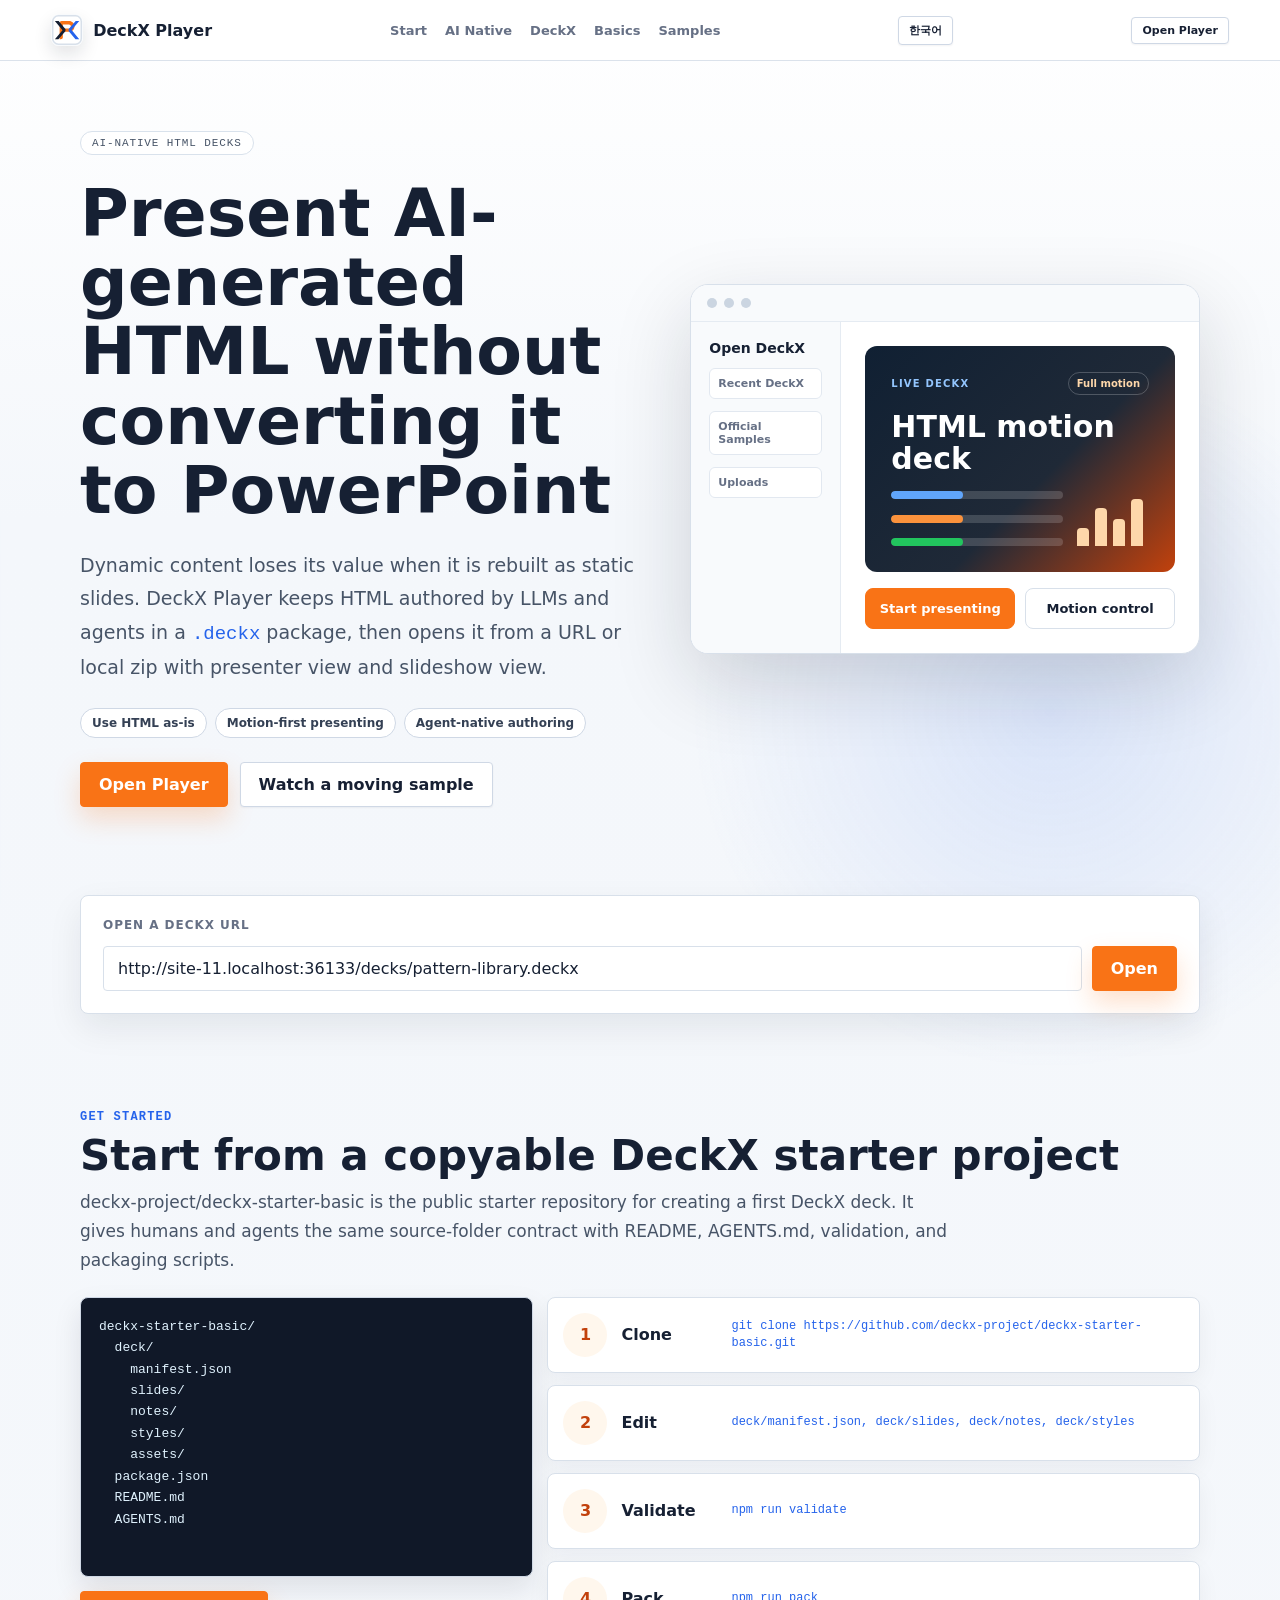
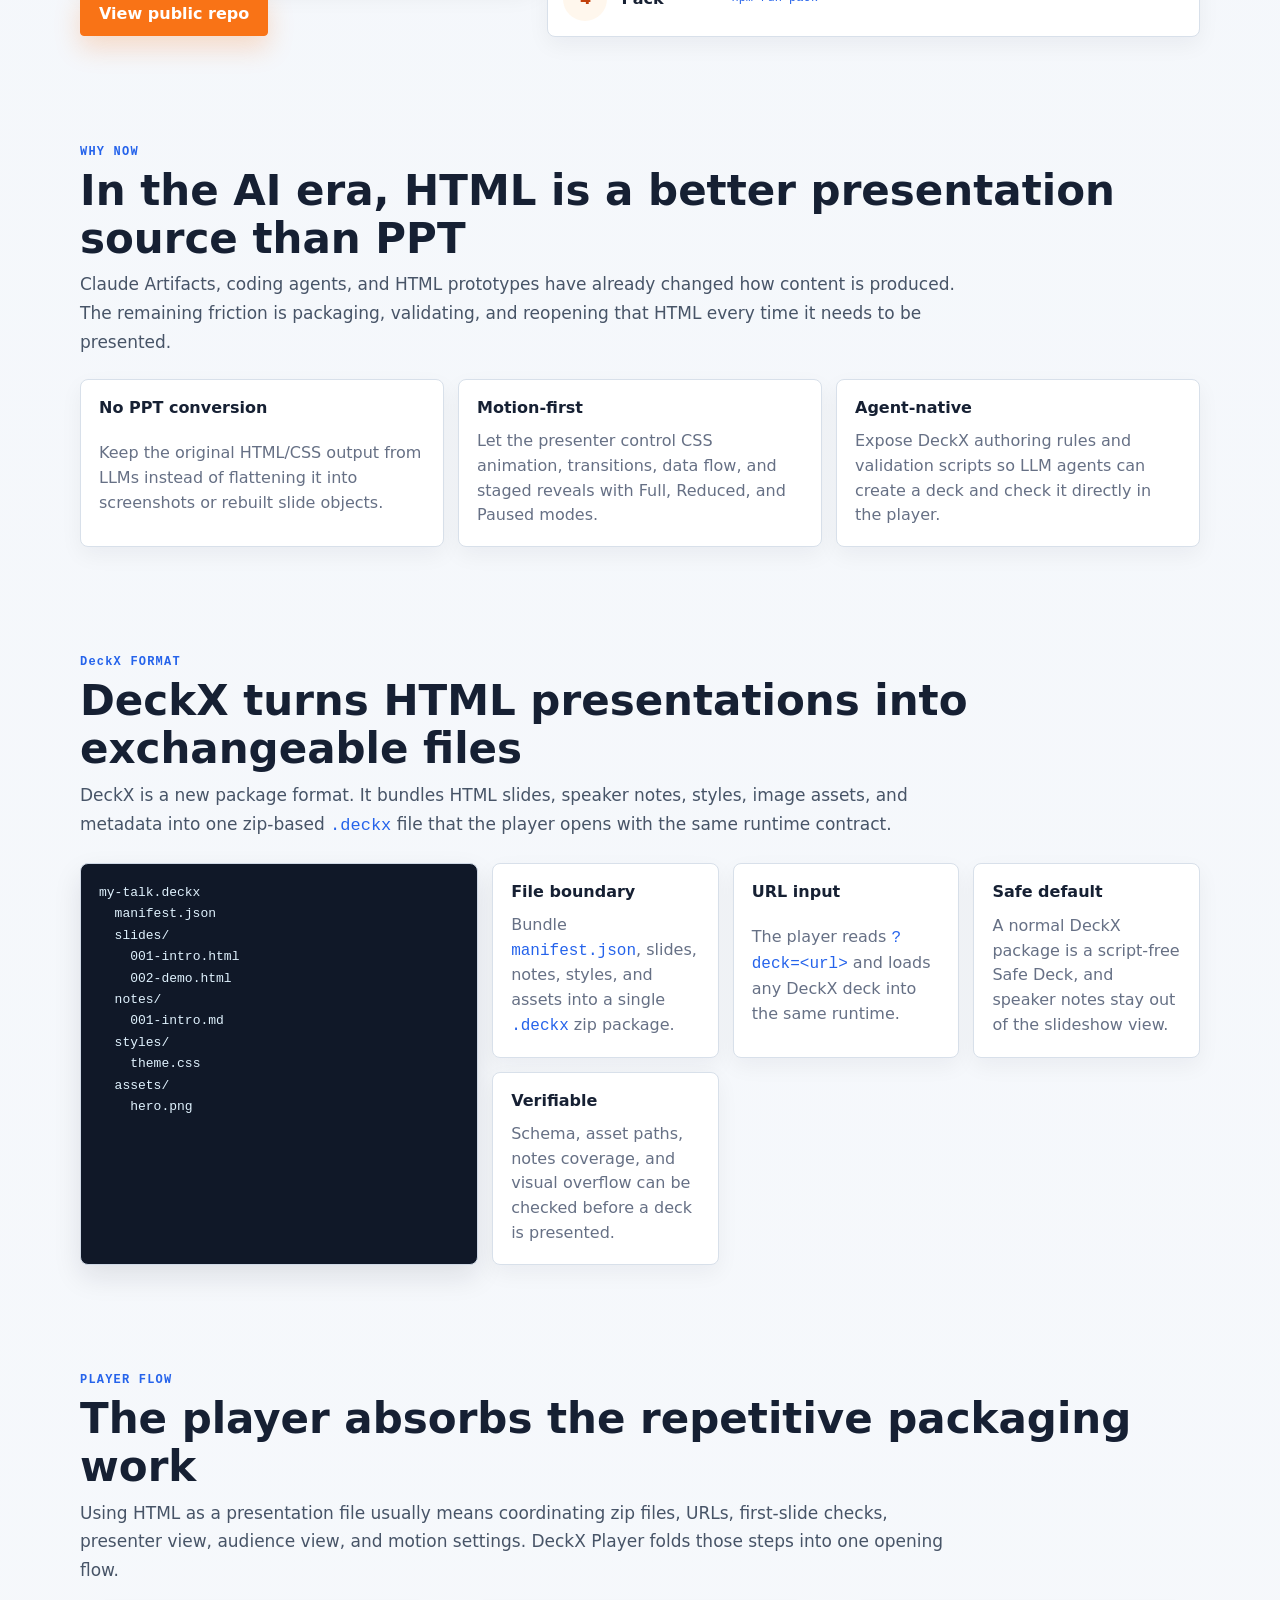
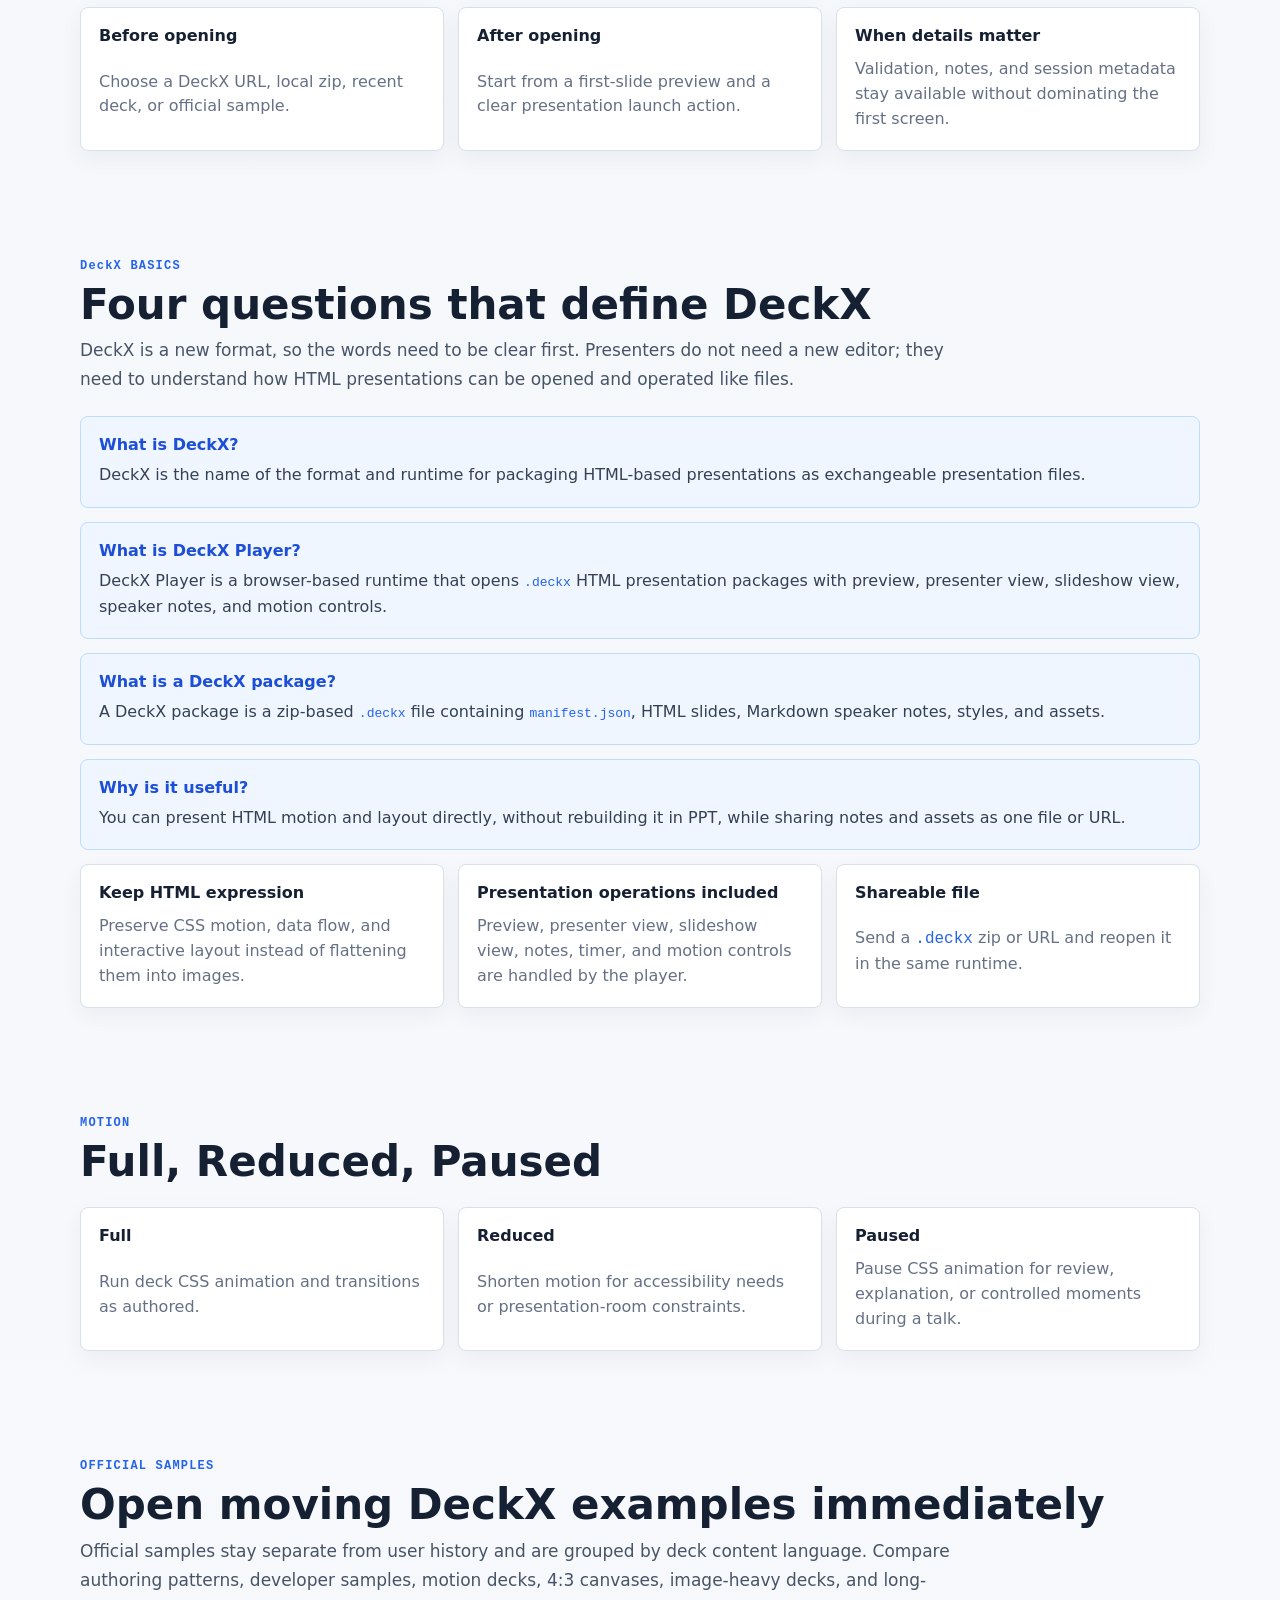
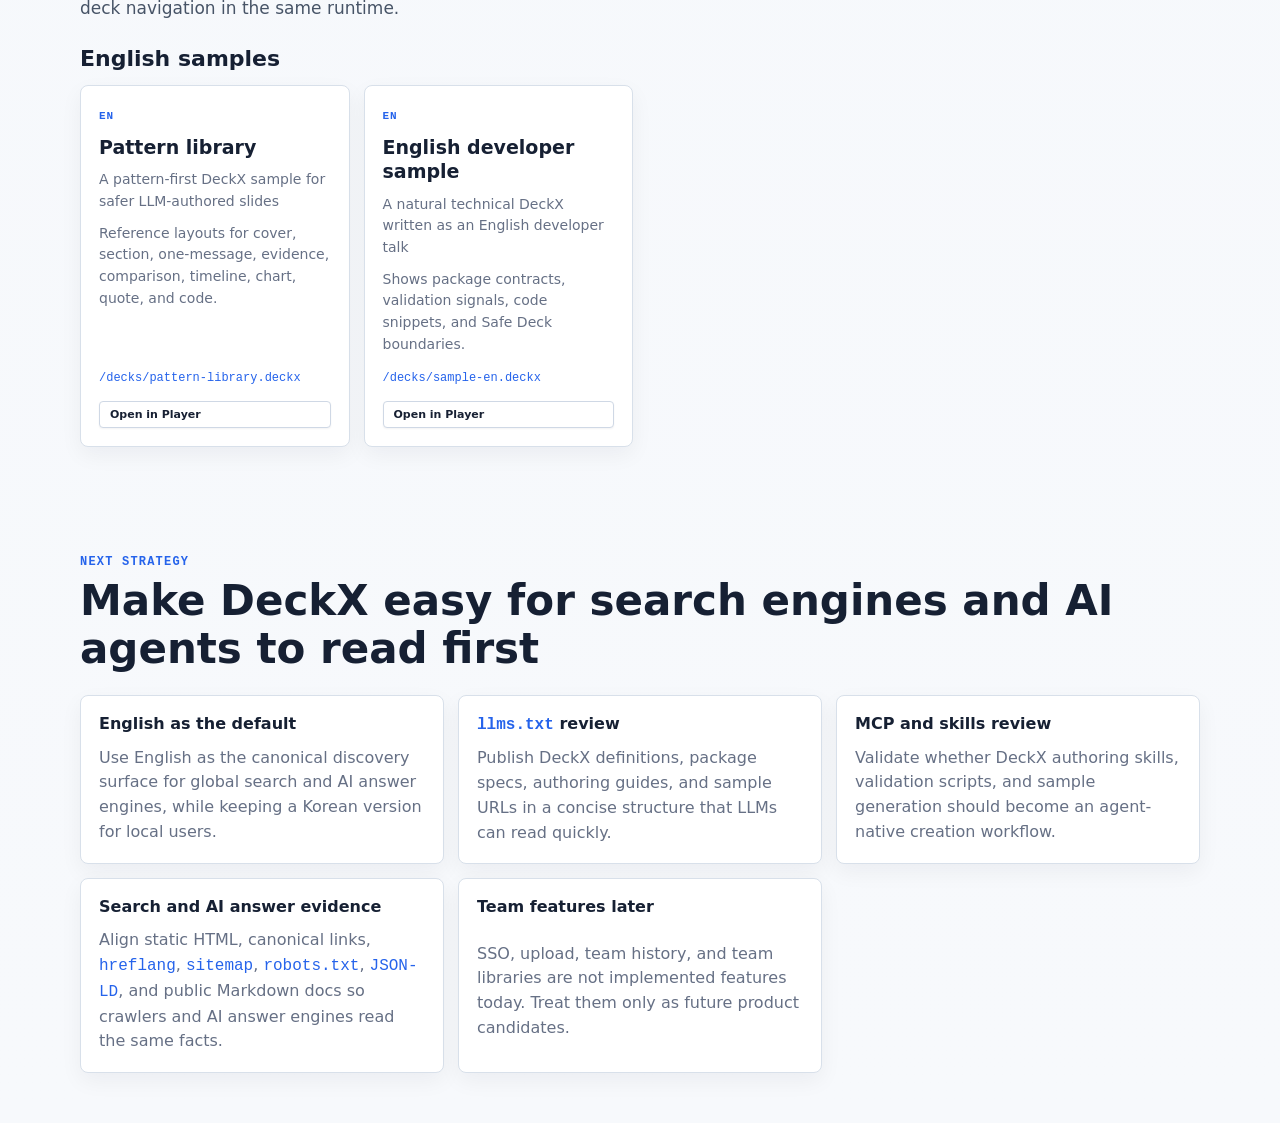
==== commit e3464629: "Deploy updated DeckX player" ====
--- a/ko/index.html
+++ b/ko/index.html
@@ -141,8 +141,8 @@
         ]
       }
     </script>
-    <script type="module" crossorigin src="/assets/main-BREPVVl3.js"></script>
-    <link rel="stylesheet" crossorigin href="/assets/main-DJ-JjJON.css">
+    <script type="module" crossorigin src="/assets/main-TCePo9F2.js"></script>
+    <link rel="stylesheet" crossorigin href="/assets/main-COouToHF.css">
   </head>
   <body data-page="project">
     <div id="app">
--- a/assets/main-COouToHF.css
+++ b/assets/main-COouToHF.css
@@ -0,0 +1 @@
+:root{--bg: #0a0a0a;--bg-2: #141414;--bg-3: #1f1f1f;--line: #2b2b2b;--fg: #f5f5f5;--muted: #8d8d8d;--accent: #fb923c;--danger: #f87171;--success: #22c55e}*{box-sizing:border-box}html,body,#app{width:100%;height:100%;margin:0}body{overflow:auto;background:var(--bg);color:var(--fg);font-family:Inter,ui-sans-serif,system-ui,-apple-system,BlinkMacSystemFont,Segoe UI,sans-serif;-webkit-font-smoothing:antialiased}body[data-page=project],body[data-page=player][data-mode=landing]{background:#f6f8fb;color:#162033}button{font:inherit}body[data-mode=presenter],body[data-mode=slideshow]{overflow:hidden;background:var(--bg);color:var(--fg)}.mono{font-family:SFMono-Regular,Consolas,Liberation Mono,Menlo,monospace}.muted{color:var(--muted)}.badge{display:inline-flex;align-items:center;border:1px solid var(--line);border-radius:999px;padding:5px 11px;color:var(--muted);font-size:11px;letter-spacing:.08em}.btn,.tool-btn{border:1px solid var(--line);border-radius:4px;background:var(--bg-2);color:var(--fg);cursor:pointer;padding:12px 18px;font-weight:650;text-decoration:none;transition:border-color .15s ease,color .15s ease,background .15s ease}.btn:hover,.tool-btn:hover{border-color:var(--accent);color:var(--accent)}.btn.primary{border-color:var(--accent);background:var(--accent);color:#1a0a00}.btn.primary:hover{background:#fdba74;color:#1a0a00}.btn.compact{padding:6px 10px;font-size:11px}.tool-btn{padding:7px 10px;font-size:12px}.tool-btn.danger:hover{border-color:var(--danger);color:var(--danger)}.player-console{display:grid;min-height:100%;grid-template-rows:auto 1fr;gap:12px;background:linear-gradient(180deg,rgba(34,197,94,.08),transparent 360px),var(--bg);padding:14px}.player-console-header,.player-panel{border:1px solid var(--line);border-radius:6px;background:#141414eb}.player-console-header{display:flex;min-height:86px;align-items:center;justify-content:space-between;gap:18px;padding:14px 18px}.player-title-group,.player-header-actions{display:flex;align-items:center;gap:12px;min-width:0}.locale-switch{display:inline-flex;flex:0 0 auto;overflow:hidden;border:1px solid var(--line);border-radius:6px}.locale-link{display:inline-flex;min-width:36px;min-height:34px;align-items:center;justify-content:center;padding:0 9px;color:var(--muted);font-size:12px;font-weight:800;letter-spacing:0;text-decoration:none}.locale-link+.locale-link{border-left:1px solid var(--line)}.locale-link.active{background:var(--accent);color:#04120b}.locale-link:focus-visible{outline:2px solid rgba(34,197,94,.55);outline-offset:-2px}.brand-icon{display:block;width:32px;height:32px;flex:0 0 auto;border-radius:8px;box-shadow:0 8px 18px #1018281f}.player-brand-icon{width:42px;height:42px;border-radius:12px}.player-title-group h1,.player-panel-heading h2{margin:0;letter-spacing:0}.player-title-group h1{font-size:25px;line-height:1.15}.player-title-group p{margin:3px 0 0;overflow:hidden;color:var(--muted);font-size:13px;text-overflow:ellipsis;white-space:nowrap}.player-console-grid{display:grid;min-height:0;grid-template-columns:minmax(250px,.76fr) minmax(440px,1.48fr) minmax(292px,.92fr);align-items:start;gap:12px}.player-console-grid-empty{grid-template-columns:minmax(300px,.82fr) minmax(0,1.7fr)}.player-panel{min-width:0;padding:16px}.player-open-panel,.player-preview-panel,.player-run-panel,.player-guidance-panel{display:grid;align-content:start;gap:14px}.player-preview-panel{grid-template-rows:auto auto auto}.player-panel-heading{display:grid;gap:5px}.player-panel-heading.split{display:flex;align-items:start;justify-content:space-between;gap:16px}.player-panel-heading span,.player-subhead{color:var(--muted);font-size:10px;font-weight:850;letter-spacing:.12em}.player-panel-heading h2{font-size:18px;line-height:1.25;word-break:keep-all}.player-count{flex:0 0 auto;border:1px solid var(--line);border-radius:4px;padding:5px 7px}.player-deckx-form{display:grid;gap:8px}.player-deckx-form label{color:var(--muted);font-size:11px;font-weight:850;letter-spacing:.08em;text-transform:uppercase}.player-input-row{display:grid;grid-template-columns:minmax(0,1fr) auto;gap:8px}.player-deckx-form input{min-width:0;border:1px solid var(--line);border-radius:4px;background:#0f0f0f;color:var(--fg);padding:9px 10px;font:inherit;font-size:13px}.player-deckx-form input:focus{border-color:var(--accent);outline:0}.player-file-open,.player-history-list,.player-demo-list{display:grid;gap:8px}.player-source-menu{display:grid;min-width:0}.player-source-menu-summary{display:none;align-items:center;gap:10px;border:1px solid var(--line);border-radius:6px;background:#fff;color:#162033;cursor:pointer;padding:12px;font-size:14px;font-weight:850;list-style:none}.player-source-menu-summary::-webkit-details-marker{display:none}.hamburger-lines{position:relative;display:inline-block;width:18px;height:12px;border-top:2px solid currentColor;border-bottom:2px solid currentColor}.hamburger-lines:after{position:absolute;top:3px;left:0;width:18px;border-top:2px solid currentColor;content:""}.player-source-menu-body{display:grid;gap:14px}.player-file-open .btn{width:100%;padding:10px 12px}.player-trusted-runtime{display:grid;gap:8px}.trusted-runtime-row{display:flex;align-items:center;gap:8px;color:var(--fg);font-size:13px;font-weight:800}.trusted-runtime-row input{width:16px;height:16px;accent-color:var(--accent)}.visually-hidden{position:absolute;width:1px;height:1px;overflow:hidden;clip:rect(0 0 0 0);clip-path:inset(50%);white-space:nowrap}.player-empty-copy{margin:0;color:var(--muted);font-size:12px;line-height:1.5}.player-history-option,.player-demo-option{display:grid;gap:4px;border:1px solid var(--line);border-radius:5px;background:#101010;color:var(--fg);padding:11px 12px;text-decoration:none;transition:border-color .15s ease,background .15s ease}.player-history-option:hover,.player-demo-option:hover,.player-demo-option.active{border-color:var(--accent)}.player-history-option.as-button{width:100%;font:inherit;text-align:left}.player-demo-option.active{background:#1b1b1b}.player-history-option span,.player-demo-option span{display:flex;align-items:center;gap:7px;font-size:13px;font-weight:800}.player-demo-option em{border:1px solid rgba(251,146,60,.58);border-radius:3px;color:var(--accent);padding:1px 4px;font-size:9px;font-style:normal;letter-spacing:.08em}.player-history-option small,.player-demo-option small{color:var(--muted);font-size:12px;line-height:1.45}.player-preview-stage{position:relative;aspect-ratio:16 / 9;min-height:0;overflow:hidden;border:1px solid #343434;border-radius:5px;background:#050505}.player-preview-wrap{--bg: #0a0a0a;--bg-2: #141414;--bg-3: #1f1f1f;--line: #2b2b2b;--fg: #f5f5f5;--muted: #8d8d8d;width:100%;height:100%}.player-preview-stage .deckx-slide{box-shadow:0 18px 50px #00000047}.player-meta-strip{display:grid;grid-template-columns:repeat(4,minmax(0,1fr));gap:8px}.player-meta-strip span{min-width:0;overflow:hidden;border:1px solid var(--line);border-radius:4px;background:#101010;color:var(--muted);padding:8px 9px;text-overflow:ellipsis;white-space:nowrap;font-size:12px}.player-meta-strip strong{color:var(--fg)}.player-empty-stage{display:grid;min-height:310px;align-content:center;gap:10px;border:1px dashed #3c3c3c;border-radius:6px;background:linear-gradient(135deg,rgba(251,146,60,.08),transparent 42%),#070707;padding:28px}.player-empty-stage strong{max-width:620px;font-size:28px;line-height:1.18;word-break:keep-all}.player-empty-stage span{max-width:680px;color:#cfcfcf;line-height:1.7}.player-flow-list{display:grid;grid-template-columns:repeat(3,minmax(0,1fr));gap:10px;margin:0;padding:0;list-style:none}.player-flow-list li{display:grid;gap:6px;border:1px solid var(--line);border-radius:5px;background:#101010;padding:13px}.player-flow-list strong{color:var(--fg);font-size:13px}.player-flow-list span{color:var(--muted);font-size:12px;line-height:1.5}.player-login-teaser{display:grid;gap:6px;border:1px solid #bfdbfe;border-radius:8px;background:#eff6ff;color:#1d4ed8;padding:14px 16px}.player-login-teaser strong{color:#1e3a8a;font-size:13px}.player-login-teaser span{color:#1d4ed8;font-size:12px;line-height:1.55}.player-action-bar{display:grid;grid-template-columns:1.1fr 1fr 1fr 1.45fr;gap:8px}.player-action-bar .btn{min-width:0;padding:10px 8px;text-align:center}.player-start-button{display:grid;place-items:center;gap:4px;width:100%;min-height:64px;font-size:18px}.player-start-button kbd{border:1px solid rgba(255,255,255,.55);border-radius:4px;padding:3px 7px;background:#ffffff24;color:#ffffffe0;font-family:var(--mono);font-size:10px;font-weight:700}.player-resume-block{display:grid;gap:6px;border:1px solid var(--line);border-radius:6px;padding:10px;background:#ffffffb8;color:var(--muted);font-size:12px}.player-resume-block .btn{width:100%}.player-secondary-actions{display:grid;grid-template-columns:repeat(2,minmax(0,1fr));gap:8px}.player-secondary-actions .btn{padding:10px 8px}.player-settings-detail,.player-deckx-details{display:grid;border:1px solid var(--line);border-radius:5px;background:#101010}.player-settings-detail summary,.player-deckx-details summary{cursor:pointer;padding:12px;color:var(--fg);font-size:13px;font-weight:800}.player-settings-detail .player-motion-block,.player-deckx-details .player-detail-list,.player-deckx-details .player-issue-list,.player-deckx-details .player-empty-copy{margin:0 12px 12px}.player-detail-list{display:grid;gap:8px}.player-detail-row{display:grid;grid-template-columns:92px minmax(0,1fr);gap:10px;border-top:1px solid var(--line);padding-top:8px}.player-detail-row:first-child{border-top:0;padding-top:0}.player-detail-row dt{color:var(--muted);font-size:10px}.player-detail-row dd{min-width:0;margin:0;overflow:hidden;color:#d6d6d6;font-size:12px;text-overflow:ellipsis;white-space:nowrap}.player-status-list{display:grid;gap:8px;margin:0}.player-status-row{display:grid;grid-template-columns:86px minmax(0,1fr);align-items:center;gap:10px;border:1px solid var(--line);border-left-width:3px;border-radius:5px;background:#101010;padding:9px 10px}.player-status-row[data-tone=ok]{border-left-color:var(--success)}.player-status-row[data-tone=warn]{border-left-color:var(--accent)}.player-status-row[data-tone=danger]{border-left-color:var(--danger)}.player-status-row dt{color:var(--muted);font-size:10px}.player-status-row dd{display:grid;min-width:0;gap:3px;margin:0}.player-status-row strong{overflow:hidden;font-size:13px;text-overflow:ellipsis;white-space:nowrap}.player-status-row span{overflow:hidden;color:var(--muted);font-size:11px;text-overflow:ellipsis;white-space:nowrap}.player-motion-block{display:grid;gap:8px}.player-motion-segment{display:grid;overflow:hidden;grid-template-columns:repeat(3,minmax(0,1fr));border:1px solid var(--line);border-radius:5px;background:#101010}.motion-mode{min-width:0;border:0;border-right:1px solid var(--line);background:transparent;color:var(--muted);cursor:pointer;padding:9px 8px;font-size:12px;font-weight:800}.motion-mode:last-child{border-right:0}.motion-mode:hover,.motion-mode.active{background:var(--accent);color:#1a0a00}.player-issue-list{display:grid;gap:8px}.player-issue-list p{margin:0;color:var(--muted);font-size:12px;line-height:1.5}.player-issue{display:grid;gap:3px;border:1px solid var(--line);border-radius:5px;background:#101010;padding:9px 10px}.player-issue[data-severity=error]{border-color:#f8717194}.player-issue strong{color:var(--fg);font-size:12px}.player-issue span{color:var(--muted);font-size:11px;line-height:1.45}.project-landing,.player-console{--bg: #f6f8fb;--bg-2: #ffffff;--bg-3: #eef2f7;--line: #d8e0ea;--fg: #162033;--muted: #667085;--accent: #f97316;--accent-soft: #fff3e8;--link: #2563eb;--success: #16a34a;--danger: #dc2626;color:var(--fg)}.project-landing .badge,.player-console .badge{border-color:#d9e2ec;background:#fff;color:#475467}.project-landing .btn,.player-console .btn{border-color:#cfd8e5;background:#fff;color:#172033;box-shadow:0 1px 2px #1018280d}.project-landing .btn:hover,.player-console .btn:hover{border-color:#f97316;color:#c2410c;background:#fff7ed}.project-landing .btn.primary,.player-console .btn.primary{border-color:#f97316;background:#f97316;color:#fff;box-shadow:0 12px 26px #f9731638}.project-landing .btn.primary:hover,.player-console .btn.primary:hover{background:#ea580c;color:#fff}.player-console{background:radial-gradient(circle at 82% 0%,rgba(37,99,235,.11),transparent 360px),linear-gradient(180deg,#fff,#f6f8fb 380px)}.player-console-header,.player-panel{border-color:#d8e0ea;background:#fffffff0;box-shadow:0 12px 32px #10182812}.player-title-group p,.player-panel-heading span,.player-subhead,.player-empty-copy,.player-history-option small,.player-demo-option small,.player-flow-list span,.player-detail-row dt,.player-detail-row dd,.player-issue-list p,.player-issue span{color:#667085}.player-panel-heading h2,.player-title-group h1,.player-empty-stage strong,.player-flow-list strong,.player-demo-option span,.player-history-option span,.player-issue strong{color:#162033}.player-deckx-form input{border-color:#cfd8e5;background:#fff;color:#162033}.player-file-open .btn,.player-history-option,.player-demo-option,.player-flow-list li,.player-settings-detail,.player-deckx-details,.player-detail-row,.player-issue{border-color:#d8e0ea;background:#fff}.player-history-option:hover,.player-demo-option:hover,.player-demo-option.active{border-color:#f97316;background:#fff7ed}.player-demo-option em{border-color:#2563eb47;background:#eff6ff;color:#2563eb}.player-preview-stage{border-color:#cfd8e5;background:#111827}.player-meta-strip span{border-color:#d8e0ea;background:#fff;color:#667085}.player-meta-strip strong{color:#162033}.player-empty-stage{border-color:#cfd8e5;background:linear-gradient(135deg,rgba(37,99,235,.08),transparent 48%),linear-gradient(180deg,#fff,#f8fafc)}.player-empty-stage span{color:#475467}.player-start-button{color:#fff}.player-settings-detail summary,.player-deckx-details summary{color:#162033}.player-motion-segment{border-color:#d8e0ea;background:#f8fafc}.motion-mode{border-right-color:#d8e0ea;color:#667085}.motion-mode:hover,.motion-mode.active{background:#f97316;color:#fff}.project-landing{min-height:100%;background:radial-gradient(circle at 82% 12%,rgba(37,99,235,.13),transparent 360px),linear-gradient(180deg,#fff 0,#f4f7fb 520px,#f7f9fc);color:var(--fg)}.project-nav{position:sticky;top:0;z-index:10;display:flex;align-items:center;justify-content:space-between;border-bottom:1px solid rgba(216,224,234,.92);background:#ffffffd6;padding:14px clamp(20px,4vw,58px);-webkit-backdrop-filter:blur(16px);backdrop-filter:blur(16px)}.project-mark{display:inline-flex;align-items:center;gap:10px;color:var(--fg);font-weight:850;text-decoration:none}.project-nav-links{display:flex;align-items:center;gap:18px}.project-nav-links a{color:#667085;font-size:13px;font-weight:750;text-decoration:none}.project-nav-links a:hover{color:#2563eb}.project-hero,.project-section{width:min(1120px,calc(100% - 40px));margin:0 auto}.project-hero{display:grid;min-height:590px;grid-template-columns:minmax(0,1fr) minmax(430px,.9fr);align-items:center;gap:44px;padding:70px 0 34px}.project-hero-copy{display:grid;gap:24px}.project-hero-copy .badge{justify-self:start}.project-hero h1{max-width:860px;margin:0;font-size:clamp(42px,5.2vw,70px);line-height:1.04;letter-spacing:0;word-break:keep-all}.project-hero p{max-width:760px;margin:0;color:#475467;font-size:19px;line-height:1.75}.project-hero-points{display:flex;flex-wrap:wrap;gap:8px}.project-hero-points span{border:1px solid #cfd8e5;border-radius:999px;background:#fff;color:#344054;padding:7px 11px;font-size:12px;font-weight:800}.project-hero code,.project-open code,.project-section code{color:#2563eb}.project-actions{display:flex;flex-wrap:wrap;gap:12px}.project-open{display:grid;gap:14px;border:1px solid var(--line);border-radius:8px;background:#fff;padding:22px;box-shadow:0 14px 34px #10182814}.project-open-section{padding-top:8px}.project-open label{color:var(--muted);font-size:12px;font-weight:800;letter-spacing:.08em;text-transform:uppercase}.project-open-row{display:grid;grid-template-columns:1fr auto;gap:10px}.project-open input{min-width:0;border:1px solid var(--line);border-radius:4px;background:#fff;color:var(--fg);padding:12px 14px;font:inherit}.project-product-preview{overflow:hidden;border:1px solid #d8e0ea;border-radius:18px;background:#fff;box-shadow:0 28px 80px #10182829}.preview-chrome{display:flex;gap:7px;border-bottom:1px solid #e5ebf2;background:#f8fafc;padding:13px 16px}.preview-chrome span{width:10px;height:10px;border-radius:999px;background:#cbd5e1}.preview-layout{display:grid;grid-template-columns:150px minmax(0,1fr);min-height:330px}.preview-layout aside{display:grid;align-content:start;gap:12px;border-right:1px solid #e5ebf2;background:#f8fafc;padding:18px}.preview-layout aside strong{color:#162033;font-size:14px}.preview-layout aside span{border:1px solid #e2e8f0;border-radius:6px;background:#fff;color:#667085;padding:8px;font-size:11px;font-weight:750}.preview-layout section{display:grid;align-content:center;gap:16px;padding:24px}.preview-slide{display:grid;min-height:185px;align-content:space-between;gap:16px;border-radius:12px;background:linear-gradient(135deg,#102033,#1f2937 58%,#c2410c);color:#fff;padding:26px}.preview-status-row{display:flex;align-items:center;justify-content:space-between;gap:12px}.preview-slide small{color:#93c5fd;font-size:10px;font-weight:850;letter-spacing:.12em}.preview-slide em{border:1px solid rgba(255,255,255,.22);border-radius:999px;color:#fed7aa;padding:5px 8px;font-size:10px;font-style:normal;font-weight:850}.preview-slide strong{max-width:240px;font-size:30px;line-height:1.05}.preview-motion-scene{display:grid;grid-template-columns:minmax(0,1fr) 72px;align-items:end;gap:14px}.preview-flow-line{position:relative;overflow:hidden;height:8px;border-radius:999px;background:#ffffff29}.preview-flow-line:after{position:absolute;inset:0;width:42%;border-radius:inherit;background:#60a5fa;content:"";animation:preview-flow 2.4s ease-in-out infinite}.preview-flow-line:nth-child(2):after{animation-delay:.32s;background:#fb923c}.preview-flow-line:nth-child(3):after{animation-delay:.64s;background:#22c55e}.preview-metric-bars{display:flex;height:56px;align-items:end;gap:6px;grid-column:2;grid-row:1 / span 3}.preview-metric-bars span{width:12px;border-radius:4px 4px 0 0;background:#fed7aa;animation:preview-bars 1.8s ease-in-out infinite}.preview-metric-bars span:nth-child(1){height:32%}.preview-metric-bars span:nth-child(2){height:68%;animation-delay:.16s}.preview-metric-bars span:nth-child(3){height:48%;animation-delay:.32s}.preview-metric-bars span:nth-child(4){height:84%;animation-delay:.48s}.preview-actions{display:grid;grid-template-columns:1fr 1fr;gap:10px}.preview-actions span{border:1px solid #d8e0ea;border-radius:8px;background:#fff;padding:12px;color:#162033;text-align:center;font-size:13px;font-weight:800}.preview-actions span:first-child{border-color:#f97316;background:#f97316;color:#fff}.project-section{padding:54px 0}.section-heading{display:grid;gap:8px;margin-bottom:22px}.section-heading p{margin:0;color:#2563eb;font-size:12px;font-weight:850;letter-spacing:.1em}.section-heading h2{margin:0;font-size:clamp(28px,4vw,42px);line-height:1.14;letter-spacing:0}.section-lead{max-width:880px;color:#475467;font-size:17px;line-height:1.7}.project-format-grid{display:grid;grid-template-columns:minmax(280px,.72fr) minmax(0,1.28fr);align-items:stretch;gap:14px}.project-start-section{padding-top:42px}.project-start-layout{display:grid;grid-template-columns:minmax(310px,.82fr) minmax(0,1.18fr);align-items:stretch;gap:14px}.project-start-copy{display:grid;align-content:start;gap:14px}.project-start-copy .deckx-tree{min-height:280px}.project-start-steps{display:grid;gap:12px;margin:0;padding:0;list-style:none}.project-start-steps li{display:grid;grid-template-columns:44px 96px minmax(0,1fr);align-items:center;gap:14px;border:1px solid var(--line);border-radius:8px;background:#fff;padding:15px;box-shadow:0 8px 22px #1018280d}.project-start-steps span{display:grid;width:44px;height:44px;place-items:center;border-radius:999px;background:#fff7ed;color:#c2410c;font-weight:850}.project-start-steps strong{color:var(--fg);font-size:16px}.project-start-steps code{color:#2563eb;font-family:SFMono-Regular,Consolas,Liberation Mono,Menlo,monospace;font-size:12px;line-height:1.4;overflow-wrap:anywhere;white-space:normal}.deckx-tree{min-width:0;margin:0;border:1px solid #cfd8e5;border-radius:8px;background:#101828;color:#e0f2fe;padding:18px;box-shadow:0 12px 28px #1018281a;white-space:pre-wrap}.deckx-tree code{color:inherit;font-family:SFMono-Regular,Consolas,Liberation Mono,Menlo,monospace;font-size:13px;line-height:1.65}.format-cards{grid-template-columns:repeat(2,minmax(0,1fr))}.project-answer-block{display:grid;gap:8px;margin-bottom:14px;border:1px solid #bfdbfe;border-radius:8px;background:#eff6ff;padding:18px}.project-answer-block strong{color:#1d4ed8;font-size:16px}.project-answer-block span{color:#344054;line-height:1.65}.info-grid,.project-demo-grid{display:grid;gap:14px}.info-grid{grid-template-columns:repeat(3,1fr)}.project-demo-grid{grid-template-columns:repeat(4,1fr)}.project-demo-groups{display:grid;gap:28px}.project-demo-group{display:grid;gap:12px}.project-demo-group-title{margin:0;color:var(--fg);font-size:22px;line-height:1.25}.info-grid article,.project-demo-card{border:1px solid var(--line);border-radius:8px;background:var(--bg-2);padding:18px;box-shadow:0 8px 22px #1018280d}.info-grid article{display:grid;gap:12px}.info-grid strong,.project-demo-card h3{color:var(--fg)}.info-grid span,.project-demo-card p,.project-demo-card span{color:#667085;line-height:1.55}.info-grid code{color:#2563eb;font-family:SFMono-Regular,Consolas,Liberation Mono,Menlo,monospace}.project-demo-card{display:grid;min-height:260px;grid-template-rows:1fr auto auto;gap:16px}.project-demo-card h3{margin:0 0 10px;font-size:19px;line-height:1.28}.project-demo-card span.project-demo-language{display:inline-block;margin:0 0 10px;color:#2563eb;font-size:11px;font-weight:850;letter-spacing:.08em}.project-demo-card p,.project-demo-card span{margin:0;font-size:14px}.project-demo-card span{display:block;margin-top:10px;color:var(--muted)}.project-demo-card code{overflow:hidden;color:#2563eb;font-size:12px;text-overflow:ellipsis;white-space:nowrap}.deckx-url-form{display:grid;width:min(760px,100%);grid-template-columns:1fr auto;gap:10px}.deckx-url-form input{min-width:0;border:1px solid var(--line);border-radius:4px;background:var(--bg-2);color:var(--fg);padding:12px 14px;font:inherit}.deckx-url-form input:focus{border-color:var(--accent);outline:0}.deckx-url-status{grid-column:1 / -1;color:var(--danger);font-size:12px;text-align:left}kbd{display:inline-block;min-width:24px;margin-right:5px;border:1px solid var(--line);border-radius:3px;background:var(--bg-2);color:var(--fg);padding:2px 6px;text-align:center;font-size:11px}.system-message{display:grid;height:100%;place-items:center;color:var(--muted)}.load-error{display:grid;max-width:620px;gap:14px;text-align:center}.load-error strong{color:var(--danger);font-size:20px}.load-error span{line-height:1.5}.load-error .btn{justify-self:center;text-decoration:none}@keyframes preview-flow{0%{transform:translate(-110%)}55%,to{transform:translate(245%)}}@keyframes preview-bars{0%,to{transform:scaleY(.72)}50%{transform:scaleY(1)}}body[data-motion=paused] *{animation-play-state:paused!important}body[data-motion=reduced] *{animation-duration:1ms!important;animation-iteration-count:1!important;transition-duration:1ms!important}@media(max-width:640px){.player-console{min-height:100dvh;gap:8px;padding:8px}.player-console-header,.player-title-group,.player-header-actions{align-items:stretch;flex-direction:column}.player-console-header{min-height:0;padding:10px}.player-title-group{display:grid;grid-template-columns:auto minmax(0,1fr)}.player-title-group .badge,.player-title-group p{display:none}.player-title-group h1{font-size:19px}.player-brand-icon{width:34px;height:34px;border-radius:10px}.player-console-grid,.player-input-row,.player-meta-strip,.player-action-bar,.player-secondary-actions,.player-flow-list,.project-open-row,.project-start-layout,.project-start-steps li,.project-format-grid,.info-grid,.project-demo-grid{grid-template-columns:1fr}.player-console-grid{display:grid;align-content:start;grid-auto-rows:max-content;gap:8px}.player-console-grid-loaded .player-preview-panel{order:1}.player-console-grid-loaded .player-run-panel{order:2}.player-console-grid-loaded .player-open-panel{order:3}.player-panel{border-radius:8px;padding:12px}.player-open-panel{align-content:start;padding:0;border:0;background:transparent;box-shadow:none}.player-source-menu-summary{display:flex}.player-source-menu[open] .player-source-menu-summary{border-color:#f97316;border-radius:8px 8px 0 0;background:#fff7ed;color:#c2410c}.player-source-menu-body{border:1px solid #d8e0ea;border-top:0;border-radius:0 0 8px 8px;background:#fff;padding:12px}.player-source-menu:not([open]) .player-source-menu-body{display:none}.player-console-grid-empty .player-open-panel{order:1}.player-console-grid-empty .player-guidance-panel{order:2}.player-console-grid-empty .player-source-menu{overflow:hidden;border:1px solid #d8e0ea;border-radius:8px;background:#fff}.player-console-grid-empty .player-source-menu-summary{border:0}.player-console-grid-empty .player-source-menu[open] .player-source-menu-summary{border-bottom:1px solid #d8e0ea;border-radius:0}.player-console-grid-empty .player-source-menu-body{border:0;border-radius:0}.player-preview-panel{gap:10px;grid-template-rows:auto auto}.player-panel-heading.split{align-items:center}.player-panel-heading h2{font-size:16px}.player-count{font-size:10px}.player-preview-stage{aspect-ratio:16 / 9;min-height:0}.player-meta-strip,.player-settings-detail,.player-deckx-details{display:none}.player-run-panel{gap:8px}.player-run-panel .player-panel-heading{display:none}.player-start-button{min-height:56px;font-size:18px}.player-secondary-actions .btn{padding:11px 8px}.player-guidance-panel{gap:10px}.player-empty-stage{min-height:210px;padding:20px}.player-status-row{grid-template-columns:72px minmax(0,1fr)}.player-detail-row{grid-template-columns:76px minmax(0,1fr)}.player-empty-stage strong{font-size:22px}.project-nav{padding:12px 20px}.project-hero,.project-section{width:min(100% - 32px,1120px)}.project-hero{min-height:auto;grid-template-columns:1fr;gap:28px;padding:30px 0 16px}.project-hero-copy{gap:18px}.project-hero h1{font-size:38px;line-height:1.08}.project-hero p{font-size:17px;line-height:1.7}.project-nav-links{display:none}.preview-chrome{padding:10px 16px}.preview-layout{grid-template-columns:1fr;min-height:auto}.preview-layout aside{display:none}.preview-layout section{gap:12px;padding:12px}.preview-slide{min-height:150px;padding:18px}.preview-slide strong{font-size:25px}.project-open-section{padding-top:0}.format-cards{grid-template-columns:1fr}}@media(min-width:641px)and (max-width:1040px){.player-console-grid{grid-template-columns:1fr}.player-preview-panel{grid-template-rows:auto auto auto}.project-hero{grid-template-columns:1fr}.project-format-grid,.project-start-layout,.info-grid,.project-demo-grid{grid-template-columns:repeat(2,1fr)}}.deckx-slide-wrap{position:relative;width:100%;height:100%;overflow:hidden}.deckx-slide-scaler{position:absolute;transform-origin:top left}.deckx-slide{position:relative;width:var(--slide-width, 1280px);height:var(--slide-height, 720px);overflow:hidden;background:var(--bg);color:var(--fg)}.deckx-slide[data-deckx-default-slide=true]{display:flex;flex-direction:column;justify-content:center;padding:86px 118px}.deckx-default-slide-content{max-width:980px}.deckx-default-slide-kicker{margin-bottom:24px;color:var(--accent);font-size:17px;font-weight:700;letter-spacing:.08em;text-transform:uppercase}.deckx-default-slide-content h2{margin:0 0 26px;font-size:68px;line-height:1.08;letter-spacing:0}.deckx-default-slide-content h2 em{color:var(--accent);font-style:normal}.deckx-default-slide-body,.deckx-default-slide-body p,.deckx-default-slide-body li{color:#d8d8d8;font-size:28px;line-height:1.52}.deckx-default-slide-body .lead{max-width:850px;color:#d0d0d0}.deckx-default-slide-body ul{margin:18px 0 0;padding:0;list-style:none}.deckx-default-slide-body li{position:relative;border-bottom:1px solid var(--line);padding:14px 0 14px 38px}.deckx-default-slide-body li:before{position:absolute;left:0;color:var(--accent);content:">";font-family:SFMono-Regular,Consolas,monospace}.deckx-slide-footer,.deckx-slide-page{position:absolute;bottom:28px;color:var(--muted);font-size:14px}.deckx-slide-footer{left:34px}.deckx-slide-page{right:34px}.deckx-slide-end{align-items:center;text-align:center}.presenter{display:grid;height:100%;gap:12px;padding:12px}body[data-mode=presenter][data-runtime-theme=light],body[data-mode=slideshow][data-runtime-theme=light]{--bg: #f6f8fb;--bg-2: #ffffff;--bg-3: #eef2f7;--line: #d8e0ea;--fg: #162033;--muted: #667085;--accent: #f97316;--danger: #dc2626;--success: #16a34a;background:#f6f8fb;color:#162033}body[data-mode=presenter][data-runtime-theme=dark],body[data-mode=slideshow][data-runtime-theme=dark]{--bg: #0a0a0a;--bg-2: #141414;--bg-3: #1f1f1f;--line: #2b2b2b;--fg: #f5f5f5;--muted: #8d8d8d;--accent: #fb923c;--danger: #f87171;--success: #22c55e;background:#0a0a0a;color:#f5f5f5}.topbar{grid-area:topbar;position:relative;z-index:10;display:flex;min-height:74px;flex-direction:column;align-items:stretch;justify-content:center;gap:9px;border:1px solid var(--line);border-radius:6px;background:var(--bg-2);padding:9px 14px}.topbar-main{display:flex;align-items:center;justify-content:space-between;gap:18px}.topbar-group{display:flex;align-items:center;gap:22px}.topbar-group.right{gap:10px;flex-wrap:wrap;justify-content:flex-end}.label{margin-bottom:4px;color:var(--muted);font-size:10px;letter-spacing:.1em}.value{font-size:20px;font-weight:750}.value span{color:var(--muted);font-weight:500}.value.accent{color:var(--accent)}.pace-value{font-size:17px}.pace-value[data-pace=ahead]{color:#38bdf8}.pace-value[data-pace=behind]{color:var(--danger)}.pace-value[data-pace=on-track]{color:var(--success)}.connection{display:inline-flex;align-items:center;gap:6px;color:var(--muted);font-size:11px}.status-dot{width:8px;height:8px;border-radius:999px;background:var(--danger)}.status-dot[data-connected=true]{background:var(--success);box-shadow:0 0 8px var(--success)}.primary-tool{border-color:var(--accent);background:var(--accent);color:#fff}.primary-tool:hover{background:#ea580c;color:#fff}.presenter-tools-menu{position:relative;flex:0 0 auto}.presenter-tools-menu summary{list-style:none}.presenter-tools-menu summary::-webkit-details-marker{display:none}.presenter-tools-panel{position:absolute;z-index:40;top:calc(100% + 8px);right:0;display:grid;width:min(420px,calc(100vw - 24px));gap:8px;border:1px solid var(--line);border-radius:6px;background:var(--bg-2);box-shadow:0 20px 70px #10182838;padding:10px}.tool-menu-control{display:grid;gap:3px;border:1px solid var(--line);border-radius:5px;background:var(--bg-3);color:var(--fg);cursor:pointer;padding:10px 11px;text-align:left}.tool-menu-control:hover{border-color:var(--accent)}.tool-menu-control strong{font-size:13px}.tool-menu-control span{color:var(--muted);font-size:11px;line-height:1.4}.panel{position:relative;min-height:0;overflow:hidden;border:1px solid var(--line);border-radius:6px;background:var(--bg-2)}.panel.current{grid-area:current}.panel.next{grid-area:next}.panel.overview{grid-area:overview;overflow:hidden}.panel.empty-presenter{grid-area:empty;display:grid;place-items:center;color:var(--muted)}.mobile-combo-stage,.mobile-presenter-panel{display:none}.mobile-combo-stage{grid-area:mobile-stage}.mobile-presenter-panel{grid-area:mobile-presenter}.panel.notes{grid-area:notes;overflow-y:auto;padding:42px 22px 22px}.slide-host{width:100%;height:100%}.panel-label{position:absolute;z-index:2;top:9px;left:12px;border-radius:3px;background:var(--bg-2);color:var(--muted);font-size:10px;letter-spacing:.12em}.panel-actions{position:absolute;z-index:3;top:7px;right:10px;display:flex;gap:6px}.mini-btn{border:1px solid var(--line);border-radius:3px;background:var(--bg-3);color:var(--muted);cursor:pointer;padding:3px 7px;font-size:10px}.mini-btn:hover{border-color:var(--accent);color:var(--accent)}.notes-content{color:var(--fg);line-height:1.72}.notes-content strong{color:var(--accent)}.bottombar{grid-area:bottombar;display:grid;min-height:45px;grid-template-columns:minmax(0,1fr) auto auto;align-items:center;gap:14px;border:1px solid var(--line);border-radius:6px;background:var(--bg-2);padding:7px 10px}.nav-dots{display:flex;flex-wrap:wrap;gap:6px}.nav-dots button{width:24px;height:24px;border:1px solid var(--line);border-radius:3px;background:transparent;color:var(--muted);cursor:pointer;font-size:11px}.nav-dots button.active{border-color:var(--accent);background:var(--accent);color:#1a0a00;font-weight:700}.bottom-status{max-width:520px;overflow:hidden;color:var(--muted);font-size:11px;text-overflow:ellipsis;white-space:nowrap}.timer-controls{display:flex;gap:6px}.readiness-detail{border-top:1px solid var(--line);padding-top:8px}.readiness-detail summary{display:flex;min-height:28px;align-items:center;gap:8px;color:var(--fg);cursor:pointer;font-size:12px;font-weight:750;list-style:none}.readiness-detail summary::-webkit-details-marker{display:none}.readiness-summary-chip{border:1px solid var(--line);border-radius:999px;background:var(--bg-3);color:var(--muted);padding:3px 7px;font-size:9px}.readiness-summary-chip[data-readiness-state=ready]{border-color:#16a34a73;color:var(--success)}.readiness-summary-chip[data-readiness-state=blocked]{border-color:#dc262673;color:var(--danger)}.readiness-summary-copy{min-width:0;overflow:hidden;color:var(--muted);font-size:11px;font-weight:500;text-overflow:ellipsis;white-space:nowrap}.readiness-row{display:flex;align-items:center;gap:7px;overflow-x:auto;padding:8px 0 1px}.readiness-item{display:inline-flex;min-height:27px;flex:0 0 auto;align-items:center;gap:6px;border:1px solid var(--line);border-radius:4px;background:var(--bg-3);padding:4px 8px}.readiness-label{color:var(--muted);font-size:9px;letter-spacing:.08em}.readiness-value{color:var(--fg);font-size:10px}.readiness-description{display:none}.readiness-item[data-readiness-state=error],.readiness-item[data-readiness-state=popup-blocked],.readiness-item[data-readiness-state=behind]{border-color:#f87171a6}.readiness-item[data-readiness-state=ok],.readiness-item[data-readiness-state=on-track]{border-color:#22c55e8c}.layout-settings{grid-area:settings;padding:10px;overflow:visible}.preset-picker{display:grid;grid-template-columns:repeat(3,minmax(0,1fr));gap:8px}.preset-card{display:grid;min-height:84px;grid-template-columns:minmax(0,1fr) 80px;grid-template-rows:auto 1fr;gap:4px 10px;border:1px solid var(--line);border-radius:5px;background:var(--bg-3);color:var(--fg);cursor:pointer;padding:10px;text-align:left}.preset-card.active,.preset-card:hover{border-color:var(--accent)}.preset-name{font-weight:750}.preset-description{grid-row:2;color:var(--muted);font-size:12px;line-height:1.35}.preset-map{grid-row:1 / span 2;grid-column:2;display:grid;gap:3px;min-height:58px}.preset-map:before,.preset-map:after{border-radius:2px;background:var(--line);content:""}.preset-map-extra{display:none;min-width:0;min-height:0;border-radius:2px;background:var(--line)}.preset-map-script-first{grid-template-columns:.7fr 1fr 1fr;grid-template-rows:1fr .65fr}.preset-map-script-first:before{grid-row:1 / span 2}.preset-map-script-first:after{grid-column:2 / span 2;background:var(--accent)}.preset-map-balanced{grid-template-columns:1.35fr .75fr;grid-template-rows:1fr .78fr}.preset-map-balanced:before{grid-column:1;grid-row:1;background:var(--accent)}.preset-map-balanced:after{grid-column:2;grid-row:1}.preset-map-review{grid-template-columns:.42fr 1.15fr .55fr;grid-template-rows:1fr .8fr}.preset-map-review:before{grid-row:1 / span 2;background:var(--accent)}.preset-map-review:after{grid-column:2}.preset-map-review .preset-map-extra{display:block;grid-column:3;grid-row:1}.overview-list{display:grid;grid-template-columns:repeat(auto-fit,minmax(92px,1fr));height:100%;align-content:start;gap:10px;overflow-y:auto;padding:40px 10px 10px}.presenter[data-preset=review] .overview-list{grid-template-columns:1fr;gap:8px;padding-inline:8px}.overview-item{position:relative;display:block;border:1px solid var(--line);border-radius:5px;background:var(--bg-3);cursor:pointer;padding:4px}.overview-item:hover,.overview-item.active{border-color:var(--accent)}.overview-thumb{width:100%;aspect-ratio:16 / 9;overflow:hidden;border:1px solid var(--line);border-radius:3px;background:var(--bg)}.slide-host .deckx-slide-wrap,.mobile-stage-slide .deckx-slide-wrap,.mobile-mini-slide .deckx-slide-wrap,.overview-thumb,.slideshow-stage [data-slide-host] .deckx-slide-wrap,.mirror-body .deckx-slide-wrap{--bg: #0a0a0a;--bg-2: #141414;--bg-3: #1f1f1f;--line: #2b2b2b;--fg: #f5f5f5;--muted: #8d8d8d;--accent: #fb923c}.overview-mini-slide{position:relative;width:100%;height:100%;pointer-events:none}.overview-mini-slide .deckx-slide{position:absolute;top:0;left:0;transform:scale(var(--overview-thumb-scale, .075));transform-origin:top left}.overview-number{position:absolute;right:6px;bottom:6px;border-radius:2px;background:#0a0a0acc;color:var(--fg);font-size:10px;padding:2px 4px}.slideshow-stage{position:relative;width:100%;height:100%;background:var(--bg)}.slideshow-stage[data-runtime-theme=light]{background:radial-gradient(circle at 82% 0%,rgba(37,99,235,.11),transparent 360px),linear-gradient(180deg,#fff,#f6f8fb 420px)}.slideshow-stage [data-slide-host]{width:100%;height:100%}.slideshow-toolbar{position:absolute;z-index:5;top:16px;right:16px;display:flex;flex-wrap:wrap;justify-content:flex-end;gap:8px}.fullscreen-btn,.theme-toggle-btn,.motion-toggle-btn,.display-filter-toggle-btn,.end-presentation-btn{border:1px solid var(--line);border-radius:4px;background:#ffffffe6;color:var(--fg);cursor:pointer;padding:9px 12px;font-size:12px;box-shadow:0 8px 24px #1018281f}body[data-runtime-theme=dark] .fullscreen-btn,body[data-runtime-theme=dark] .theme-toggle-btn,body[data-runtime-theme=dark] .motion-toggle-btn,body[data-runtime-theme=dark] .display-filter-toggle-btn,body[data-runtime-theme=dark] .end-presentation-btn{background:#141414c7;box-shadow:none}.fullscreen-btn:hover,.theme-toggle-btn:hover,.motion-toggle-btn:hover,.display-filter-toggle-btn:hover,.display-filter-toggle-btn[aria-expanded=true]{border-color:var(--accent);color:var(--accent)}.end-presentation-btn{color:#b42318}.end-presentation-btn:hover{border-color:#b42318;color:#b42318}.display-filter-panel{position:absolute;z-index:5;top:62px;right:16px;display:grid;width:250px;gap:5px;border:1px solid var(--line);border-radius:5px;background:#ffffffeb;padding:9px 10px}body[data-runtime-theme=dark] .display-filter-panel{background:#141414d1}.filter-control{display:grid;grid-template-columns:72px minmax(0,1fr);align-items:center;gap:8px;color:var(--muted);font-size:10px}.filter-control input{width:100%}.fullscreen-status{position:absolute;z-index:5;right:16px;bottom:16px;max-width:460px;color:var(--muted);font-size:11px;text-align:right}body[data-mode=slideshow],body[data-mode=slideshow] .fullscreen-btn,body[data-mode=slideshow] .theme-toggle-btn,body[data-mode=slideshow] .motion-toggle-btn,body[data-mode=slideshow] .display-filter-toggle-btn,body[data-mode=slideshow] .end-presentation-btn,body[data-mode=slideshow] .display-filter-panel,body[data-mode=slideshow] .fullscreen-status{cursor:auto}html:fullscreen body[data-mode=slideshow],html:fullscreen body[data-mode=slideshow] .slideshow-stage{cursor:none}html:fullscreen body[data-mode=slideshow] .fullscreen-btn,html:fullscreen body[data-mode=slideshow] .theme-toggle-btn,html:fullscreen body[data-mode=slideshow] .motion-toggle-btn,html:fullscreen body[data-mode=slideshow] .display-filter-toggle-btn,html:fullscreen body[data-mode=slideshow] .end-presentation-btn,html:fullscreen body[data-mode=slideshow] .display-filter-panel{display:none}.command-overlay{position:fixed;z-index:100;inset:0;display:grid;place-items:start center;background:#0000008c;padding-top:min(12vh,90px)}.command-box,.notes-editor-box{display:grid;width:min(640px,calc(100vw - 32px));gap:10px;border:1px solid var(--line);border-radius:6px;background:var(--bg-2);box-shadow:0 18px 80px #00000080;padding:14px}.notes-editor-box{width:min(760px,calc(100vw - 32px))}.command-title{color:var(--muted);font-size:11px;letter-spacing:.08em;text-transform:uppercase}.command-input,.notes-editor{width:100%;border:1px solid var(--line);border-radius:4px;background:var(--bg);color:var(--fg);font:inherit;padding:11px 12px}.command-input{font-size:20px}.notes-editor{min-height:320px;resize:vertical;line-height:1.6}.command-results{display:grid;gap:6px;max-height:320px;overflow-y:auto}.command-empty{color:var(--muted);font-size:13px;padding:8px 2px}.command-result{display:grid;grid-template-columns:38px minmax(0,1fr);gap:2px 8px;border:1px solid var(--line);border-radius:4px;background:var(--bg-3);color:var(--fg);cursor:pointer;padding:9px 10px;text-align:left}.command-result:hover{border-color:var(--accent)}.command-result small{grid-column:2;overflow:hidden;color:var(--muted);text-overflow:ellipsis;white-space:nowrap}.modal-actions{display:flex;justify-content:flex-end;gap:8px}.transient-status{position:fixed;z-index:110;left:50%;bottom:22px;max-width:min(680px,calc(100vw - 32px));transform:translate(-50%);border:1px solid var(--line);border-radius:4px;background:var(--bg-2);color:var(--fg);padding:9px 12px;font-size:11px}.audience-mirror{position:fixed;z-index:70;right:18px;bottom:58px;width:min(360px,34vw);border:1px solid var(--line);border-radius:6px;background:var(--bg-2);box-shadow:0 18px 80px #00000073;overflow:hidden}.mirror-header{border-bottom:1px solid var(--line);color:var(--muted);font-size:10px;letter-spacing:.08em;padding:7px 9px}.mirror-body{aspect-ratio:16 / 9;background:var(--bg)}.mirror-body video,.mirror-body .deckx-slide-wrap{width:100%;height:100%}@media(max-width:760px){.presenter{grid-template-areas:"mobile-stage" "mobile-presenter"!important;grid-template-columns:1fr!important;grid-template-rows:minmax(0,43dvh) minmax(0,1fr)!important;gap:8px;height:100dvh;padding:8px}.topbar,.layout-settings,.panel.current,.panel.next,.panel.notes,.panel.overview,.bottombar{display:none}.mobile-combo-stage{display:grid;min-height:0;overflow:hidden;border:1px solid var(--line);border-radius:8px;background:#111827}.mobile-stage-slide{min-height:0}.mobile-stage-slide,.mobile-stage-wrap{width:100%;height:100%}.mobile-presenter-panel{display:grid;min-height:0;grid-template-rows:auto minmax(90px,.42fr) minmax(0,1fr) auto;gap:8px;overflow:hidden;border:1px solid var(--line);border-radius:8px;background:var(--bg-2);padding:10px}.mobile-presenter-heading{display:flex;align-items:center;justify-content:space-between;gap:10px}.mobile-presenter-heading span{color:var(--muted);font-size:10px;font-weight:850;letter-spacing:.12em}.mobile-presenter-heading strong{color:var(--fg);font-size:13px}.mobile-presenter-previews{display:grid;min-height:0;grid-template-columns:repeat(2,minmax(0,1fr));gap:8px}.mobile-preview-tile{display:grid;min-height:0;grid-template-rows:auto minmax(0,1fr);gap:5px;overflow:hidden;border:1px solid var(--line);border-radius:6px;background:var(--bg-3);padding:7px}.mobile-preview-tile>span,.mobile-notes-block>span{color:var(--muted);font-size:9px;font-weight:850;letter-spacing:.1em}.mobile-mini-slide{min-height:0;overflow:hidden;border-radius:4px;background:#111827}.mobile-mini-wrap{width:100%;height:100%}.mobile-notes-block{display:grid;min-height:0;grid-template-rows:auto minmax(0,1fr);gap:6px;overflow:hidden;border:1px solid var(--line);border-radius:6px;background:var(--bg-3);padding:9px}.mobile-notes-content{min-height:0;overflow-y:auto;color:var(--fg);line-height:1.55}.mobile-nav-actions{display:grid;grid-template-columns:repeat(2,minmax(0,1fr));gap:8px}.mobile-nav-actions .btn{min-height:42px;font-size:14px}.audience-mirror{right:12px;bottom:52px;width:min(320px,calc(100vw - 24px))}}
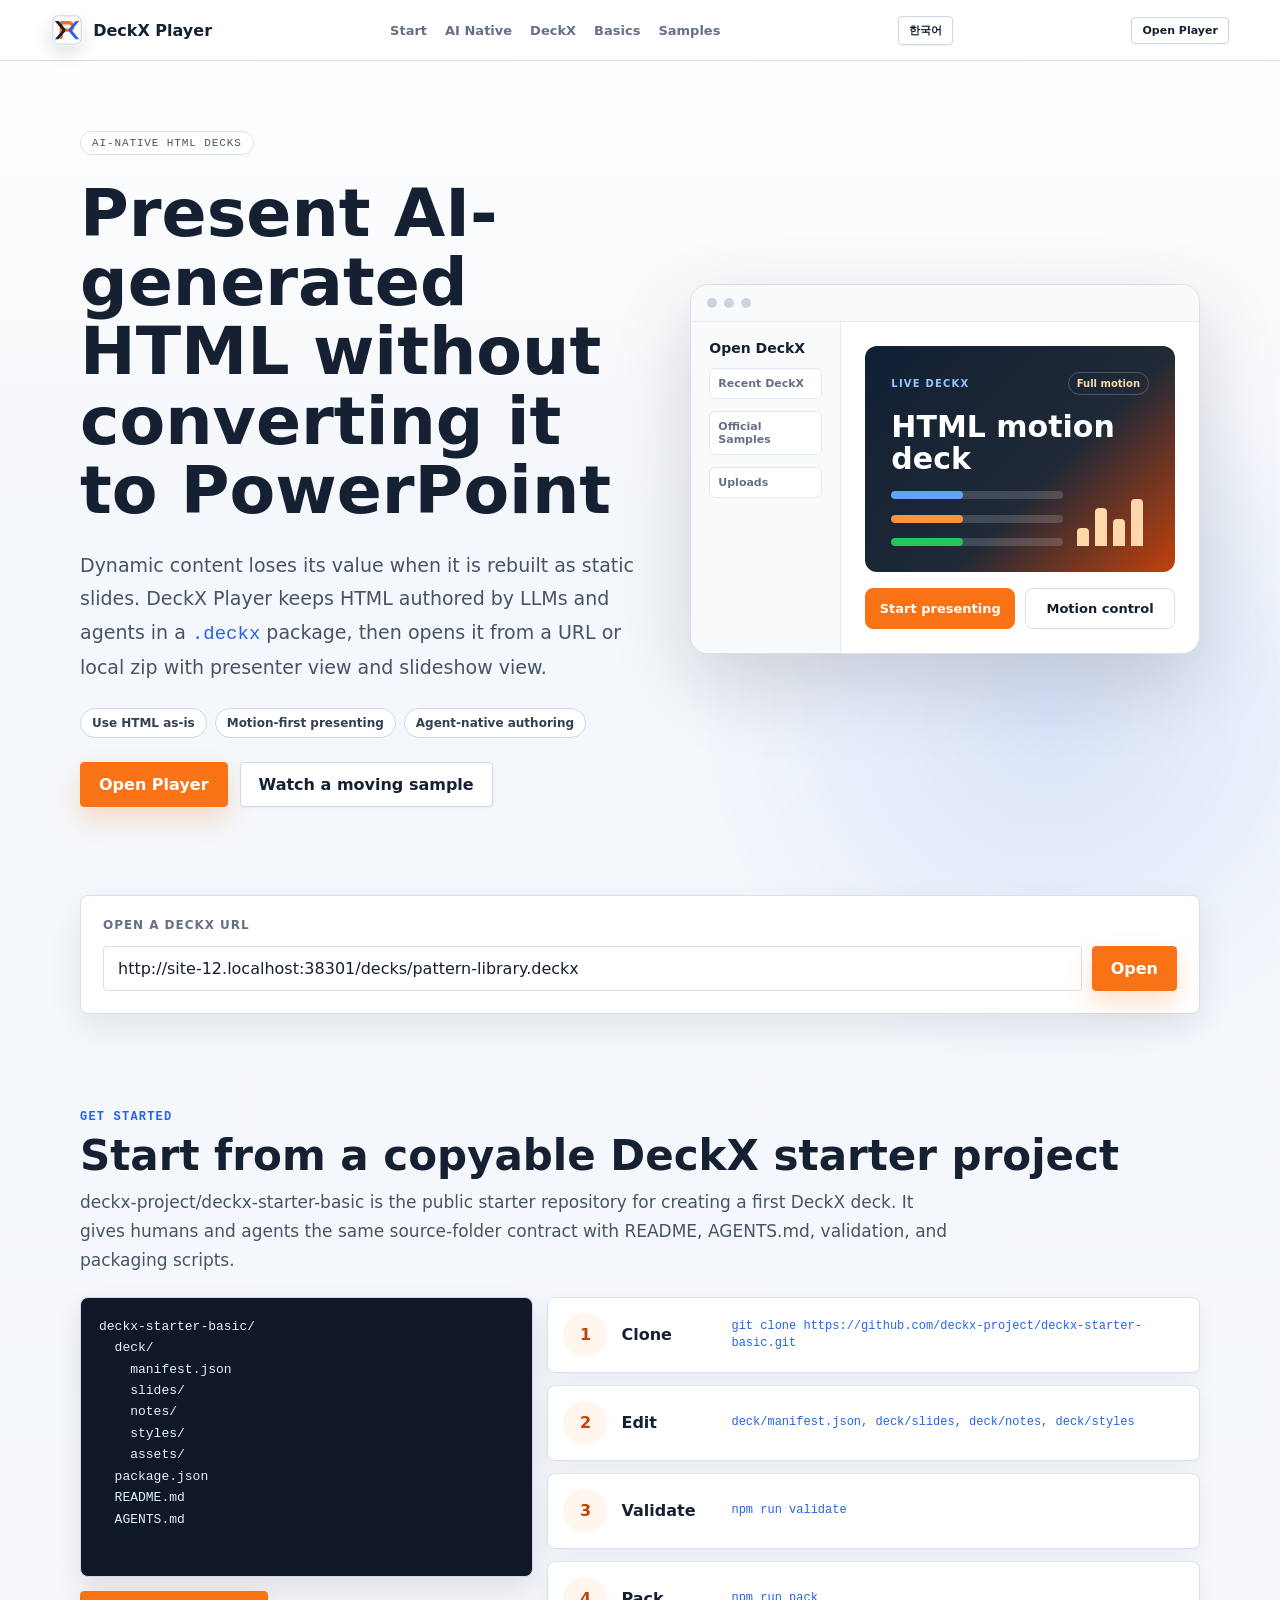
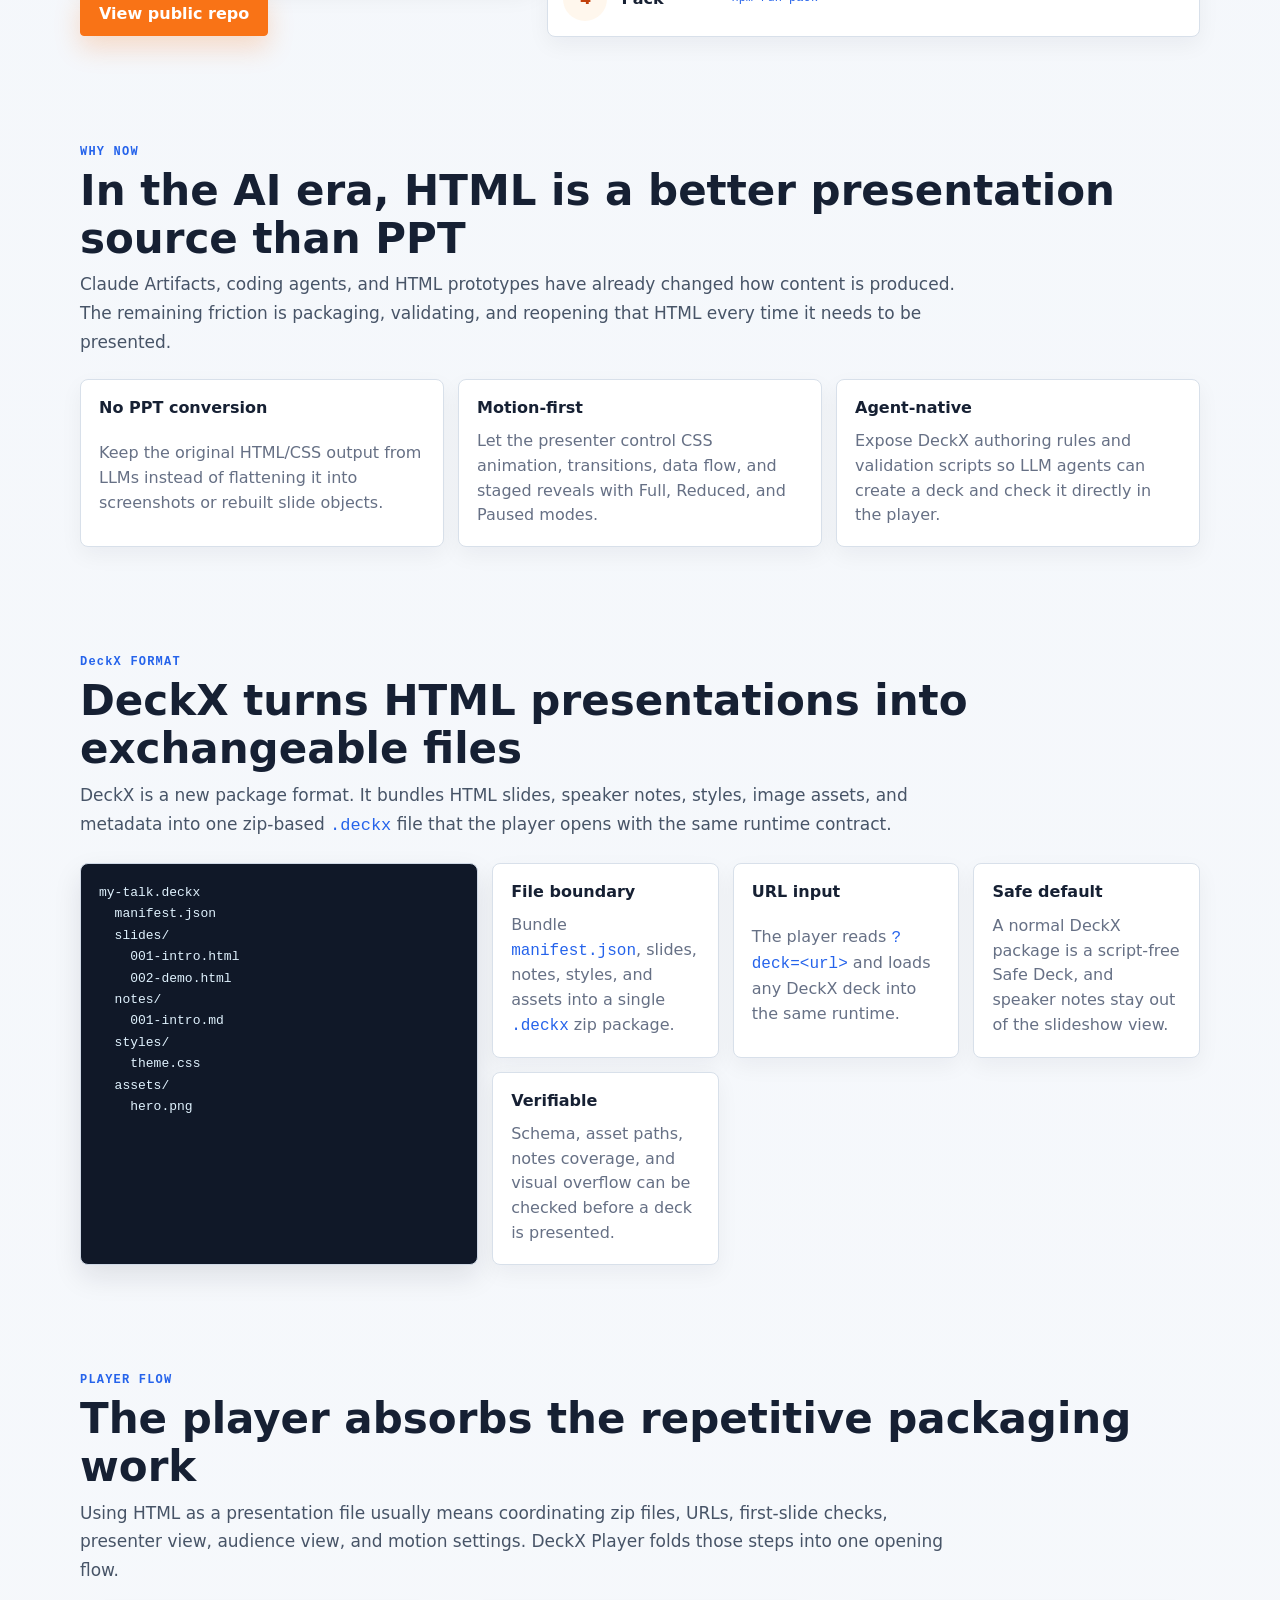
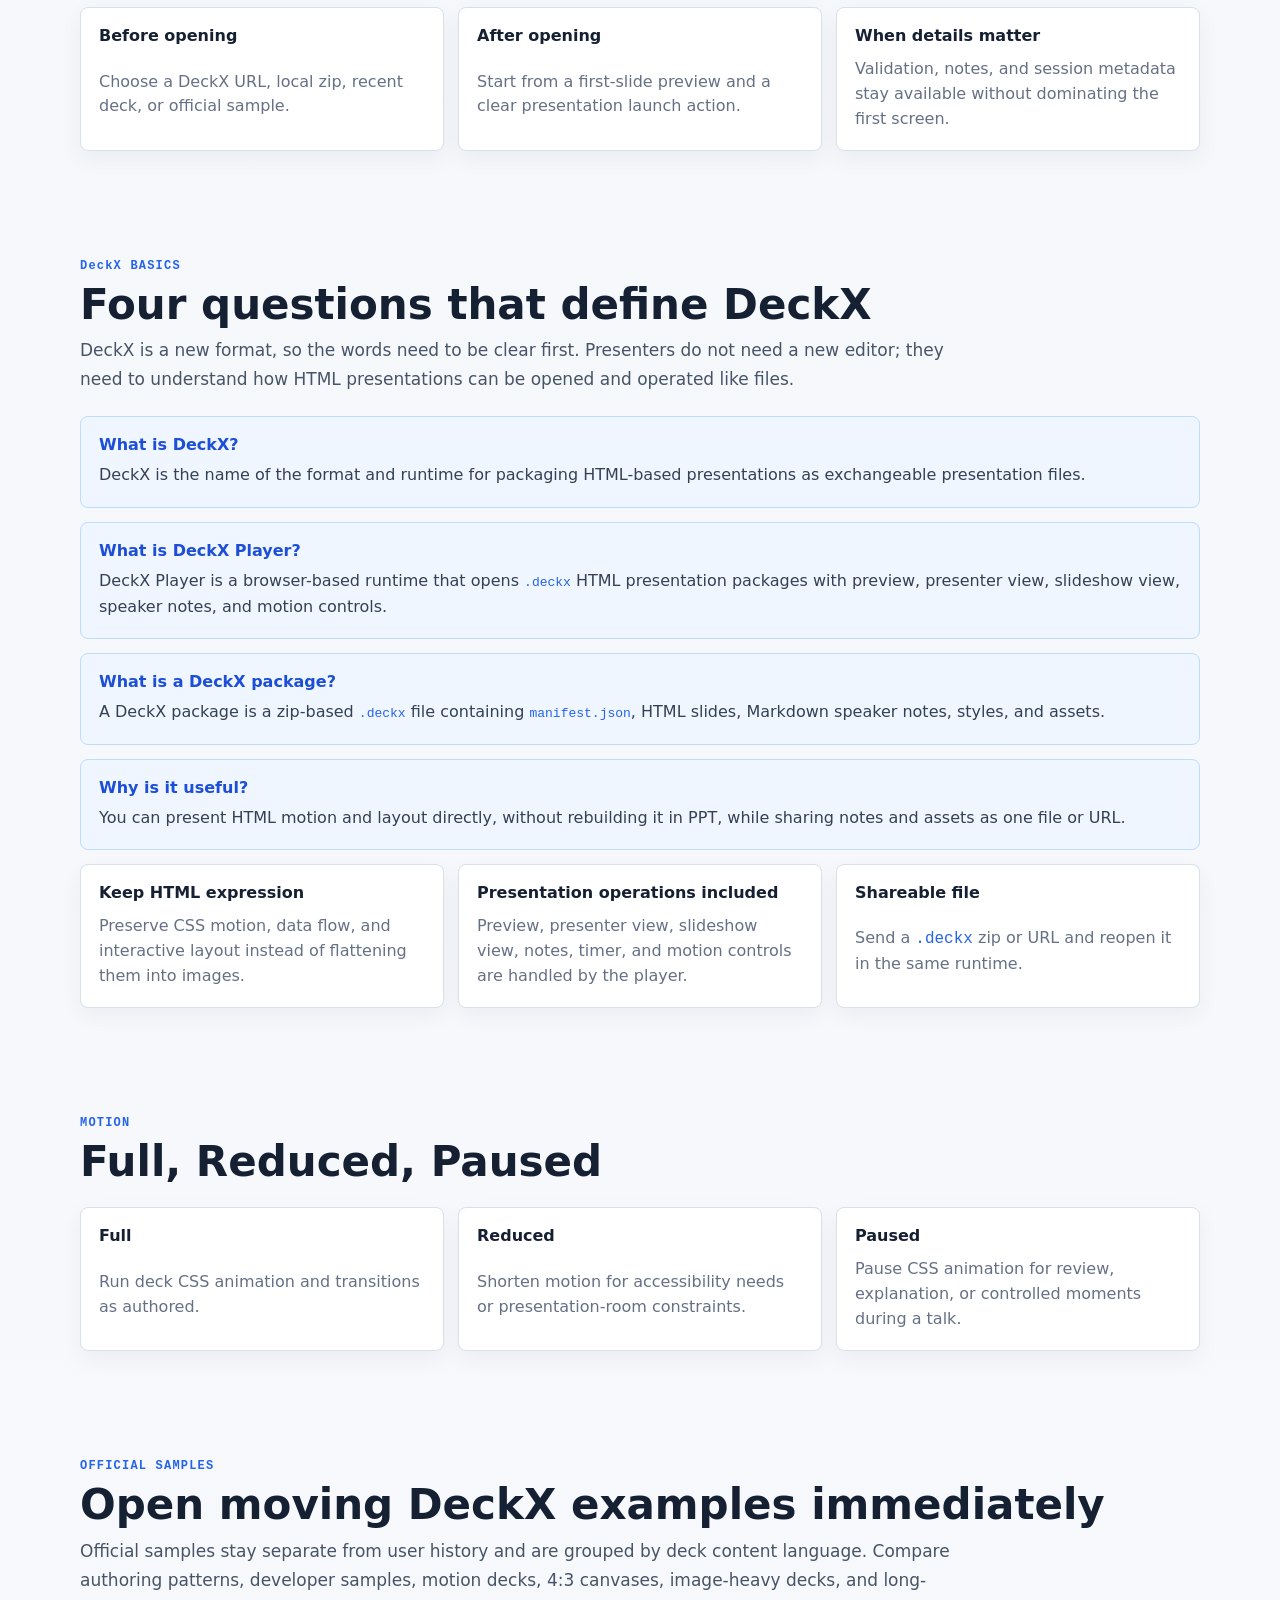
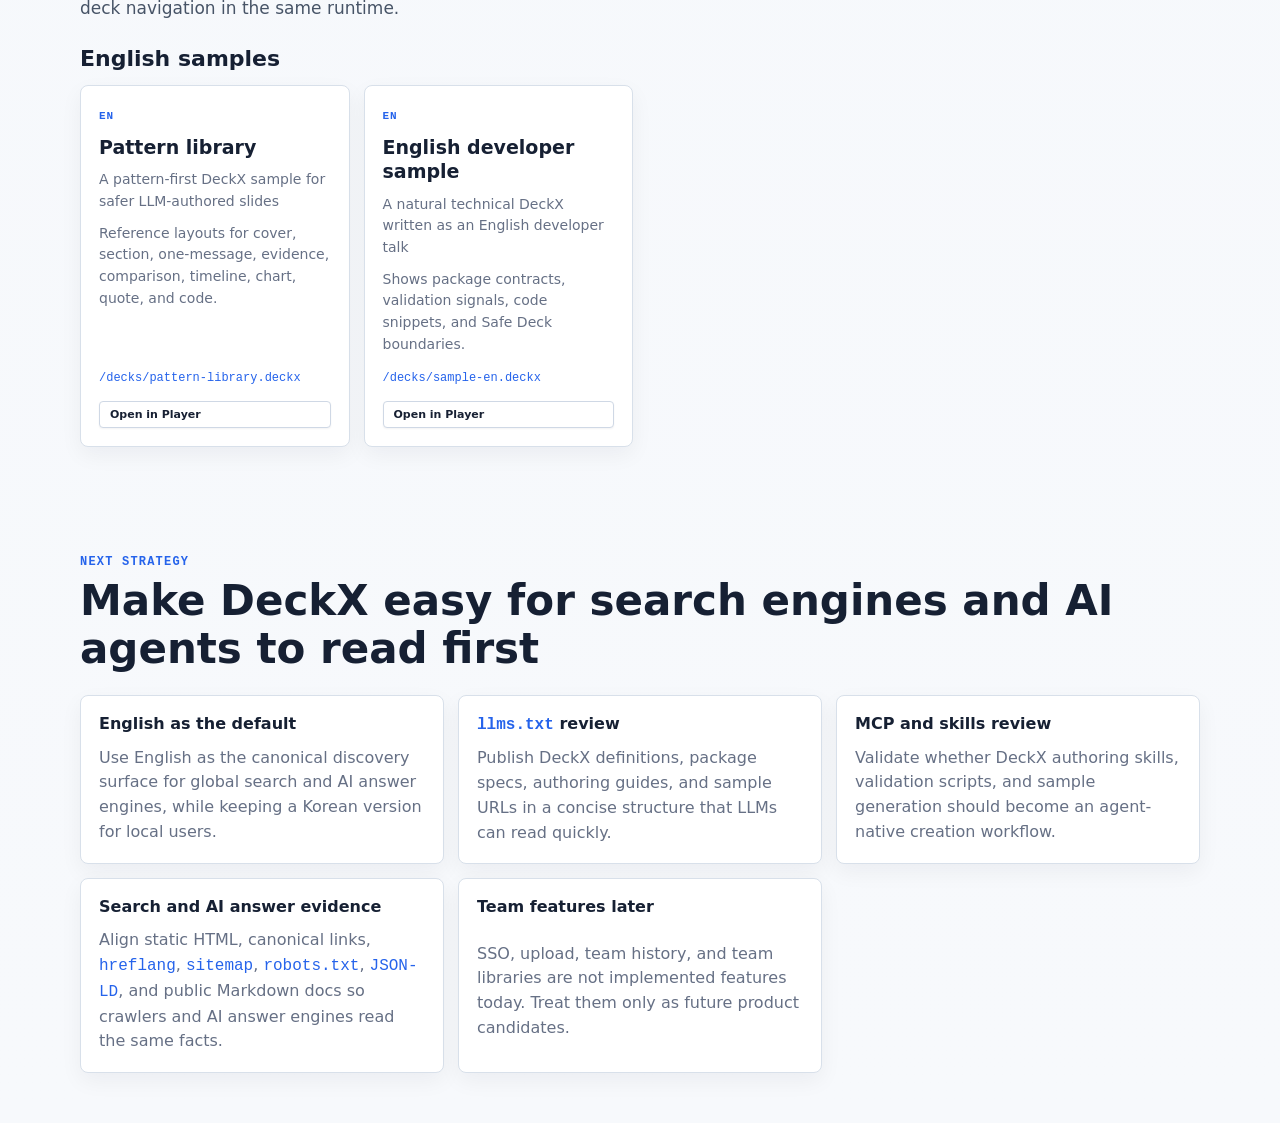
==== commit 422717a6: "Deploy landing runtime controls" ====
--- a/ko/index.html
+++ b/ko/index.html
@@ -50,11 +50,13 @@
     <link rel="manifest" href="/site.webmanifest" />
     <title>DeckX Player | AI-native HTML Presentation Runtime</title>
     <script type="text/javascript">
-      (function(c,l,a,r,i,t,y){
-        c[a]=c[a]||function(){(c[a].q=c[a].q||[]).push(arguments)};
-        t=l.createElement(r);t.async=1;t.src="https://www.clarity.ms/tag/"+i;
-        y=l.getElementsByTagName(r)[0];y.parentNode.insertBefore(t,y);
-      })(window, document, "clarity", "script", "wwp7u25012");
+      if (window.location.hostname === "deckx-project.github.io") {
+        (function(c,l,a,r,i,t,y){
+          c[a]=c[a]||function(){(c[a].q=c[a].q||[]).push(arguments)};
+          t=l.createElement(r);t.async=1;t.src="https://www.clarity.ms/tag/"+i;
+          y=l.getElementsByTagName(r)[0];y.parentNode.insertBefore(t,y);
+        })(window, document, "clarity", "script", "wwp7u25012");
+      }
     </script>
     <script type="application/ld+json">
       {
@@ -141,7 +143,7 @@
         ]
       }
     </script>
-    <script type="module" crossorigin src="/assets/main-TCePo9F2.js"></script>
+    <script type="module" crossorigin src="/assets/main-CdRb7j__.js"></script>
     <link rel="stylesheet" crossorigin href="/assets/main-COouToHF.css">
   </head>
   <body data-page="project">
